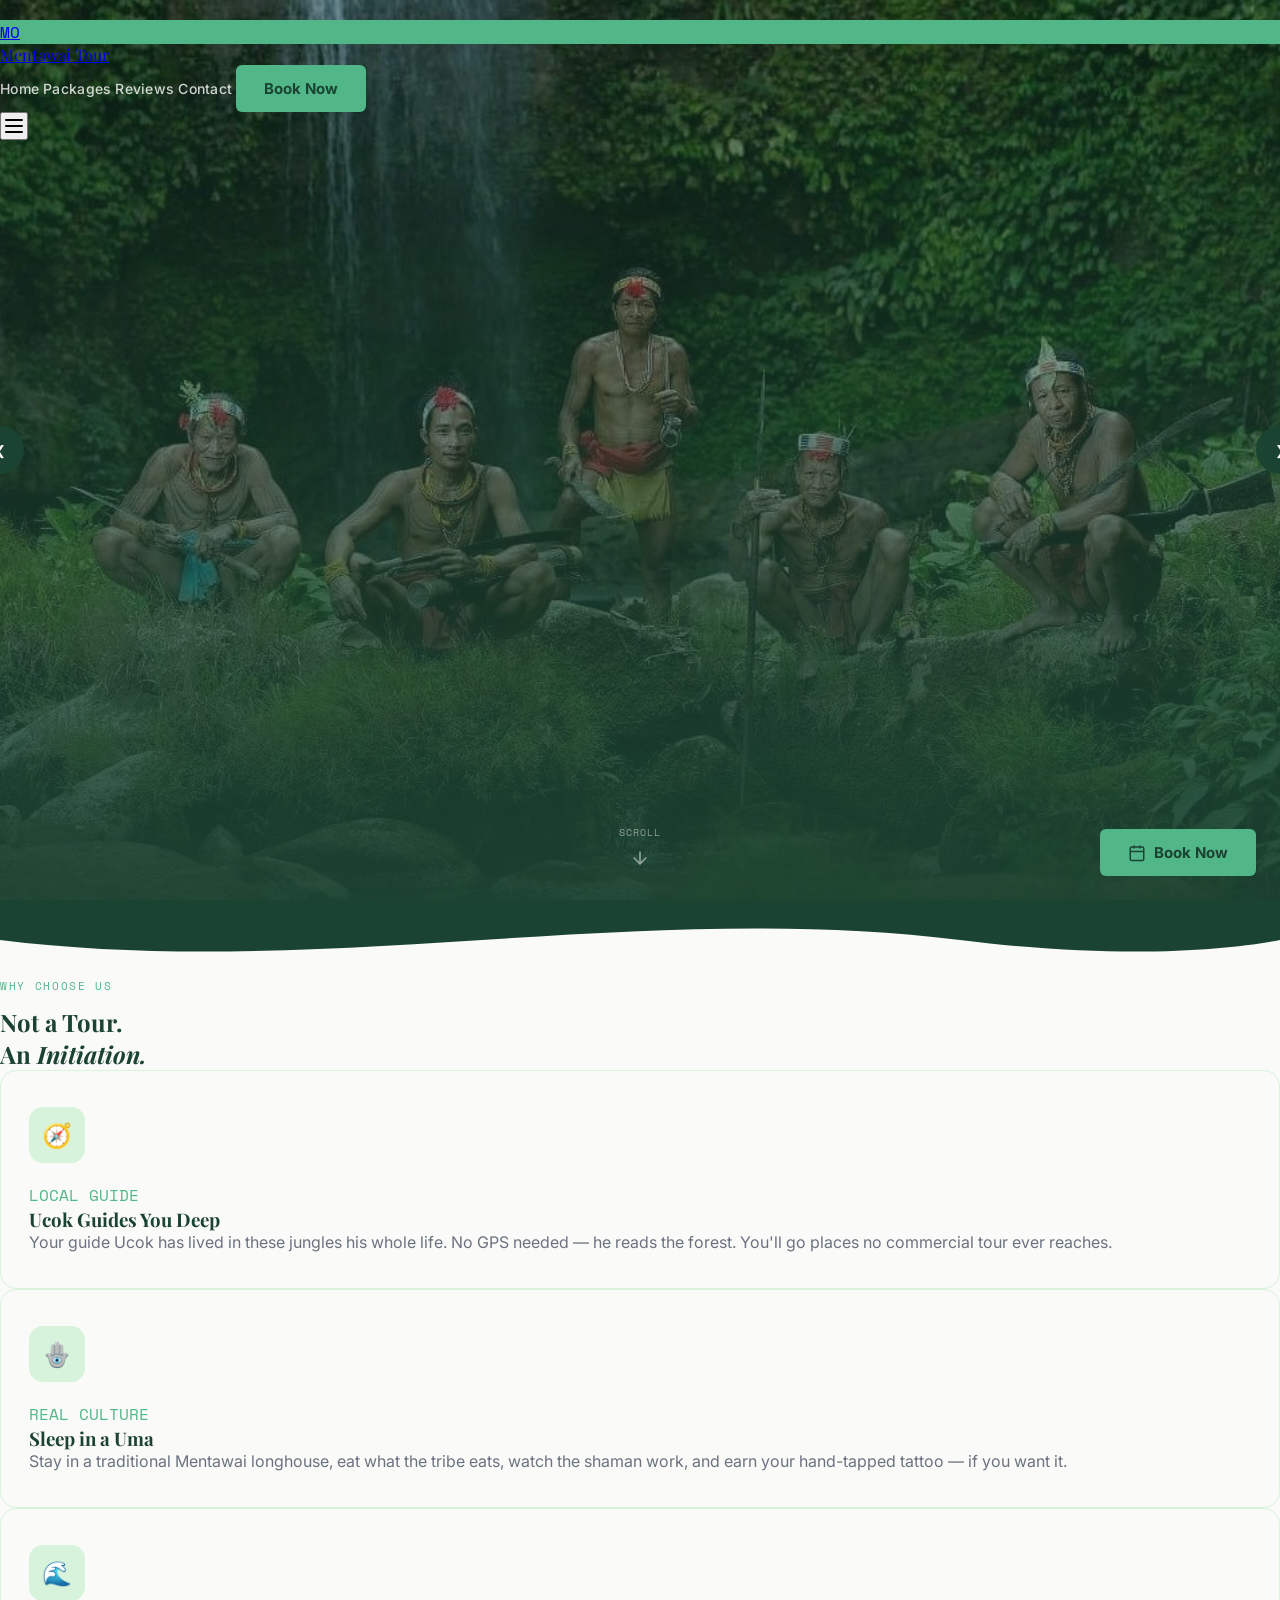
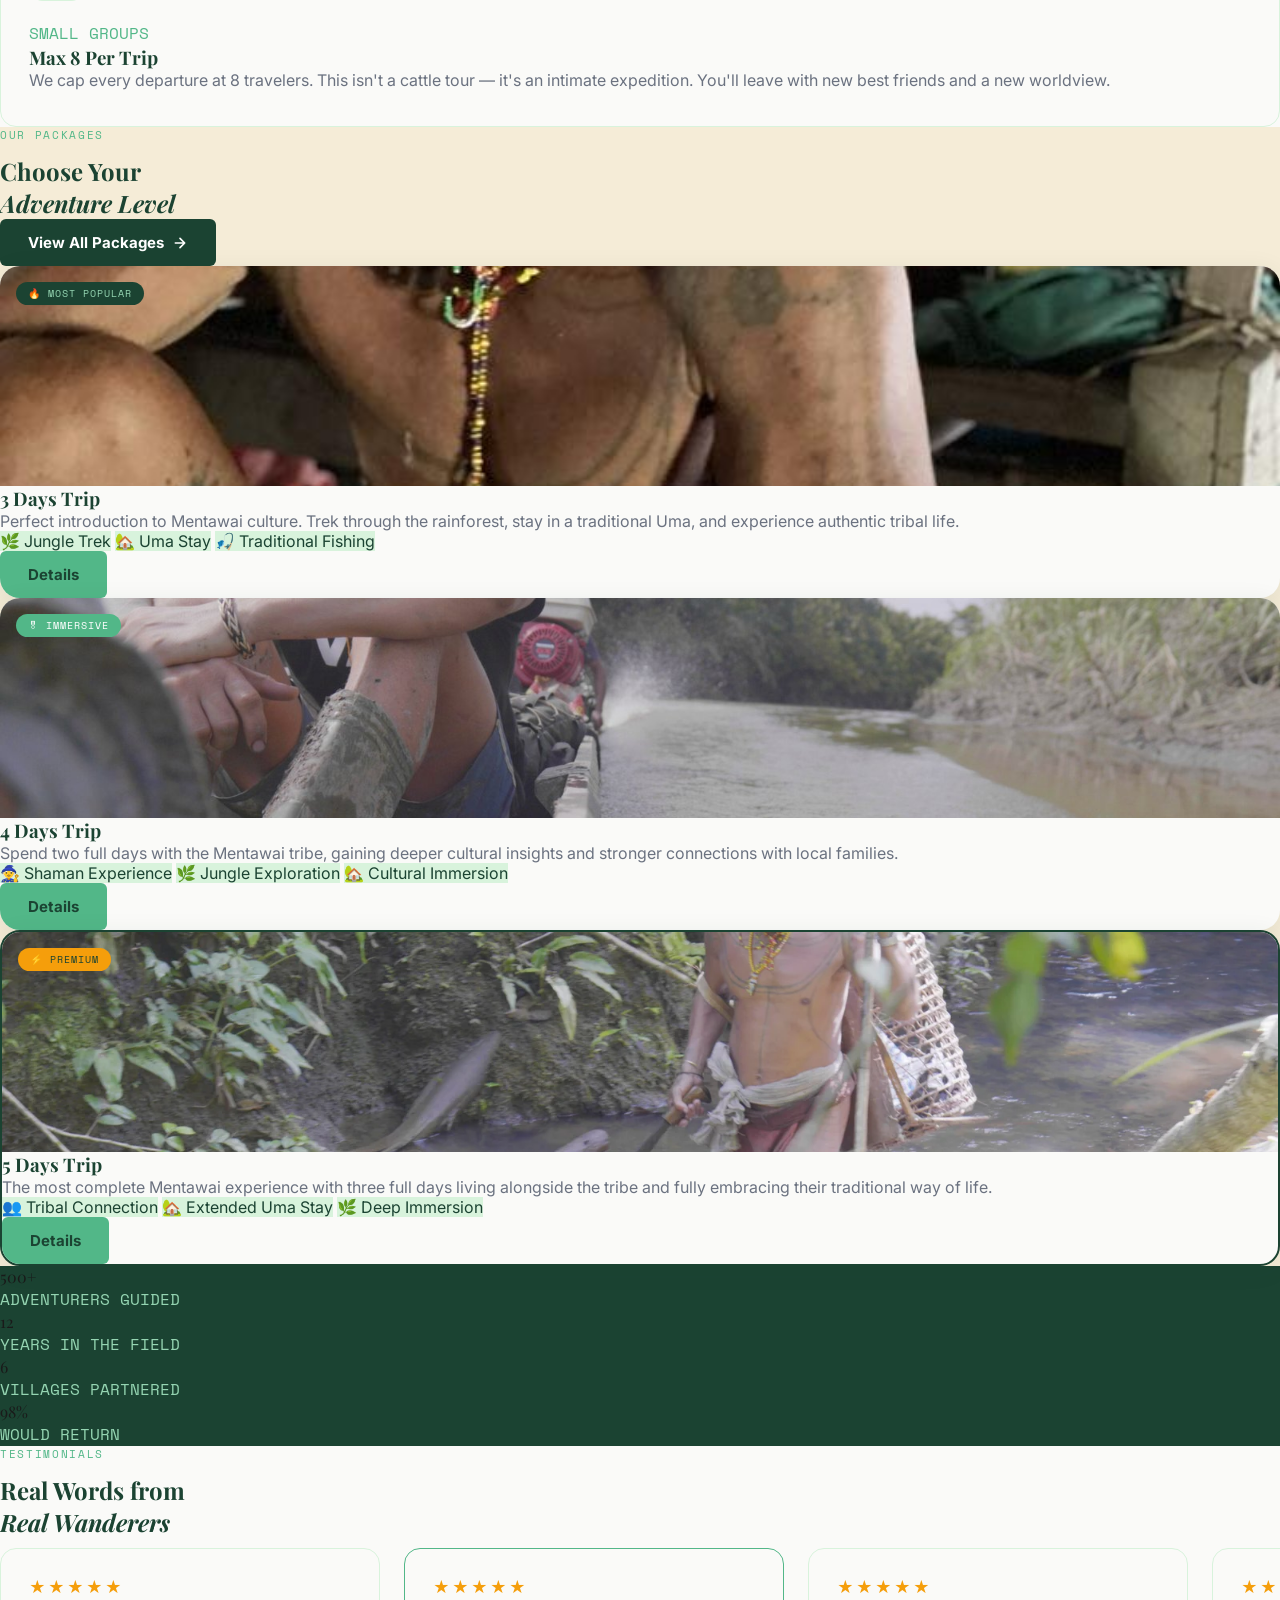
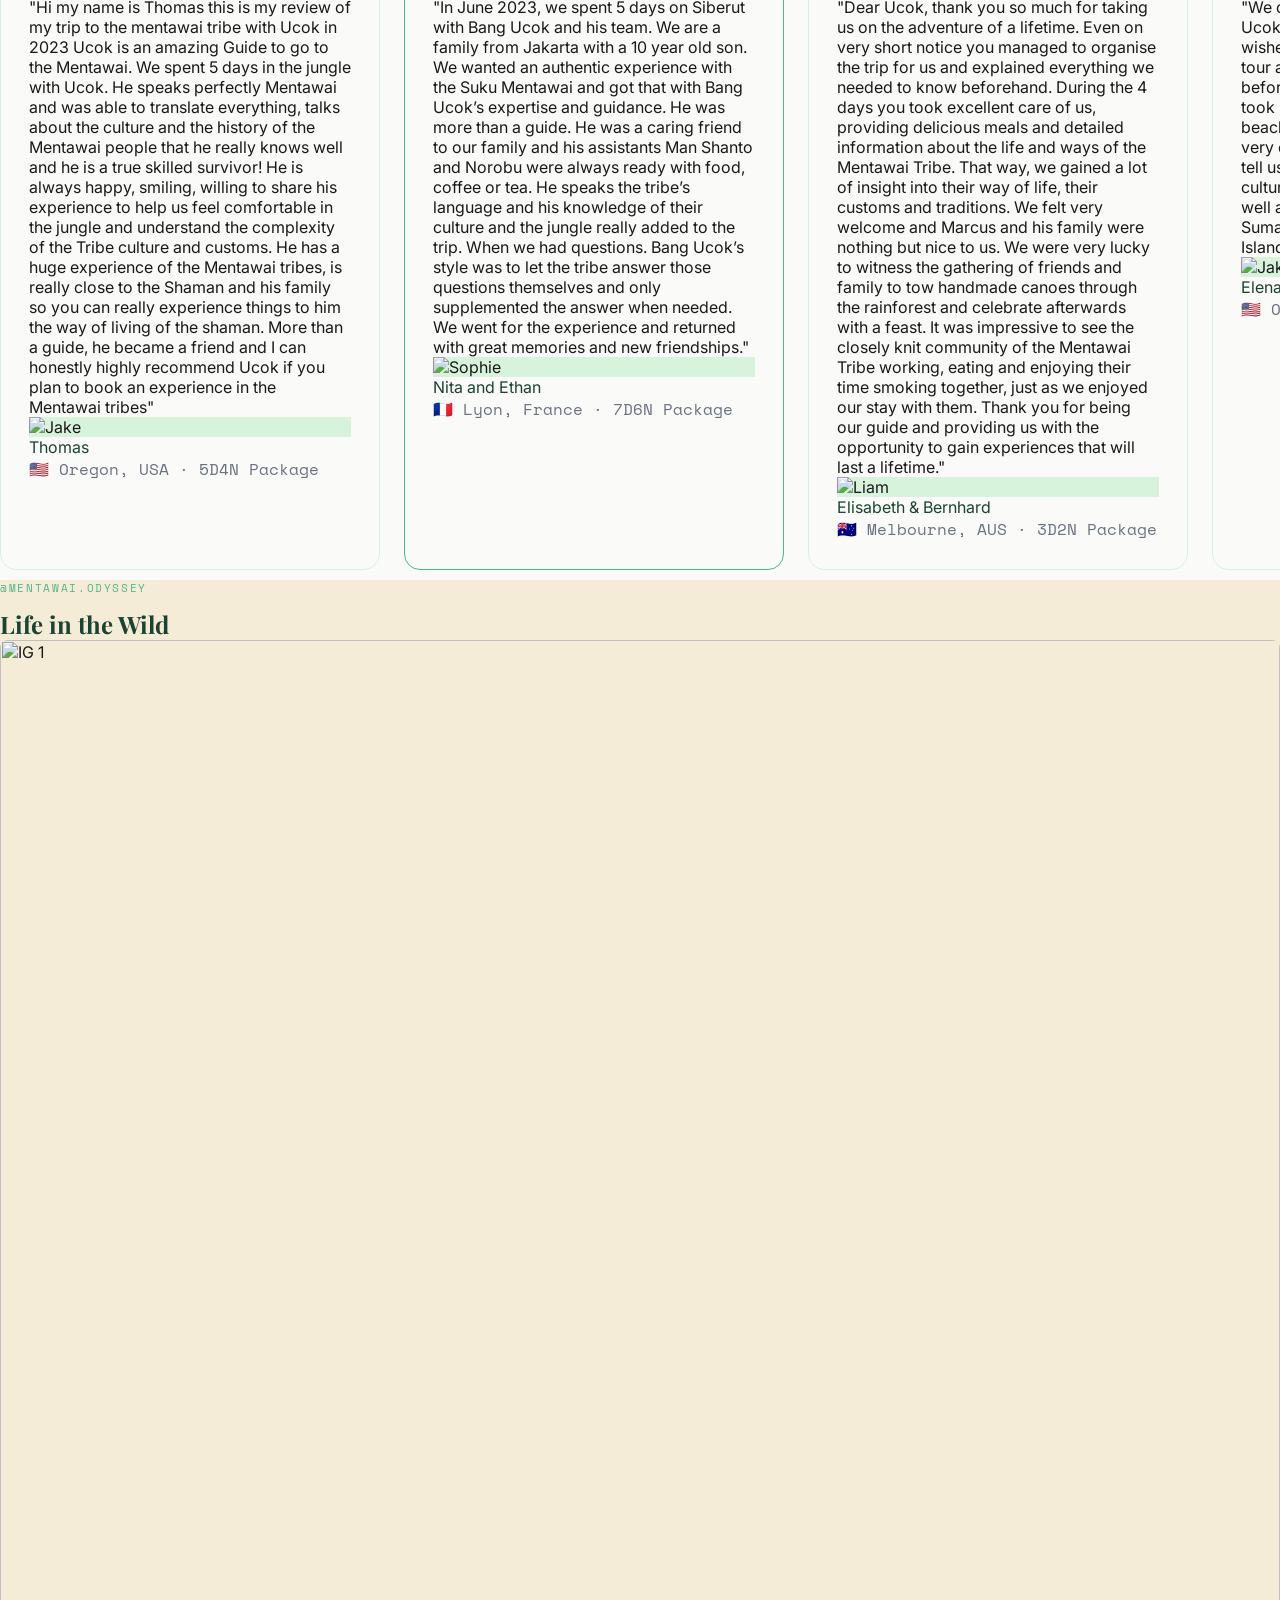
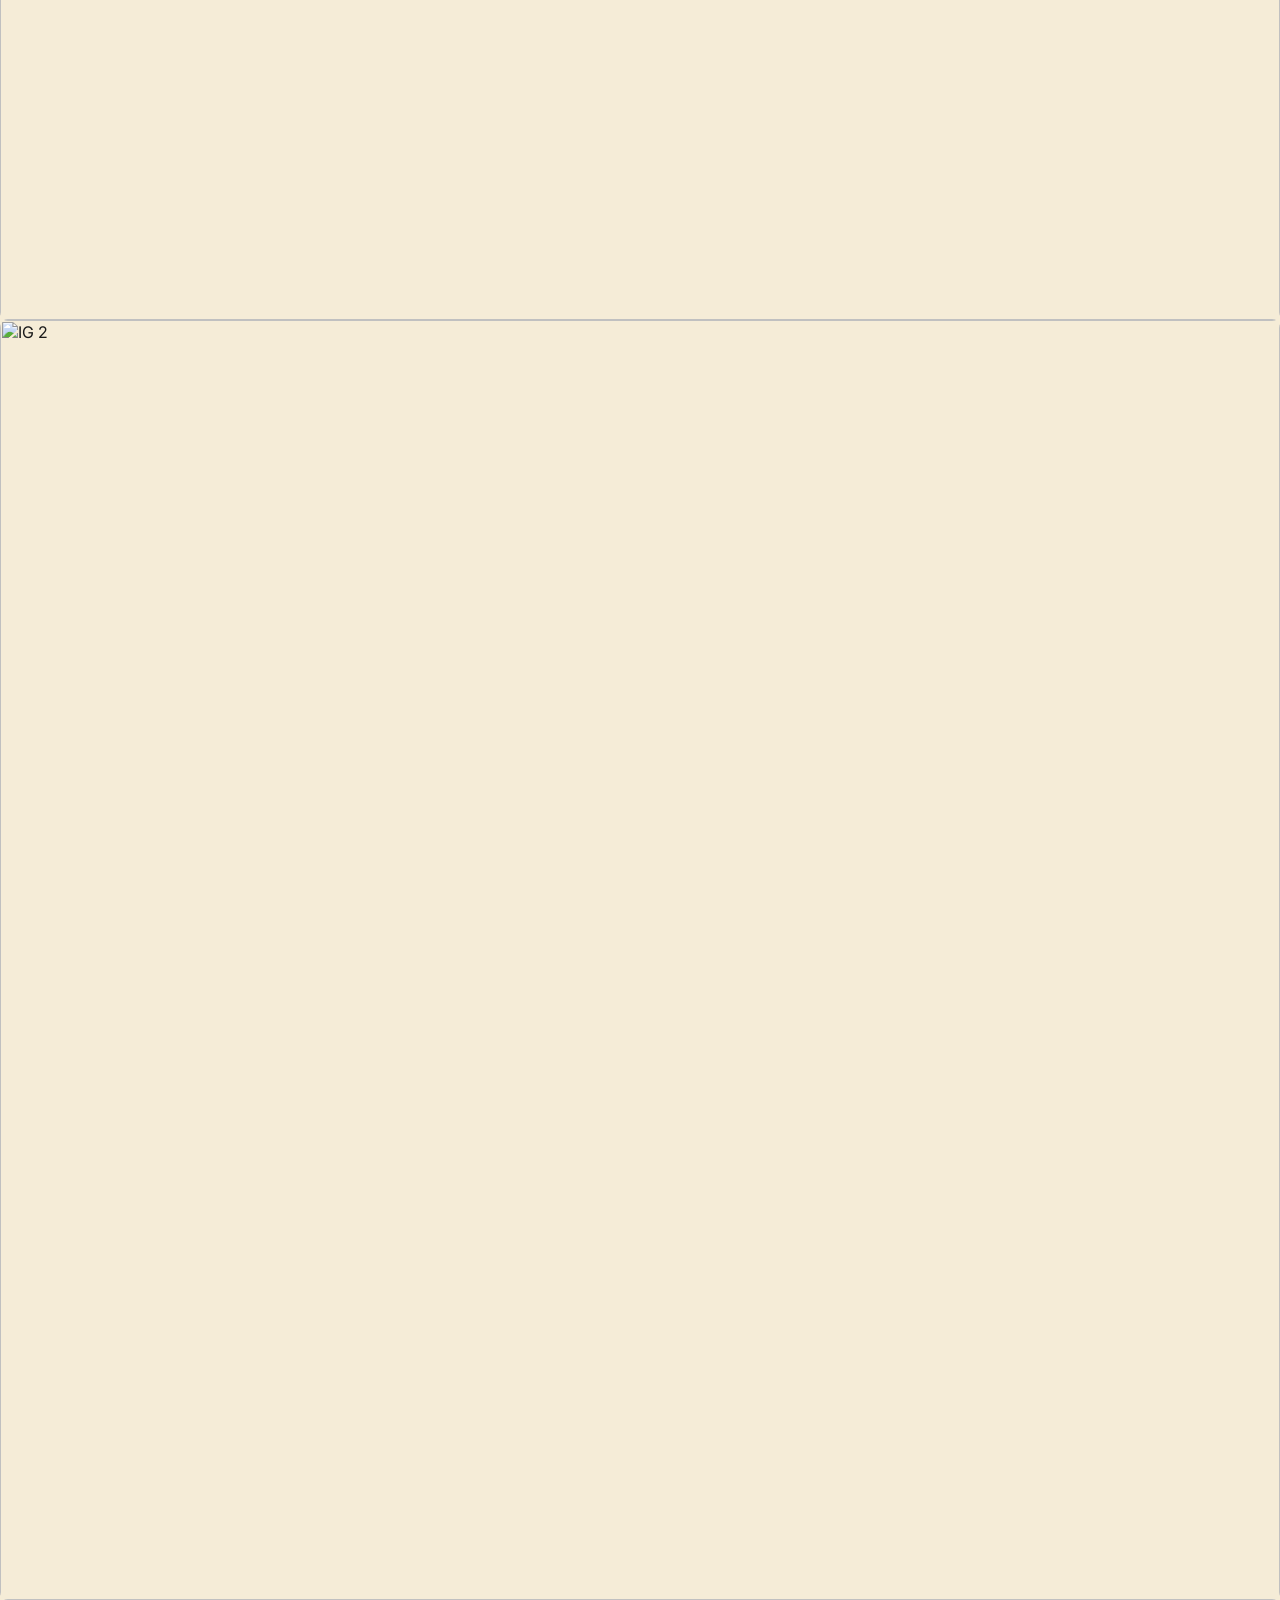
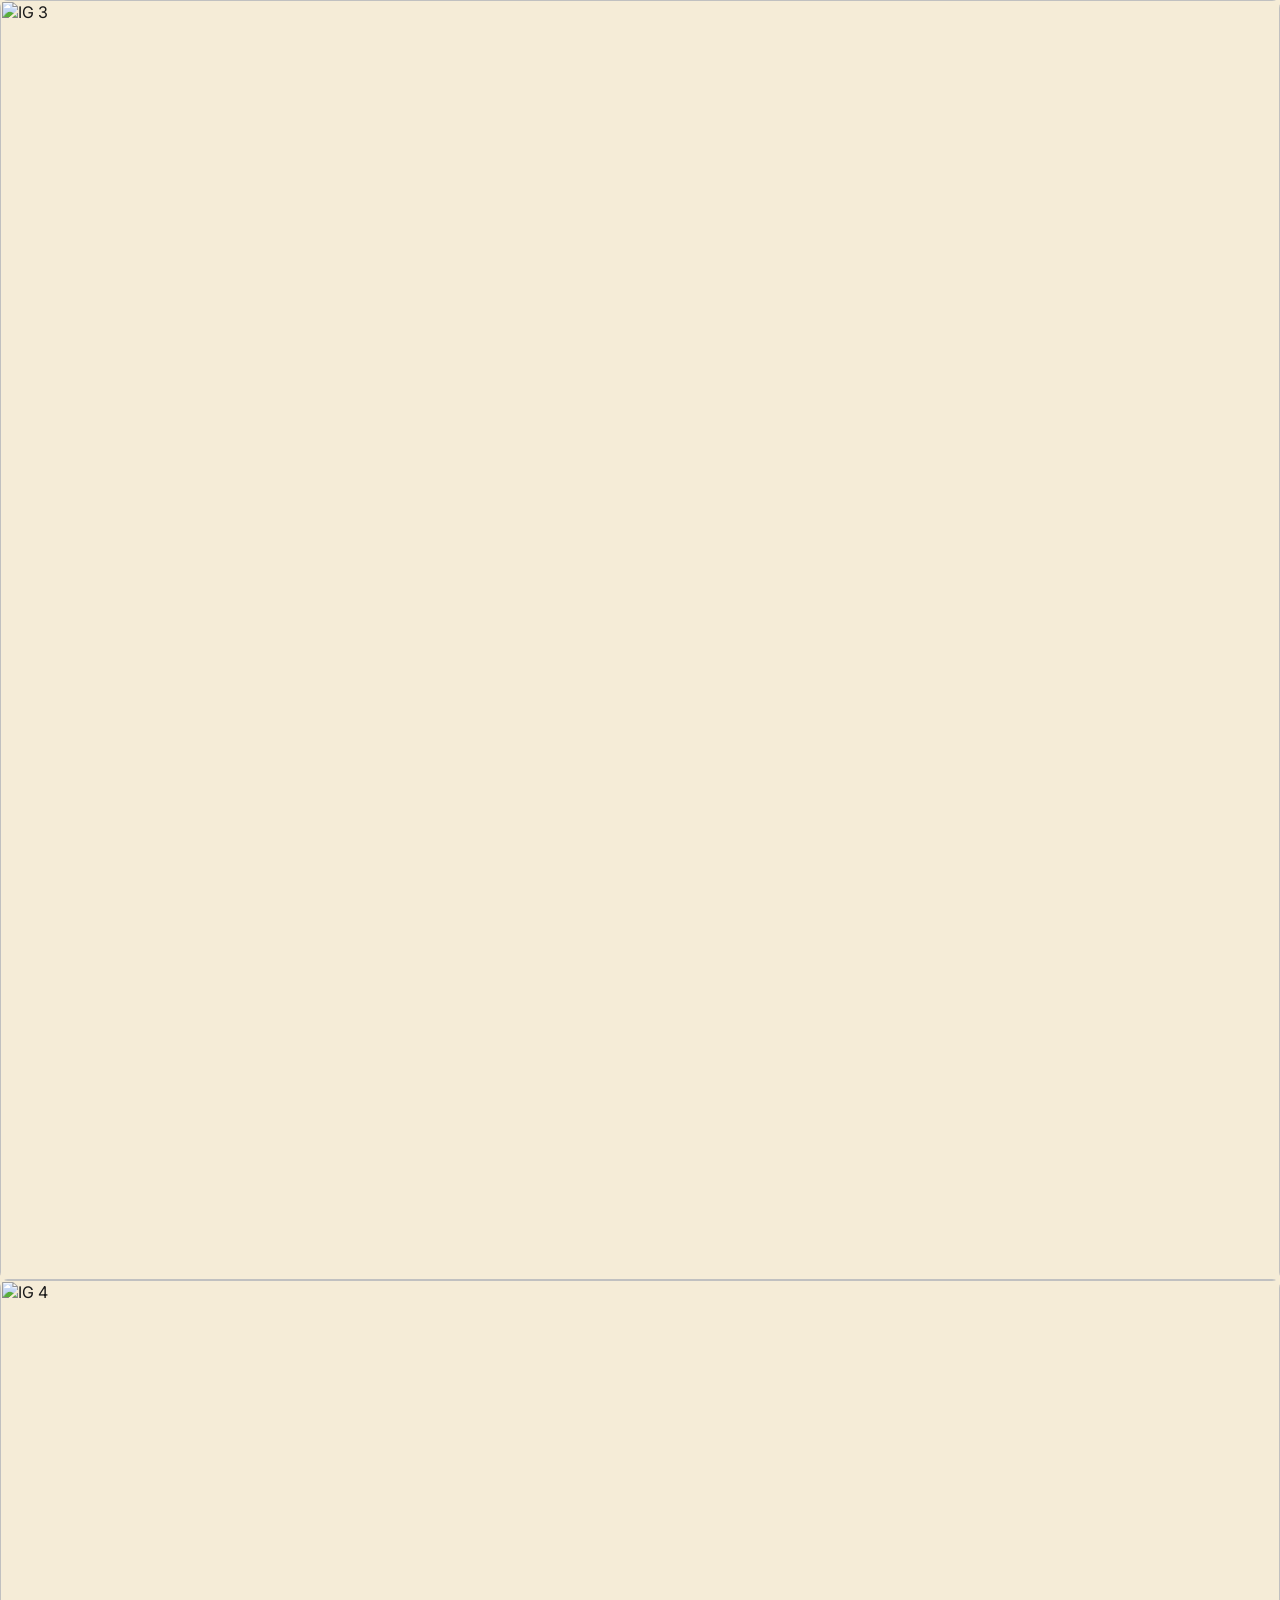
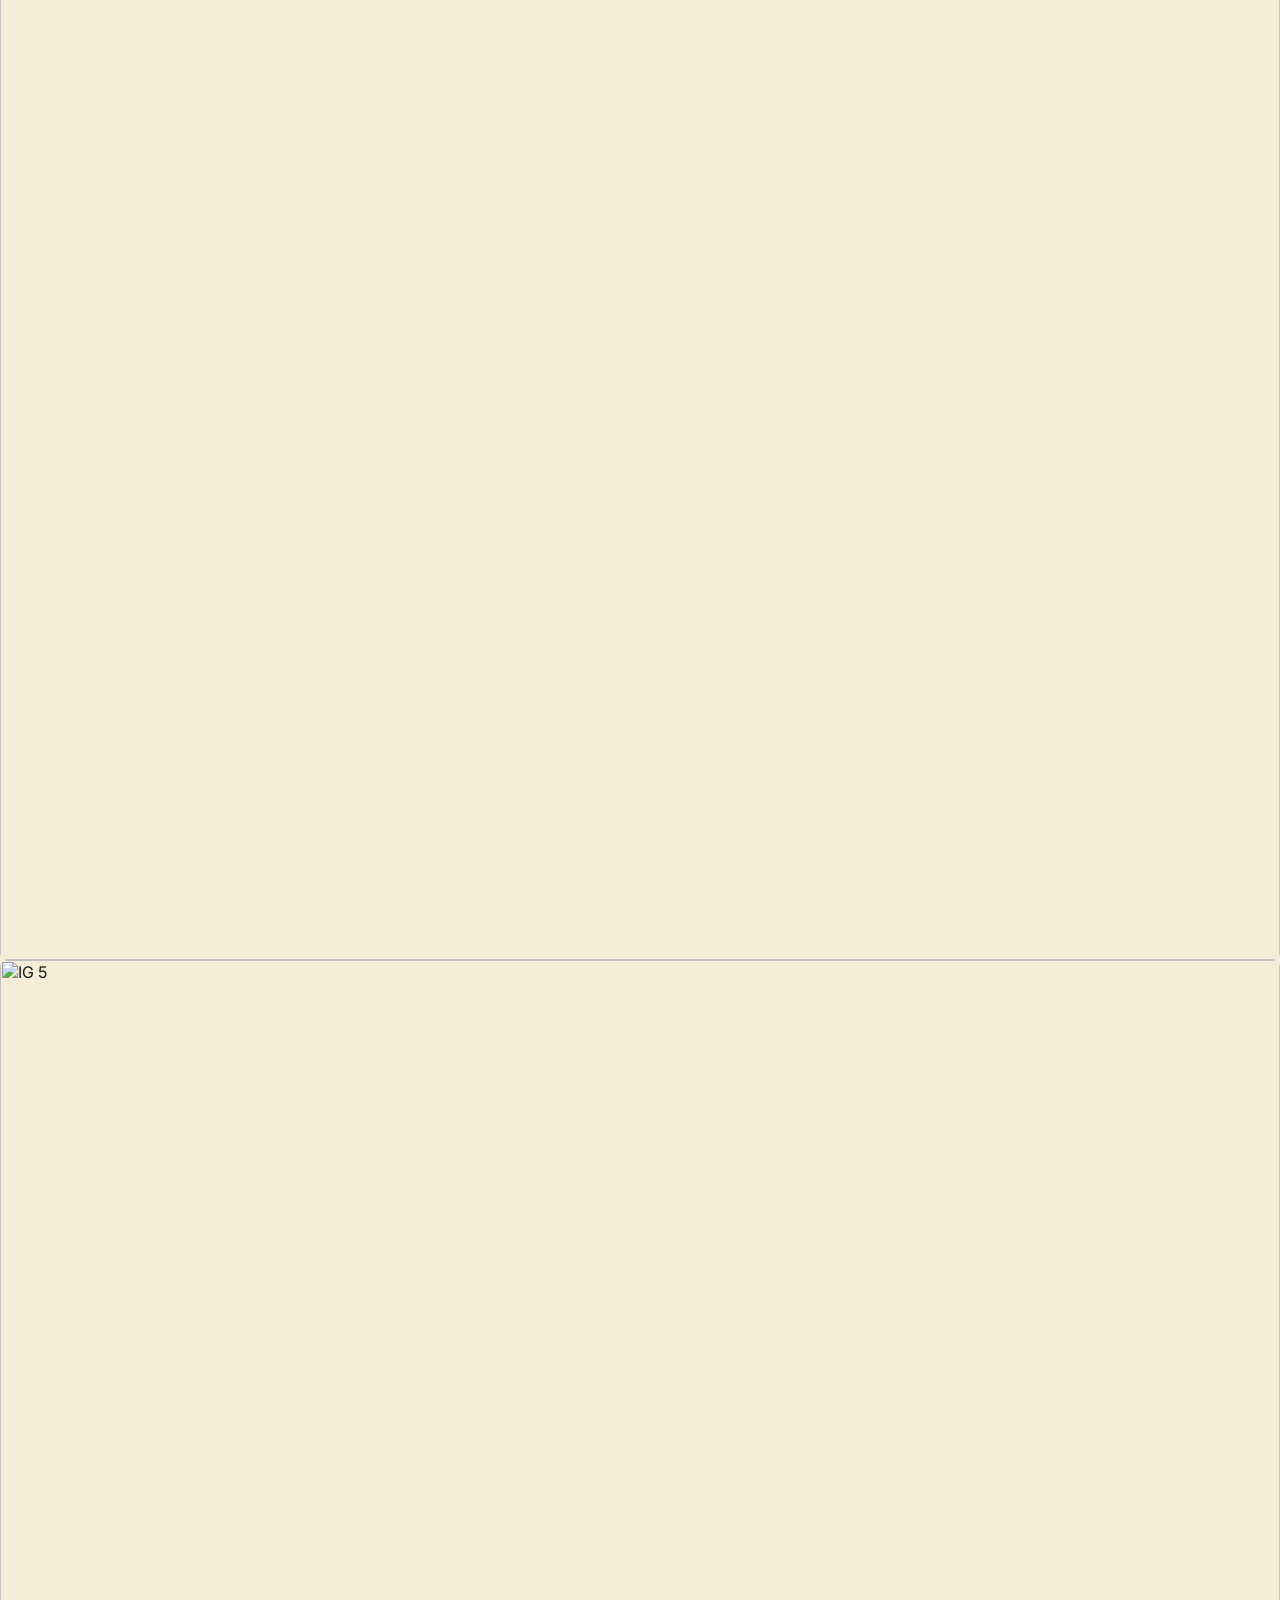
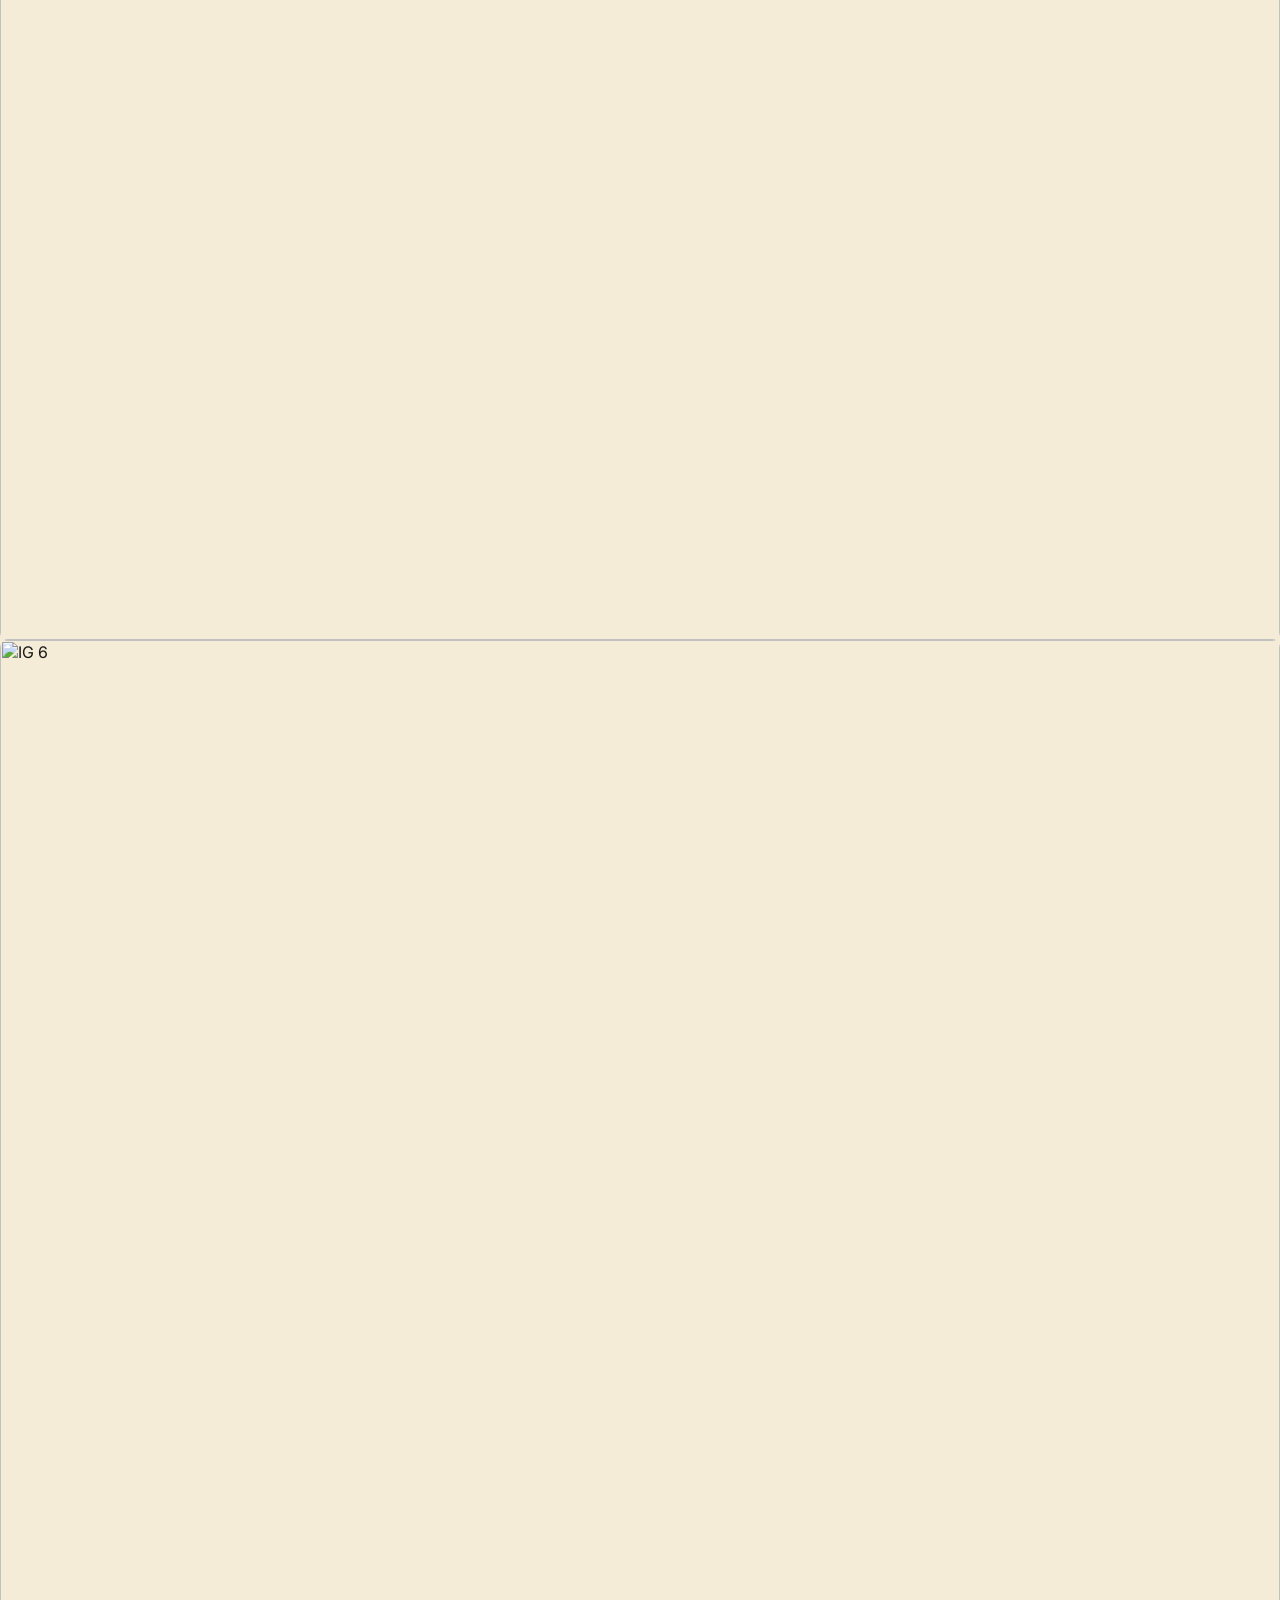
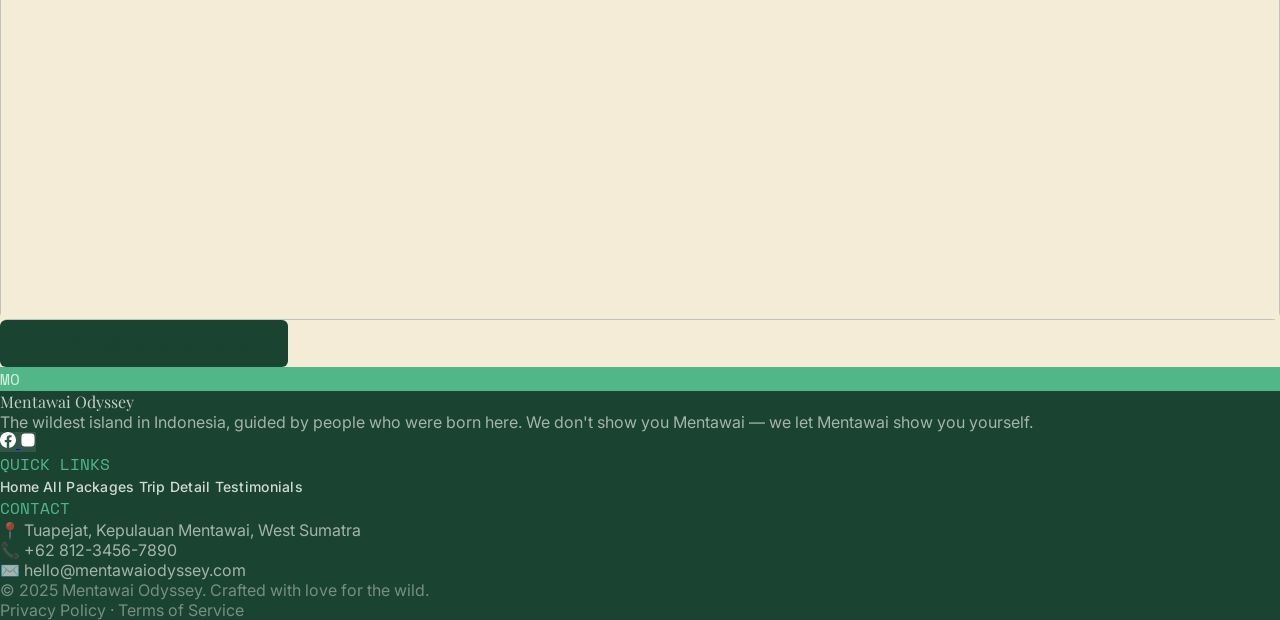
==== index.html @ 4613add7 "Initial commit" ====
<html lang="en">
  <head>
    <meta charset="UTF-8" />
    <meta name="viewport" content="width=device-width, initial-scale=1.0" />
    <title>Mentawai Tour — Wild, Raw, Real</title>
    <script src="https://cdn.tailwindcss.com"></script>
    <link rel="stylesheet" href="css/style.css" />
    <style>
      .fade-up {
        opacity: 0;
        transform: translateY(30px);
        transition:
          opacity 0.6s ease,
          transform 0.6s ease;
      }

      .fade-up.visible {
        opacity: 1;
        transform: translateY(0);
      }

      .fade-up:nth-child(2) {
        transition-delay: 0.1s;
      }

      .fade-up:nth-child(3) {
        transition-delay: 0.2s;
      }

      .testimonial-slider {
        display: flex;
        gap: 24px;
        overflow-x: auto;
        scroll-behavior: smooth;
        scroll-snap-type: x mandatory;
        padding: 10px 0;
        scrollbar-width: none;
      }

      .testimonial-slider::-webkit-scrollbar {
        display: none;
      }

      .testimonial-card {
        min-width: 380px;
        max-width: 380px;
        flex-shrink: 0;
        scroll-snap-align: start;
      }

      .testimonial-prev,
      .testimonial-next {
        position: absolute;
        top: 50%;
        transform: translateY(-50%);
        z-index: 20;

        width: 48px;
        height: 48px;

        border: none;
        border-radius: 999px;

        background: var(--green-deep);
        color: white;

        cursor: pointer;
        transition: 0.3s;
      }

      .testimonial-prev:hover,
      .testimonial-next:hover {
        transform: translateY(-50%) scale(1.05);
      }

      .testimonial-prev {
        left: -24px;
      }

      .testimonial-next {
        right: -24px;
      }

      @media (max-width: 768px) {
        .testimonial-card {
          min-width: 90%;
          max-width: 90%;
        }

        .testimonial-prev,
        .testimonial-next {
          display: none;
        }
      }
    </style>
  </head>

  <body>
    <!-- ============================================ -->
    <!-- NAVBAR -->
    <!-- ============================================ -->
    <nav id="navbar" class="navbar">
      <div class="max-w-7xl mx-auto px-6 flex items-center justify-between">
        <a href="index.html" class="flex items-center gap-3">
          <div
            class="w-9 h-9 rounded-full flex items-center justify-center"
            style="background: var(--green-sage)"
          >
            <span class="text-white font-bold text-sm font-mono">MO</span>
          </div>
          <span
            class="text-white font-bold text-lg tracking-tight"
            style="font-family: &quot;Playfair Display&quot;, serif"
            >Mentawai Tour</span
          >
        </a>

        <!-- Desktop Nav -->
        <div class="hidden md:flex items-center gap-8">
          <a href="index.html" class="nav-link">Home</a>
          <a href="pages/packages.html" class="nav-link">Packages</a>
          <a href="#testimonials" class="nav-link">Reviews</a>
          <a href="#contact" class="nav-link">Contact</a>
          <button onclick="openBooking()" class="btn-primary text-sm py-2 px-5">
            Book Now
          </button>
        </div>

        <!-- Hamburger -->
        <button id="menuBtn" class="md:hidden text-white p-2">
          <svg
            width="24"
            height="24"
            fill="none"
            stroke="currentColor"
            stroke-width="2"
            viewBox="0 0 24 24"
          >
            <path d="M4 6h16M4 12h16M4 18h16" stroke-linecap="round" />
          </svg>
        </button>
      </div>
    </nav>

    <!-- Mobile Menu -->
    <div id="mobileMenu" class="mobile-menu">
      <button id="menuClose" class="absolute top-6 right-6 text-white p-2">
        <svg
          width="28"
          height="28"
          fill="none"
          stroke="currentColor"
          stroke-width="2"
          viewBox="0 0 24 24"
        >
          <path d="M6 18L18 6M6 6l12 12" stroke-linecap="round" />
        </svg>
      </button>
      <a href="index.html" class="nav-link mobile-nav-link">Home</a>
      <a href="pages/packages.html" class="nav-link mobile-nav-link"
        >Packages</a
      >
      <a href="#testimonials" class="nav-link mobile-nav-link">Reviews</a>
      <a href="#contact" class="nav-link mobile-nav-link">Contact</a>
      <button
        onclick="
          openBooking();
          mobileMenu.classList.remove('open');
        "
        class="btn-primary mt-4"
      >
        Book Now
      </button>
    </div>

    <!-- ============================================ -->
    <!-- HERO -->
    <!-- ============================================ -->
    <section class="hero">
      <div class="hero-bg"></div>

      <!-- Floating decorative elements -->
      <div class="absolute top-1/4 right-10 opacity-10 hidden lg:block">
        <svg width="200" height="200" viewBox="0 0 200 200" fill="none">
          <circle
            cx="100"
            cy="100"
            r="90"
            stroke="white"
            stroke-width="1"
            stroke-dasharray="4 8"
          />
          <circle
            cx="100"
            cy="100"
            r="60"
            stroke="white"
            stroke-width="0.5"
            stroke-dasharray="2 6"
          />
        </svg>
      </div>

      <div
        class="relative z-10 h-full flex flex-col justify-center px-6 max-w-7xl mx-auto pt-24"
      >
        <div>
          <div class="hero-badge">
            <svg width="8" height="8" viewBox="0 0 8 8" fill="currentColor">
              <circle cx="4" cy="4" r="4" />
            </svg>
            West Sumatra, Indonesia
          </div>

          <h1 class="hero-title mb-6">
            Where the Jungle<br />
            <em>Meets the Wave.</em>
          </h1>

          <p class="hero-sub mb-10">
            Leave the tourist trail behind. Mentawai is raw, alive, and unlike
            anywhere else on earth — meet the Sakkudei, surf uncharted breaks,
            and sleep under a sky full of stars.
          </p>

          <div class="flex flex-wrap gap-4">
            <a href="pages/packages.html" class="btn-primary">
              Explore Packages
              <svg
                width="16"
                height="16"
                viewBox="0 0 24 24"
                fill="none"
                stroke="currentColor"
                stroke-width="2.5"
              >
                <path
                  d="M5 12h14M12 5l7 7-7 7"
                  stroke-linecap="round"
                  stroke-linejoin="round"
                />
              </svg>
            </a>
            <a href="#features" class="btn-outline">How It Works</a>
          </div>

          <!-- Quick stats -->
          <div class="flex flex-wrap gap-8 mt-12">
            <div>
              <p
                class="text-white font-bold text-2xl"
                style="font-family: &quot;Playfair Display&quot;, serif"
              >
                500+
              </p>
              <p
                class="text-xs text-white/50 font-mono uppercase tracking-wider"
              >
                Happy Travelers
              </p>
            </div>
            <div class="w-px bg-white/20"></div>
            <div>
              <p
                class="text-white font-bold text-2xl"
                style="font-family: &quot;Playfair Display&quot;, serif"
              >
                12
              </p>
              <p
                class="text-xs text-white/50 font-mono uppercase tracking-wider"
              >
                Years Experience
              </p>
            </div>
            <div class="w-px bg-white/20"></div>
            <div>
              <p
                class="text-white font-bold text-2xl"
                style="font-family: &quot;Playfair Display&quot;, serif"
              >
                4.9★
              </p>
              <p
                class="text-xs text-white/50 font-mono uppercase tracking-wider"
              >
                Average Rating
              </p>
            </div>
          </div>
        </div>
      </div>

      <!-- Scroll indicator -->
      <div class="hero-scroll">
        <span>SCROLL</span>
        <svg
          width="20"
          height="20"
          viewBox="0 0 24 24"
          fill="none"
          stroke="currentColor"
          stroke-width="2"
        >
          <path
            d="M12 5v14M5 12l7 7 7-7"
            stroke-linecap="round"
            stroke-linejoin="round"
          />
        </svg>
      </div>
    </section>

    <!-- Wave -->
    <div
      class="wave-divider"
      style="background: var(--green-deep); margin-bottom: -2px"
    >
      <svg
        viewBox="0 0 1440 80"
        preserveAspectRatio="none"
        xmlns="http://www.w3.org/2000/svg"
      >
        <path
          d="M0,40 C360,80 720,0 1080,40 C1260,60 1380,50 1440,40 L1440,80 L0,80 Z"
          fill="#FAFAF8"
        />
      </svg>
    </div>

    <!-- ============================================ -->
    <!-- FEATURES / KEUNGGULAN -->
    <!-- ============================================ -->
    <section id="features" class="py-24 px-6" style="background: var(--white)">
      <div class="max-w-7xl mx-auto">
        <div class="text-center mb-16 fade-up">
          <p class="section-label">Why Choose Us</p>
          <h2
            class="font-display text-4xl md:text-5xl font-bold"
            style="color: var(--green-deep)"
          >
            Not a Tour.<br />An <em>Initiation.</em>
          </h2>
        </div>

        <div class="grid grid-cols-1 md:grid-cols-3 gap-8">
          <div class="feature-card fade-up">
            <div class="feature-icon">🧭</div>
            <p
              class="font-mono text-xs tracking-widest mb-3"
              style="color: var(--green-sage)"
            >
              LOCAL GUIDE
            </p>
            <h3
              class="font-display text-2xl font-bold mb-4"
              style="color: var(--green-deep)"
            >
              Ucok Guides You Deep
            </h3>
            <p style="color: var(--text-muted)" class="leading-relaxed text-sm">
              Your guide Ucok has lived in these jungles his whole life. No GPS
              needed — he reads the forest. You'll go places no commercial tour
              ever reaches.
            </p>
          </div>

          <div class="feature-card fade-up">
            <div class="feature-icon">🪬</div>
            <p
              class="font-mono text-xs tracking-widest mb-3"
              style="color: var(--green-sage)"
            >
              REAL CULTURE
            </p>
            <h3
              class="font-display text-2xl font-bold mb-4"
              style="color: var(--green-deep)"
            >
              Sleep in a Uma
            </h3>
            <p style="color: var(--text-muted)" class="leading-relaxed text-sm">
              Stay in a traditional Mentawai longhouse, eat what the tribe eats,
              watch the shaman work, and earn your hand-tapped tattoo — if you
              want it.
            </p>
          </div>

          <div class="feature-card fade-up">
            <div class="feature-icon">🌊</div>
            <p
              class="font-mono text-xs tracking-widest mb-3"
              style="color: var(--green-sage)"
            >
              SMALL GROUPS
            </p>
            <h3
              class="font-display text-2xl font-bold mb-4"
              style="color: var(--green-deep)"
            >
              Max 8 Per Trip
            </h3>
            <p style="color: var(--text-muted)" class="leading-relaxed text-sm">
              We cap every departure at 8 travelers. This isn't a cattle tour —
              it's an intimate expedition. You'll leave with new best friends
              and a new worldview.
            </p>
          </div>
        </div>
      </div>
    </section>

    <!-- ============================================ -->
    <!-- PACKAGES -->
    <!-- ============================================ -->
    <section class="py-24 px-6" style="background: var(--sand)">
      <div class="max-w-7xl mx-auto">
        <div
          class="flex flex-col md:flex-row md:items-end justify-between mb-16 gap-6 fade-up"
        >
          <div>
            <p class="section-label">Our Packages</p>
            <h2
              class="font-display text-4xl md:text-5xl font-bold"
              style="color: var(--green-deep)"
            >
              Choose Your<br /><em>Adventure Level</em>
            </h2>
          </div>
          <a
            href="pages/packages.html"
            class="btn-primary self-start md:self-auto"
            style="background: var(--green-deep); color: white"
          >
            View All Packages
            <svg
              width="16"
              height="16"
              viewBox="0 0 24 24"
              fill="none"
              stroke="currentColor"
              stroke-width="2.5"
            >
              <path
                d="M5 12h14M12 5l7 7-7 7"
                stroke-linecap="round"
                stroke-linejoin="round"
              />
            </svg>
          </a>
        </div>

        <div class="grid grid-cols-1 md:grid-cols-3 gap-8">
          <!-- Package 1 -->
          <div class="trip-card fade-up">
            <div class="relative">
              <span class="trip-card-badge">🔥 Most Popular</span>
              <img
                src="images/f520f957-34db-472b-aa61-48a6161e5f26.jpeg"
                alt="Surf in Mentawai"
                class="trip-card-img"
              />
            </div>
            <div class="p-6">
              <h3
                class="font-display text-xl font-bold mb-2"
                style="color: var(--green-deep)"
              >
                3 Days Trip
              </h3>
              <p
                class="text-sm mb-4 leading-relaxed"
                style="color: var(--text-muted)"
              >
                Perfect introduction to Mentawai culture. Trek through the
                rainforest, stay in a traditional Uma, and experience authentic
                tribal life.
              </p>
              <div class="flex flex-wrap gap-2 mb-5">
                <span
                  class="text-xs px-2 py-1 rounded"
                  style="
                    background: var(--green-pale);
                    color: var(--green-deep);
                  "
                  >🌿 Jungle Trek</span
                >
                <span
                  class="text-xs px-2 py-1 rounded"
                  style="
                    background: var(--green-pale);
                    color: var(--green-deep);
                  "
                  >🏡 Uma Stay</span
                >
                <span
                  class="text-xs px-2 py-1 rounded"
                  style="
                    background: var(--green-pale);
                    color: var(--green-deep);
                  "
                  >🎣 Traditional Fishing</span
                >
              </div>
              <div class="flex items-end justify-between">
                <a
                  href="pages/trip-detail.html"
                  class="btn-primary py-2 px-4 text-sm"
                  >Details</a
                >
              </div>
            </div>
          </div>

          <!-- Package 2 -->
          <div class="trip-card fade-up">
            <div class="relative">
              <span
                class="trip-card-badge"
                style="background: var(--green-sage); color: white"
                >🎖 Immersive</span
              >
              <img
                src="images/01-scaled.jpg"
                alt="Mentawai Culture"
                class="trip-card-img"
              />
            </div>
            <div class="p-6">
              <h3
                class="font-display text-xl font-bold mb-2"
                style="color: var(--green-deep)"
              >
                4 Days Trip
              </h3>
              <p
                class="text-sm mb-4 leading-relaxed"
                style="color: var(--text-muted)"
              >
                Spend two full days with the Mentawai tribe, gaining deeper
                cultural insights and stronger connections with local families.
              </p>
              <div class="flex flex-wrap gap-2 mb-5">
                <span
                  class="text-xs px-2 py-1 rounded"
                  style="
                    background: var(--green-pale);
                    color: var(--green-deep);
                  "
                  >🧙 Shaman Experience</span
                >
                <span
                  class="text-xs px-2 py-1 rounded"
                  style="
                    background: var(--green-pale);
                    color: var(--green-deep);
                  "
                  >🌿 Jungle Exploration</span
                >
                <span
                  class="text-xs px-2 py-1 rounded"
                  style="
                    background: var(--green-pale);
                    color: var(--green-deep);
                  "
                  >🏡 Cultural Immersion</span
                >
              </div>
              <div class="flex items-end justify-between">
                <a
                  href="pages/trip-detail.html"
                  class="btn-primary py-2 px-4 text-sm"
                  >Details</a
                >
              </div>
            </div>
          </div>

          <!-- Package 3 -->
          <div
            class="trip-card fade-up"
            style="border: 2px solid var(--green-deep)"
          >
            <div class="relative">
              <span
                class="trip-card-badge"
                style="background: #f59e0b; color: var(--green-deep)"
                >⚡ Premium</span
              >
              <img
                src="images/27-scaled.webp"
                alt="Ultimate Mentawai"
                class="trip-card-img"
              />
            </div>
            <div class="p-6">
              <h3
                class="font-display text-xl font-bold mb-2"
                style="color: var(--green-deep)"
              >
                5 Days Trip
              </h3>
              <p
                class="text-sm mb-4 leading-relaxed"
                style="color: var(--text-muted)"
              >
                The most complete Mentawai experience with three full days
                living alongside the tribe and fully embracing their traditional
                way of life.
              </p>
              <div class="flex flex-wrap gap-2 mb-5">
                <span
                  class="text-xs px-2 py-1 rounded"
                  style="
                    background: var(--green-pale);
                    color: var(--green-deep);
                  "
                  >👥 Tribal Connection</span
                >
                <span
                  class="text-xs px-2 py-1 rounded"
                  style="
                    background: var(--green-pale);
                    color: var(--green-deep);
                  "
                  >🏡 Extended Uma Stay</span
                >
                <span
                  class="text-xs px-2 py-1 rounded"
                  style="
                    background: var(--green-pale);
                    color: var(--green-deep);
                  "
                  >🌿 Deep Immersion</span
                >
              </div>
              <div class="flex items-end justify-between">
                <a
                  href="pages/trip-detail.html"
                  class="btn-primary py-2 px-4 text-sm"
                  >Details</a
                >
              </div>
            </div>
          </div>
        </div>
      </div>
    </section>

    <!-- ============================================ -->
    <!-- STATS -->
    <!-- ============================================ -->
    <section
      id="stats"
      class="py-16 px-6"
      style="background: var(--green-deep)"
    >
      <div
        class="max-w-7xl mx-auto grid grid-cols-2 md:grid-cols-4 gap-8 text-center"
      >
        <div>
          <p class="font-display text-5xl font-bold text-white">
            <span data-target="500">0</span>+
          </p>
          <p
            class="font-mono text-xs tracking-widest mt-2"
            style="color: var(--green-light)"
          >
            ADVENTURERS GUIDED
          </p>
        </div>
        <div>
          <p class="font-display text-5xl font-bold text-white">
            <span data-target="12">0</span>
          </p>
          <p
            class="font-mono text-xs tracking-widest mt-2"
            style="color: var(--green-light)"
          >
            YEARS IN THE FIELD
          </p>
        </div>
        <div>
          <p class="font-display text-5xl font-bold text-white">
            <span data-target="6">0</span>
          </p>
          <p
            class="font-mono text-xs tracking-widest mt-2"
            style="color: var(--green-light)"
          >
            VILLAGES PARTNERED
          </p>
        </div>
        <div>
          <p class="font-display text-5xl font-bold text-white">
            <span data-target="98">0</span>%
          </p>
          <p
            class="font-mono text-xs tracking-widest mt-2"
            style="color: var(--green-light)"
          >
            WOULD RETURN
          </p>
        </div>
      </div>
    </section>

    <!-- ============================================ -->
    <!-- TESTIMONIALS -->
    <!-- ============================================ -->
    <section
      id="testimonials"
      class="py-24 px-6"
      style="background: var(--white)"
    >
      <div class="max-w-7xl mx-auto">
        <div class="text-center mb-16 fade-up">
          <p class="section-label">Testimonials</p>
          <h2
            class="font-display text-4xl md:text-5xl font-bold"
            style="color: var(--green-deep)"
          >
            Real Words from<br /><em>Real Wanderers</em>
          </h2>
        </div>

        <div class="relative">
          <button class="testimonial-prev">❮</button>

          <div id="testimonialSlider" class="testimonial-slider">
            <div class="testimonial-card fade-up">
              <div class="stars text-sm mb-3">★★★★★</div>
              <p
                class="text-sm leading-relaxed mb-5"
                style="color: var(--espresso)"
              >
                "Hi my name is Thomas this is my review of my trip to the
                mentawai tribe with Ucok in 2023 Ucok is an amazing Guide to go
                to the Mentawai. We spent 5 days in the jungle with Ucok. He
                speaks perfectly Mentawai and was able to translate everything,
                talks about the culture and the history of the Mentawai people
                that he really knows well and he is a true skilled survivor! He
                is always happy, smiling, willing to share his experience to
                help us feel comfortable in the jungle and understand the
                complexity of the Tribe culture and customs. He has a huge
                experience of the Mentawai tribes, is really close to the Shaman
                and his family so you can really experience things to him the
                way of living of the shaman. More than a guide, he became a
                friend and I can honestly highly recommend Ucok if you plan to
                book an experience in the Mentawai tribes"
              </p>
              <div class="flex items-center gap-3">
                <div
                  class="w-10 h-10 rounded-full overflow-hidden"
                  style="background: var(--green-pale)"
                >
                  <img
                    src="https://i.pravatar.cc/80?img=11"
                    alt="Jake"
                    class="w-full h-full object-cover"
                  />
                </div>
                <div>
                  <p
                    class="font-semibold text-sm"
                    style="color: var(--green-deep)"
                  >
                    Thomas
                  </p>
                  <p class="text-xs font-mono" style="color: var(--text-muted)">
                    🇺🇸 Oregon, USA · 5D4N Package
                  </p>
                </div>
              </div>
            </div>

            <div
              class="testimonial-card fade-up"
              style="border-color: var(--green-sage)"
            >
              <div class="stars text-sm mb-3">★★★★★</div>
              <p
                class="text-sm leading-relaxed mb-5"
                style="color: var(--espresso)"
              >
                "In June 2023, we spent 5 days on Siberut with Bang Ucok and his
                team. We are a family from Jakarta with a 10 year old son. We
                wanted an authentic experience with the Suku Mentawai and got
                that with Bang Ucok’s expertise and guidance. He was more than a
                guide. He was a caring friend to our family and his assistants
                Man Shanto and Norobu were always ready with food, coffee or
                tea. He speaks the tribe’s language and his knowledge of their
                culture and the jungle really added to the trip. When we had
                questions. Bang Ucok’s style was to let the tribe answer those
                questions themselves and only supplemented the answer when
                needed. We went for the experience and returned with great
                memories and new friendships."
              </p>
              <div class="flex items-center gap-3">
                <div
                  class="w-10 h-10 rounded-full overflow-hidden"
                  style="background: var(--green-pale)"
                >
                  <img
                    src="https://i.pravatar.cc/80?img=44"
                    alt="Sophie"
                    class="w-full h-full object-cover"
                  />
                </div>
                <div>
                  <p
                    class="font-semibold text-sm"
                    style="color: var(--green-deep)"
                  >
                    Nita and Ethan
                  </p>
                  <p class="text-xs font-mono" style="color: var(--text-muted)">
                    🇫🇷 Lyon, France · 7D6N Package
                  </p>
                </div>
              </div>
            </div>

            <div class="testimonial-card fade-up">
              <div class="stars text-sm mb-3">★★★★★</div>
              <p
                class="text-sm leading-relaxed mb-5"
                style="color: var(--espresso)"
              >
                "Dear Ucok, thank you so much for taking us on the adventure of
                a lifetime. Even on very short notice you managed to organise
                the trip for us and explained everything we needed to know
                beforehand. During the 4 days you took excellent care of us,
                providing delicious meals and detailed information about the
                life and ways of the Mentawai Tribe. That way, we gained a lot
                of insight into their way of life, their customs and traditions.
                We felt very welcome and Marcus and his family were nothing but
                nice to us. We were very lucky to witness the gathering of
                friends and family to tow handmade canoes through the rainforest
                and celebrate afterwards with a feast. It was impressive to see
                the closely knit community of the Mentawai Tribe working, eating
                and enjoying their time smoking together, just as we enjoyed our
                stay with them. Thank you for being our guide and providing us
                with the opportunity to gain experiences that will last a
                lifetime."
              </p>
              <div class="flex items-center gap-3">
                <div
                  class="w-10 h-10 rounded-full overflow-hidden"
                  style="background: var(--green-pale)"
                >
                  <img
                    src="https://i.pravatar.cc/80?img=32"
                    alt="Liam"
                    class="w-full h-full object-cover"
                  />
                </div>
                <div>
                  <p
                    class="font-semibold text-sm"
                    style="color: var(--green-deep)"
                  >
                    Elisabeth & Bernhard
                  </p>
                  <p class="text-xs font-mono" style="color: var(--text-muted)">
                    🇦🇺 Melbourne, AUS · 3D2N Package
                  </p>
                </div>
              </div>
            </div>

            <div class="testimonial-card fade-up">
              <div class="stars text-sm mb-3">★★★★★</div>
              <p
                class="text-sm leading-relaxed mb-5"
                style="color: var(--espresso)"
              >
                "We only had a few days left in Sumatra, Ucok was very flexible
                and open to our wishes. So we were able to plan a 1-day tour at
                very short notice in the evening before we were supposed to
                start. Ucok took us to dreamlike hidden rivers and beaches,
                southeast of Padang. Ucok is a very experienced guide and was
                able to tell us a lot about the local nature and culture. With
                Ucok we also felt safe and well advised at all times. When we
                return to Sumatra we will explore the Mentawai Islands,
                hopefully with Ucok as our guide."
              </p>
              <div class="flex items-center gap-3">
                <div
                  class="w-10 h-10 rounded-full overflow-hidden"
                  style="background: var(--green-pale)"
                >
                  <img
                    src="https://i.pravatar.cc/80?img=11"
                    alt="Jake"
                    class="w-full h-full object-cover"
                  />
                </div>
                <div>
                  <p
                    class="font-semibold text-sm"
                    style="color: var(--green-deep)"
                  >
                    Elena & Constantin
                  </p>
                  <p class="text-xs font-mono" style="color: var(--text-muted)">
                    🇺🇸 Oregon, USA · 5D4N Package
                  </p>
                </div>
              </div>
            </div>

            <div class="testimonial-card fade-up">
              <div class="stars text-sm mb-3">★★★★★</div>
              <p
                class="text-sm leading-relaxed mb-5"
                style="color: var(--espresso)"
              >
                "The impression of a trip to the Mentawai tribe in Sumatra was
                formed from opposites, to see with your own eyes and plunge into
                the life of a primitive tribe, and not just to be a bystander,
                but to be a part of life for a few days is a colossal experience
                that allows you to expand the boundaries of your capabilities,
                to come face to face with fears (to spend a few nights in the
                jungle, to be away from civilization, to find out what a real
                tropical forest is), admiration (dexterity and endurance of the
                leader, the identity of the dwelling). A real test of strength,
                but such emotions were worth it! Thanks to an experienced guide
                , the trip turned out to be one of the most memorable in my life
                !"
              </p>
              <div class="flex items-center gap-3">
                <div
                  class="w-10 h-10 rounded-full overflow-hidden"
                  style="background: var(--green-pale)"
                >
                  <img
                    src="https://i.pravatar.cc/80?img=11"
                    alt="Jake"
                    class="w-full h-full object-cover"
                  />
                </div>
                <div>
                  <p
                    class="font-semibold text-sm"
                    style="color: var(--green-deep)"
                  >
                    Maxim
                  </p>
                  <p class="text-xs font-mono" style="color: var(--text-muted)">
                    🇺🇸 Oregon, USA · 5D4N Package
                  </p>
                </div>
              </div>
            </div>

            <div class="testimonial-card fade-up">
              <div class="stars text-sm mb-3">★★★★★</div>
              <p
                class="text-sm leading-relaxed mb-5"
                style="color: var(--espresso)"
              >
                "What an incredible experience!! I had the most amazing time
                visiting the Mentawai tribe with Ucok! Spending time with the
                indigenous people was a once in a lifetime experience. One of
                which I’ll never forget. Ucok is the best! He arranged all of
                the transport from Padang over to Siberut and through the
                rainforest until we arrived with the Mentawai tribe. Ucok was
                the best guide we could have wished for, he communicated with
                the tribe and translated for us and was always so happy and
                helpful which really made our trip even more amazing. Thank you
                for such an amazing trip Ucok!!!"
              </p>
              <div class="flex items-center gap-3">
                <div
                  class="w-10 h-10 rounded-full overflow-hidden"
                  style="background: var(--green-pale)"
                >
                  <img
                    src="https://i.pravatar.cc/80?img=11"
                    alt="Jake"
                    class="w-full h-full object-cover"
                  />
                </div>
                <div>
                  <p
                    class="font-semibold text-sm"
                    style="color: var(--green-deep)"
                  >
                    Richard
                  </p>
                  <p class="text-xs font-mono" style="color: var(--text-muted)">
                    🇺🇸 Oregon, USA · 5D4N Package
                  </p>
                </div>
              </div>
            </div>

            <div class="testimonial-card fade-up">
              <div class="stars text-sm mb-3">★★★★★</div>
              <p
                class="text-sm leading-relaxed mb-5"
                style="color: var(--espresso)"
              >
                "Dear Ucok, We had an amazing experience which we will never
                forget. The Mentawai tribe welcomed us enthusiastically. If felt
                like home. You have such a good connection with this family, you
                explained everything about the life of these people. Everything
                was very well organized and although this is a complete
                different world, it felt okay and safe. We could see that you
                enjoyed as well being there. Ucok, thank you very much for this
                fantastic experience! From Maja and Sipko from Belanda"
              </p>
              <div class="flex items-center gap-3">
                <div
                  class="w-10 h-10 rounded-full overflow-hidden"
                  style="background: var(--green-pale)"
                >
                  <img
                    src="https://i.pravatar.cc/80?img=11"
                    alt="Jake"
                    class="w-full h-full object-cover"
                  />
                </div>
                <div>
                  <p
                    class="font-semibold text-sm"
                    style="color: var(--green-deep)"
                  >
                    Maja and Sipko
                  </p>
                  <p class="text-xs font-mono" style="color: var(--text-muted)">
                    🇺🇸 Oregon, USA · 5D4N Package
                  </p>
                </div>
              </div>
            </div>
          </div>
          <button class="testimonial-next">❯</button>
        </div>
      </div>
    </section>

    <!-- ============================================ -->
    <!-- INSTAGRAM FEED -->
    <!-- ============================================ -->
    <section class="py-20 px-6" style="background: var(--sand)">
      <div class="max-w-7xl mx-auto">
        <div class="text-center mb-10 fade-up">
          <p class="section-label">@mentawai.odyssey</p>
          <h2
            class="font-display text-3xl font-bold"
            style="color: var(--green-deep)"
          >
            Life in the Wild
          </h2>
        </div>
        <div class="grid grid-cols-3 md:grid-cols-6 gap-3">
          <div class="ig-item">
            <img
              src="https://images.unsplash.com/photo-1523987355523-c7b5b0dd90a7?w=400&q=80"
              alt="IG 1"
            />
            <div class="ig-overlay">
              <svg width="24" height="24" viewBox="0 0 24 24" fill="white">
                <path
                  d="M12 2.163c3.204 0 3.584.012 4.85.07 3.252.148 4.771 1.691 4.919 4.919.058 1.265.069 1.645.069 4.849 0 3.205-.012 3.584-.069 4.849-.149 3.225-1.664 4.771-4.919 4.919-1.266.058-1.644.07-4.85.07-3.204 0-3.584-.012-4.849-.07-3.26-.149-4.771-1.699-4.919-4.92-.058-1.265-.07-1.644-.07-4.849 0-3.204.013-3.583.07-4.849.149-3.227 1.664-4.771 4.919-4.919 1.266-.057 1.645-.069 4.849-.069zm0-2.163c-3.259 0-3.667.014-4.947.072-4.358.2-6.78 2.618-6.98 6.98-.059 1.281-.073 1.689-.073 4.948 0 3.259.014 3.668.072 4.948.2 4.358 2.618 6.78 6.98 6.98 1.281.058 1.689.072 4.948.072 3.259 0 3.668-.014 4.948-.072 4.354-.2 6.782-2.618 6.979-6.98.059-1.28.073-1.689.073-4.948 0-3.259-.014-3.667-.072-4.947-.196-4.354-2.617-6.78-6.979-6.98-1.281-.059-1.69-.073-4.949-.073zm0 5.838c-3.403 0-6.162 2.759-6.162 6.162s2.759 6.163 6.162 6.163 6.162-2.759 6.162-6.163c0-3.403-2.759-6.162-6.162-6.162zm0 10.162c-2.209 0-4-1.79-4-4 0-2.209 1.791-4 4-4s4 1.791 4 4c0 2.21-1.791 4-4 4zm6.406-11.845c-.796 0-1.441.645-1.441 1.44s.645 1.44 1.441 1.44c.795 0 1.439-.645 1.439-1.44s-.644-1.44-1.439-1.44z"
                />
              </svg>
            </div>
          </div>
          <div class="ig-item">
            <img
              src="https://images.unsplash.com/photo-1501179691627-eeaa65ea017c?w=400&q=80"
              alt="IG 2"
            />
            <div class="ig-overlay">
              <svg width="24" height="24" viewBox="0 0 24 24" fill="white">
                <path
                  d="M12 2.163c3.204 0 3.584.012 4.85.07 3.252.148 4.771 1.691 4.919 4.919.058 1.265.069 1.645.069 4.849 0 3.205-.012 3.584-.069 4.849-.149 3.225-1.664 4.771-4.919 4.919-1.266.058-1.644.07-4.85.07-3.204 0-3.584-.012-4.849-.07-3.26-.149-4.771-1.699-4.919-4.92-.058-1.265-.07-1.644-.07-4.849 0-3.204.013-3.583.07-4.849.149-3.227 1.664-4.771 4.919-4.919 1.266-.057 1.645-.069 4.849-.069zm0-2.163c-3.259 0-3.667.014-4.947.072-4.358.2-6.78 2.618-6.98 6.98-.059 1.281-.073 1.689-.073 4.948 0 3.259.014 3.668.072 4.948.2 4.358 2.618 6.78 6.98 6.98 1.281.058 1.689.072 4.948.072 3.259 0 3.668-.014 4.948-.072 4.354-.2 6.782-2.618 6.979-6.98.059-1.28.073-1.689.073-4.948 0-3.259-.014-3.667-.072-4.947-.196-4.354-2.617-6.78-6.979-6.98-1.281-.059-1.69-.073-4.949-.073zm0 5.838c-3.403 0-6.162 2.759-6.162 6.162s2.759 6.163 6.162 6.163 6.162-2.759 6.162-6.163c0-3.403-2.759-6.162-6.162-6.162zm0 10.162c-2.209 0-4-1.79-4-4 0-2.209 1.791-4 4-4s4 1.791 4 4c0 2.21-1.791 4-4 4zm6.406-11.845c-.796 0-1.441.645-1.441 1.44s.645 1.44 1.441 1.44c.795 0 1.439-.645 1.439-1.44s-.644-1.44-1.439-1.44z"
                />
              </svg>
            </div>
          </div>
          <div class="ig-item">
            <img
              src="https://images.unsplash.com/photo-1570129477492-45c003edd2be?w=400&q=80"
              alt="IG 3"
            />
            <div class="ig-overlay">
              <svg width="24" height="24" viewBox="0 0 24 24" fill="white">
                <path
                  d="M12 2.163c3.204 0 3.584.012 4.85.07 3.252.148 4.771 1.691 4.919 4.919.058 1.265.069 1.645.069 4.849 0 3.205-.012 3.584-.069 4.849-.149 3.225-1.664 4.771-4.919 4.919-1.266.058-1.644.07-4.85.07-3.204 0-3.584-.012-4.849-.07-3.26-.149-4.771-1.699-4.919-4.92-.058-1.265-.07-1.644-.07-4.849 0-3.204.013-3.583.07-4.849.149-3.227 1.664-4.771 4.919-4.919 1.266-.057 1.645-.069 4.849-.069zm0-2.163c-3.259 0-3.667.014-4.947.072-4.358.2-6.78 2.618-6.98 6.98-.059 1.281-.073 1.689-.073 4.948 0 3.259.014 3.668.072 4.948.2 4.358 2.618 6.78 6.98 6.98 1.281.058 1.689.072 4.948.072 3.259 0 3.668-.014 4.948-.072 4.354-.2 6.782-2.618 6.979-6.98.059-1.28.073-1.689.073-4.948 0-3.259-.014-3.667-.072-4.947-.196-4.354-2.617-6.78-6.979-6.98-1.281-.059-1.69-.073-4.949-.073zm0 5.838c-3.403 0-6.162 2.759-6.162 6.162s2.759 6.163 6.162 6.163 6.162-2.759 6.162-6.163c0-3.403-2.759-6.162-6.162-6.162zm0 10.162c-2.209 0-4-1.79-4-4 0-2.209 1.791-4 4-4s4 1.791 4 4c0 2.21-1.791 4-4 4zm6.406-11.845c-.796 0-1.441.645-1.441 1.44s.645 1.44 1.441 1.44c.795 0 1.439-.645 1.439-1.44s-.644-1.44-1.439-1.44z"
                />
              </svg>
            </div>
          </div>
          <div class="ig-item">
            <img
              src="https://images.unsplash.com/photo-1475924156734-496f6cac6ec1?w=400&q=80"
              alt="IG 4"
            />
            <div class="ig-overlay">
              <svg width="24" height="24" viewBox="0 0 24 24" fill="white">
                <path
                  d="M12 2.163c3.204 0 3.584.012 4.85.07 3.252.148 4.771 1.691 4.919 4.919.058 1.265.069 1.645.069 4.849 0 3.205-.012 3.584-.069 4.849-.149 3.225-1.664 4.771-4.919 4.919-1.266.058-1.644.07-4.85.07-3.204 0-3.584-.012-4.849-.07-3.26-.149-4.771-1.699-4.919-4.92-.058-1.265-.07-1.644-.07-4.849 0-3.204.013-3.583.07-4.849.149-3.227 1.664-4.771 4.919-4.919 1.266-.057 1.645-.069 4.849-.069zm0-2.163c-3.259 0-3.667.014-4.947.072-4.358.2-6.78 2.618-6.98 6.98-.059 1.281-.073 1.689-.073 4.948 0 3.259.014 3.668.072 4.948.2 4.358 2.618 6.78 6.98 6.98 1.281.058 1.689.072 4.948.072 3.259 0 3.668-.014 4.948-.072 4.354-.2 6.782-2.618 6.979-6.98.059-1.28.073-1.689.073-4.948 0-3.259-.014-3.667-.072-4.947-.196-4.354-2.617-6.78-6.979-6.98-1.281-.059-1.69-.073-4.949-.073zm0 5.838c-3.403 0-6.162 2.759-6.162 6.162s2.759 6.163 6.162 6.163 6.162-2.759 6.162-6.163c0-3.403-2.759-6.162-6.162-6.162zm0 10.162c-2.209 0-4-1.79-4-4 0-2.209 1.791-4 4-4s4 1.791 4 4c0 2.21-1.791 4-4 4zm6.406-11.845c-.796 0-1.441.645-1.441 1.44s.645 1.44 1.441 1.44c.795 0 1.439-.645 1.439-1.44s-.644-1.44-1.439-1.44z"
                />
              </svg>
            </div>
          </div>
          <div class="ig-item">
            <img
              src="https://images.unsplash.com/photo-1511316695145-4992006ffddb?w=400&q=80"
              alt="IG 5"
            />
            <div class="ig-overlay">
              <svg width="24" height="24" viewBox="0 0 24 24" fill="white">
                <path
                  d="M12 2.163c3.204 0 3.584.012 4.85.07 3.252.148 4.771 1.691 4.919 4.919.058 1.265.069 1.645.069 4.849 0 3.205-.012 3.584-.069 4.849-.149 3.225-1.664 4.771-4.919 4.919-1.266.058-1.644.07-4.85.07-3.204 0-3.584-.012-4.849-.07-3.26-.149-4.771-1.699-4.919-4.92-.058-1.265-.07-1.644-.07-4.849 0-3.204.013-3.583.07-4.849.149-3.227 1.664-4.771 4.919-4.919 1.266-.057 1.645-.069 4.849-.069zm0-2.163c-3.259 0-3.667.014-4.947.072-4.358.2-6.78 2.618-6.98 6.98-.059 1.281-.073 1.689-.073 4.948 0 3.259.014 3.668.072 4.948.2 4.358 2.618 6.78 6.98 6.98 1.281.058 1.689.072 4.948.072 3.259 0 3.668-.014 4.948-.072 4.354-.2 6.782-2.618 6.979-6.98.059-1.28.073-1.689.073-4.948 0-3.259-.014-3.667-.072-4.947-.196-4.354-2.617-6.78-6.979-6.98-1.281-.059-1.69-.073-4.949-.073zm0 5.838c-3.403 0-6.162 2.759-6.162 6.162s2.759 6.163 6.162 6.163 6.162-2.759 6.162-6.163c0-3.403-2.759-6.162-6.162-6.162zm0 10.162c-2.209 0-4-1.79-4-4 0-2.209 1.791-4 4-4s4 1.791 4 4c0 2.21-1.791 4-4 4zm6.406-11.845c-.796 0-1.441.645-1.441 1.44s.645 1.44 1.441 1.44c.795 0 1.439-.645 1.439-1.44s-.644-1.44-1.439-1.44z"
                />
              </svg>
            </div>
          </div>
          <div class="ig-item">
            <img
              src="https://images.unsplash.com/photo-1518609878373-06d740f60d8b?w=400&q=80"
              alt="IG 6"
            />
            <div class="ig-overlay">
              <svg width="24" height="24" viewBox="0 0 24 24" fill="white">
                <path
                  d="M12 2.163c3.204 0 3.584.012 4.85.07 3.252.148 4.771 1.691 4.919 4.919.058 1.265.069 1.645.069 4.849 0 3.205-.012 3.584-.069 4.849-.149 3.225-1.664 4.771-4.919 4.919-1.266.058-1.644.07-4.85.07-3.204 0-3.584-.012-4.849-.07-3.26-.149-4.771-1.699-4.919-4.92-.058-1.265-.07-1.644-.07-4.849 0-3.204.013-3.583.07-4.849.149-3.227 1.664-4.771 4.919-4.919 1.266-.057 1.645-.069 4.849-.069zm0-2.163c-3.259 0-3.667.014-4.947.072-4.358.2-6.78 2.618-6.98 6.98-.059 1.281-.073 1.689-.073 4.948 0 3.259.014 3.668.072 4.948.2 4.358 2.618 6.78 6.98 6.98 1.281.058 1.689.072 4.948.072 3.259 0 3.668-.014 4.948-.072 4.354-.2 6.782-2.618 6.979-6.98.059-1.28.073-1.689.073-4.948 0-3.259-.014-3.667-.072-4.947-.196-4.354-2.617-6.78-6.979-6.98-1.281-.059-1.69-.073-4.949-.073zm0 5.838c-3.403 0-6.162 2.759-6.162 6.162s2.759 6.163 6.162 6.163 6.162-2.759 6.162-6.163c0-3.403-2.759-6.162-6.162-6.162zm0 10.162c-2.209 0-4-1.79-4-4 0-2.209 1.791-4 4-4s4 1.791 4 4c0 2.21-1.791 4-4 4zm6.406-11.845c-.796 0-1.441.645-1.441 1.44s.645 1.44 1.441 1.44c.795 0 1.439-.645 1.439-1.44s-.644-1.44-1.439-1.44z"
                />
              </svg>
            </div>
          </div>
        </div>
        <div class="text-center mt-6">
          <a
            href="https://instagram.com/mentawai.odyssey"
            target="_blank"
            class="btn-primary"
            style="background: var(--green-deep)"
          >
            <svg width="18" height="18" viewBox="0 0 24 24" fill="currentColor">
              <path
                d="M12 2.163c3.204 0 3.584.012 4.85.07 3.252.148 4.771 1.691 4.919 4.919.058 1.265.069 1.645.069 4.849 0 3.205-.012 3.584-.069 4.849-.149 3.225-1.664 4.771-4.919 4.919-1.266.058-1.644.07-4.85.07-3.204 0-3.584-.012-4.849-.07-3.26-.149-4.771-1.699-4.919-4.92-.058-1.265-.07-1.644-.07-4.849 0-3.204.013-3.583.07-4.849.149-3.227 1.664-4.771 4.919-4.919 1.266-.057 1.645-.069 4.849-.069zm0-2.163c-3.259 0-3.667.014-4.947.072-4.358.2-6.78 2.618-6.98 6.98-.059 1.281-.073 1.689-.073 4.948 0 3.259.014 3.668.072 4.948.2 4.358 2.618 6.78 6.98 6.98 1.281.058 1.689.072 4.948.072 3.259 0 3.668-.014 4.948-.072 4.354-.2 6.782-2.618 6.979-6.98.059-1.28.073-1.689.073-4.948 0-3.259-.014-3.667-.072-4.947-.196-4.354-2.617-6.78-6.979-6.98-1.281-.059-1.69-.073-4.949-.073z"
              />
            </svg>
            Follow @mentawai.odyssey
          </a>
        </div>
      </div>
    </section>

    <!-- ============================================ -->
    <!-- FOOTER -->
    <!-- ============================================ -->
    <footer id="contact" class="py-16 px-6">
      <div class="max-w-7xl mx-auto">
        <div class="grid grid-cols-1 md:grid-cols-4 gap-10 mb-12">
          <div class="md:col-span-2">
            <div class="flex items-center gap-3 mb-5">
              <div
                class="w-10 h-10 rounded-full flex items-center justify-center"
                style="background: var(--green-sage)"
              >
                <span class="text-white font-bold font-mono">MO</span>
              </div>
              <span
                class="text-white font-bold text-xl"
                style="font-family: &quot;Playfair Display&quot;, serif"
                >Mentawai Odyssey</span
              >
            </div>
            <p
              class="text-sm leading-relaxed mb-6"
              style="color: rgba(255, 255, 255, 0.6)"
            >
              The wildest island in Indonesia, guided by people who were born
              here. We don't show you Mentawai — we let Mentawai show you
              yourself.
            </p>
            <div class="flex gap-4">
              <a
                href="#"
                class="w-9 h-9 rounded-full flex items-center justify-center"
                style="background: rgba(255, 255, 255, 0.1)"
              >
                <svg width="16" height="16" fill="white" viewBox="0 0 24 24">
                  <path
                    d="M24 12.073c0-6.627-5.373-12-12-12s-12 5.373-12 12c0 5.99 4.388 10.954 10.125 11.854v-8.385H7.078v-3.47h3.047V9.43c0-3.007 1.792-4.669 4.533-4.669 1.312 0 2.686.235 2.686.235v2.953H15.83c-1.491 0-1.956.925-1.956 1.874v2.25h3.328l-.532 3.47h-2.796v8.385C19.612 23.027 24 18.062 24 12.073z"
                  />
                </svg>
              </a>
              <a
                href="#"
                class="w-9 h-9 rounded-full flex items-center justify-center"
                style="background: rgba(255, 255, 255, 0.1)"
              >
                <svg width="16" height="16" fill="white" viewBox="0 0 24 24">
                  <path
                    d="M12 2.163c3.204 0 3.584.012 4.85.07 3.252.148 4.771 1.691 4.919 4.919.058 1.265.069 1.645.069 4.849 0 3.205-.012 3.584-.069 4.849-.149 3.225-1.664 4.771-4.919 4.919-1.266.058-1.644.07-4.85.07-3.204 0-3.584-.012-4.849-.07-3.26-.149-4.771-1.699-4.919-4.92-.058-1.265-.07-1.644-.07-4.849 0-3.204.013-3.583.07-4.849.149-3.227 1.664-4.771 4.919-4.919 1.266-.057 1.645-.069 4.849-.069zm0 10.162c-2.209 0-4-1.79-4-4 0-2.209 1.791-4 4-4s4 1.791 4 4c0 2.21-1.791 4-4 4z"
                  />
                </svg>
              </a>
            </div>
          </div>
          <div>
            <p
              class="font-mono text-xs tracking-widest mb-5"
              style="color: var(--green-sage)"
            >
              QUICK LINKS
            </p>
            <div class="flex flex-col gap-3">
              <a href="index.html" class="nav-link text-sm">Home</a>
              <a href="pages/packages.html" class="nav-link text-sm"
                >All Packages</a
              >
              <a href="pages/trip-detail.html" class="nav-link text-sm"
                >Trip Detail</a
              >
              <a href="#testimonials" class="nav-link text-sm">Testimonials</a>
            </div>
          </div>
          <div>
            <p
              class="font-mono text-xs tracking-widest mb-5"
              style="color: var(--green-sage)"
            >
              CONTACT
            </p>
            <div
              class="flex flex-col gap-3 text-sm"
              style="color: rgba(255, 255, 255, 0.6)"
            >
              <p>📍 Tuapejat, Kepulauan Mentawai, West Sumatra</p>
              <p>📞 +62 812-3456-7890</p>
              <p>✉️ hello@mentawaiodyssey.com</p>
            </div>
          </div>
        </div>
        <div
          class="border-t pt-8 flex flex-col md:flex-row justify-between gap-4"
          style="border-color: rgba(255, 255, 255, 0.1)"
        >
          <p class="text-xs" style="color: rgba(255, 255, 255, 0.4)">
            © 2025 Mentawai Odyssey. Crafted with love for the wild.
          </p>
          <p class="text-xs" style="color: rgba(255, 255, 255, 0.4)">
            Privacy Policy · Terms of Service
          </p>
        </div>
      </div>
    </footer>

    <!-- ============================================ -->
    <!-- STICKY BOOK NOW -->
    <!-- ============================================ -->
    <div class="sticky-book">
      <button onclick="openBooking()" class="btn-primary shadow-2xl">
        <svg
          width="18"
          height="18"
          viewBox="0 0 24 24"
          fill="none"
          stroke="currentColor"
          stroke-width="2"
        >
          <rect x="3" y="4" width="18" height="18" rx="2" />
          <line x1="16" y1="2" x2="16" y2="6" />
          <line x1="8" y1="2" x2="8" y2="6" />
          <line x1="3" y1="10" x2="21" y2="10" />
        </svg>
        Book Now
      </button>
    </div>

    <!-- ============================================ -->
    <!-- BOOKING MODAL -->
    <!-- ============================================ -->
    <div id="bookingModal" class="modal-overlay">
      <div class="modal-box">
        <div class="flex justify-between items-start mb-6">
          <div>
            <h3
              class="font-display text-2xl font-bold"
              style="color: var(--green-deep)"
            >
              Reserve Your Spot
            </h3>
            <p class="text-sm mt-1" style="color: var(--text-muted)">
              Fill in your details — takes 60 seconds.
            </p>
          </div>
          <button
            onclick="closeBooking()"
            class="p-2 rounded-full hover:bg-gray-100"
            style="color: var(--text-muted)"
          >
            <svg
              width="20"
              height="20"
              viewBox="0 0 24 24"
              fill="none"
              stroke="currentColor"
              stroke-width="2"
            >
              <path d="M6 18L18 6M6 6l12 12" stroke-linecap="round" />
            </svg>
          </button>
        </div>

        <div id="bookingForm">
          <div class="form-group">
            <label class="form-label">Full Name</label>
            <input
              id="bookName"
              type="text"
              class="form-input"
              placeholder="e.g. Sophie Dubois"
              required
            />
          </div>
          <div class="form-group">
            <label class="form-label">Email Address</label>
            <input
              id="bookEmail"
              type="email"
              class="form-input"
              placeholder="sophie@example.com"
              required
            />
          </div>
          <div class="form-group">
            <label class="form-label">Select Package</label>
            <select id="tripPackage" class="form-input">
              <option>Mentawai Jungle Surf 3D2N</option>
              <option>Deep Culture Immersion 5D4N</option>
              <option>Ultimate Mentawai 7D6N</option>
            </select>
          </div>
          <div class="grid grid-cols-2 gap-4">
            <div class="form-group">
              <label class="form-label">Trip Date</label>
              <input id="bookDate" type="date" class="form-input" required />
            </div>
            <div class="form-group">
              <label class="form-label">No. of People</label>
              <input
                id="bookPeople"
                type="number"
                min="1"
                max="8"
                value="2"
                class="form-input"
              />
            </div>
          </div>
          <button
            type="button"
            onclick="
              document
                .getElementById('bookingForm')
                .dispatchEvent(
                  new Event('submit', { cancelable: true, bubbles: true }),
                )
            "
            class="btn-primary w-full justify-center mt-2"
          >
            Generate Invoice →
          </button>
        </div>
      </div>
    </div>

    <!-- ============================================ -->
    <!-- INVOICE MODAL -->
    <!-- ============================================ -->
    <div id="invoiceModal" class="modal-overlay">
      <div class="modal-box">
        <div class="text-center mb-6">
          <div
            class="w-14 h-14 rounded-full flex items-center justify-center mx-auto mb-4"
            style="background: var(--green-pale)"
          >
            <span class="text-2xl">🌿</span>
          </div>
          <h3
            class="font-display text-2xl font-bold"
            style="color: var(--green-deep)"
          >
            Your Booking Summary
          </h3>
          <p class="text-sm mt-1 font-mono" style="color: var(--text-muted)">
            Booking Ref:
            <span
              id="inv-code"
              class="font-bold"
              style="color: var(--green-mid)"
              >MTW-000000</span
            >
          </p>
        </div>

        <div class="invoice-box">
          <div class="invoice-row">
            <span style="color: var(--text-muted)">Name</span
            ><span id="inv-name" class="font-semibold">—</span>
          </div>
          <div class="invoice-row">
            <span style="color: var(--text-muted)">Email</span
            ><span
              id="inv-email"
              class="font-semibold text-right max-w-48 truncate"
              >—</span
            >
          </div>
          <div class="invoice-row">
            <span style="color: var(--text-muted)">Package</span
            ><span id="inv-pkg" class="font-semibold text-right">—</span>
          </div>
          <div class="invoice-row">
            <span style="color: var(--text-muted)">Date</span
            ><span id="inv-date" class="font-semibold">—</span>
          </div>
          <div class="invoice-row">
            <span style="color: var(--text-muted)">Participants</span
            ><span id="inv-people" class="font-semibold">—</span>
          </div>
          <div class="invoice-row">
            <span style="color: var(--text-muted)">Price per person</span
            ><span id="inv-price" class="font-semibold">—</span>
          </div>
          <div
            class="invoice-row invoice-total mt-2 pt-2"
            style="border-top: 2px solid var(--green-sage)"
          >
            <span>Total Estimated</span>
            <span id="inv-total">—</span>
          </div>
        </div>

        <p class="text-xs text-center mb-5" style="color: var(--text-muted)">
          A 30% deposit secures your spot. Final payment 14 days before
          departure. Screenshot and send this via WhatsApp for quick
          confirmation.
        </p>

        <a
          id="waConfirmBtn"
          href="#"
          target="_blank"
          class="btn-wa w-full justify-center"
          style="display: flex"
        >
          <svg width="22" height="22" fill="currentColor" viewBox="0 0 24 24">
            <path
              d="M17.472 14.382c-.297-.149-1.758-.867-2.03-.967-.273-.099-.471-.148-.67.15-.197.297-.767.966-.94 1.164-.173.199-.347.223-.644.075-.297-.15-1.255-.463-2.39-1.475-.883-.788-1.48-1.761-1.653-2.059-.173-.297-.018-.458.13-.606.134-.133.298-.347.446-.52.149-.174.198-.298.298-.497.099-.198.05-.371-.025-.52-.075-.149-.669-1.612-.916-2.207-.242-.579-.487-.5-.669-.51-.173-.008-.371-.01-.57-.01-.198 0-.52.074-.792.372-.272.297-1.04 1.016-1.04 2.479 0 1.462 1.065 2.875 1.213 3.074.149.198 2.096 3.2 5.077 4.487.709.306 1.262.489 1.694.625.712.227 1.36.195 1.871.118.571-.085 1.758-.719 2.006-1.413.248-.694.248-1.289.173-1.413-.074-.124-.272-.198-.57-.347m-5.421 7.403h-.004a9.87 9.87 0 01-5.031-1.378l-.361-.214-3.741.982.998-3.648-.235-.374a9.86 9.86 0 01-1.51-5.26c.001-5.45 4.436-9.884 9.888-9.884 2.64 0 5.122 1.03 6.988 2.898a9.825 9.825 0 012.893 6.994c-.003 5.45-4.437 9.884-9.885 9.884m8.413-18.297A11.815 11.815 0 0012.05 0C5.495 0 .16 5.335.157 11.892c0 2.096.547 4.142 1.588 5.945L.057 24l6.305-1.654a11.882 11.882 0 005.683 1.448h.005c6.554 0 11.89-5.335 11.893-11.893a11.821 11.821 0 00-3.48-8.413z"
            />
          </svg>
          Confirm via WhatsApp
        </a>
        <button
          onclick="closeInvoice()"
          class="w-full mt-3 py-3 text-sm font-semibold rounded-lg"
          style="background: var(--green-pale); color: var(--green-deep)"
        >
          Back to Website
        </button>
      </div>
    </div>

    <script src="js/main.js"></script>
    <script>
      document.addEventListener("DOMContentLoaded", () => {
        const slider = document.getElementById("testimonialSlider");

        document
          .querySelector(".testimonial-next")
          .addEventListener("click", () => {
            slider.scrollBy({
              left: 420,
              behavior: "smooth",
            });
          });

        document
          .querySelector(".testimonial-prev")
          .addEventListener("click", () => {
            slider.scrollBy({
              left: -420,
              behavior: "smooth",
            });
          });

        setInterval(() => {
          slider.scrollBy({
            left: 420,
            behavior: "smooth",
          });

          if (
            slider.scrollLeft + slider.clientWidth >=
            slider.scrollWidth - 10
          ) {
            slider.scrollTo({
              left: 0,
              behavior: "smooth",
            });
          }
        }, 5000);
      });
    </script>
  </body>
</html>
---- css/style.css ----
@import url('https://fonts.googleapis.com/css2?family=Playfair+Display:ital,wght@0,400;0,700;0,900;1,400;1,700&family=Inter:wght@300;400;500;600;700&family=Space+Mono:wght@400;700&display=swap');

:root {
  --green-deep: #1B4332;
  --green-mid: #2D6A4F;
  --green-sage: #52B788;
  --green-light: #95D5B2;
  --green-pale: #D8F3DC;
  --sand: #F5ECD7;
  --sand-dark: #E8D5B7;
  --white: #FAFAF8;
  --espresso: #1A1A1A;
  --text-muted: #6B7280;
}

* { box-sizing: border-box; margin: 0; padding: 0; }

html { scroll-behavior: smooth; }

body {
  font-family: 'Inter', sans-serif;
  background: var(--white);
  color: var(--espresso);
  overflow-x: hidden;
}

/* ---- TYPOGRAPHY ---- */
.font-display { font-family: 'Playfair Display', serif; }
.font-mono { font-family: 'Space Mono', monospace; }

/* ---- HERO ---- */
.hero {
  position: relative;
  height: 100vh;
  min-height: 600px;
  background: var(--green-deep);
  overflow: hidden;
}

.hero-bg {
  position: absolute;
  inset: 0;
  background: 
    linear-gradient(to bottom, rgba(27,67,50,0.3) 0%, rgba(27,67,50,0.7) 60%, rgba(27,67,50,0.95) 100%),
    url('../images/the-mentawai-flowers.webp') center/cover no-repeat;
  transform: scale(1.05);
  transition: transform 0.1s ease-out;
}

.hero-badge {
  display: inline-flex;
  align-items: center;
  gap: 6px;
  background: rgba(82,183,136,0.2);
  border: 1px solid var(--green-sage);
  color: var(--green-light);
  font-family: 'Space Mono', monospace;
  font-size: 11px;
  letter-spacing: 0.15em;
  padding: 6px 16px;
  border-radius: 100px;
  text-transform: uppercase;
  margin-bottom: 24px;
}

.hero-title {
  font-family: 'Playfair Display', serif;
  font-size: clamp(2.8rem, 7vw, 5.5rem);
  font-weight: 900;
  line-height: 1.05;
  color: var(--white);
  letter-spacing: -0.02em;
}

.hero-title em {
  font-style: italic;
  color: var(--green-sage);
}

.hero-sub {
  font-size: clamp(1rem, 2vw, 1.2rem);
  color: rgba(250,250,248,0.75);
  font-weight: 300;
  max-width: 520px;
  line-height: 1.7;
}

.hero-scroll {
  position: absolute;
  bottom: 32px;
  left: 50%;
  transform: translateX(-50%);
  display: flex;
  flex-direction: column;
  align-items: center;
  gap: 8px;
  color: rgba(255,255,255,0.5);
  font-family: 'Space Mono', monospace;
  font-size: 10px;
  letter-spacing: 0.1em;
  animation: bounce 2s infinite;
}

@keyframes bounce {
  0%, 100% { transform: translateX(-50%) translateY(0); }
  50% { transform: translateX(-50%) translateY(8px); }
}

/* ---- WAVE DIVIDER ---- */
.wave-divider svg {
  display: block;
  width: 100%;
  height: 80px;
}

/* ---- BUTTONS ---- */
.btn-primary {
  display: inline-flex;
  align-items: center;
  gap: 8px;
  background: var(--green-sage);
  color: var(--green-deep);
  font-weight: 700;
  padding: 14px 28px;
  border-radius: 6px;
  border: none;
  cursor: pointer;
  transition: all 0.2s;
  font-size: 15px;
  text-decoration: none;
  font-family: 'Inter', sans-serif;
}

.btn-primary:hover {
  background: var(--green-light);
  transform: translateY(-2px);
  box-shadow: 0 8px 24px rgba(82,183,136,0.35);
}

.btn-outline {
  display: inline-flex;
  align-items: center;
  gap: 8px;
  background: transparent;
  color: var(--white);
  font-weight: 600;
  padding: 14px 28px;
  border-radius: 6px;
  border: 1.5px solid rgba(255,255,255,0.4);
  cursor: pointer;
  transition: all 0.2s;
  font-size: 15px;
  text-decoration: none;
}

.btn-outline:hover {
  background: rgba(255,255,255,0.1);
  border-color: rgba(255,255,255,0.7);
}

.btn-wa {
  display: inline-flex;
  align-items: center;
  gap: 10px;
  background: #25D366;
  color: white;
  font-weight: 700;
  padding: 16px 32px;
  border-radius: 8px;
  border: none;
  cursor: pointer;
  font-size: 16px;
  text-decoration: none;
  transition: all 0.2s;
  font-family: 'Inter', sans-serif;
}

.btn-wa:hover {
  background: #1ebe5b;
  transform: translateY(-2px);
  box-shadow: 0 8px 24px rgba(37,211,102,0.4);
}

/* ---- SECTION LABEL ---- */
.section-label {
  font-family: 'Space Mono', monospace;
  font-size: 11px;
  letter-spacing: 0.15em;
  text-transform: uppercase;
  color: var(--green-sage);
  margin-bottom: 12px;
}

/* ---- FEATURE CARDS ---- */
.feature-card {
  background: var(--white);
  border: 1px solid var(--green-pale);
  border-radius: 16px;
  padding: 36px 28px;
  transition: all 0.25s;
  position: relative;
  overflow: hidden;
}

.feature-card::before {
  content: '';
  position: absolute;
  top: 0; left: 0; right: 0;
  height: 3px;
  background: linear-gradient(90deg, var(--green-sage), var(--green-light));
  transform: scaleX(0);
  transform-origin: left;
  transition: transform 0.3s;
}

.feature-card:hover::before { transform: scaleX(1); }
.feature-card:hover {
  transform: translateY(-4px);
  box-shadow: 0 20px 48px rgba(27,67,50,0.12);
}

.feature-icon {
  width: 56px;
  height: 56px;
  background: var(--green-pale);
  border-radius: 14px;
  display: flex;
  align-items: center;
  justify-content: center;
  margin-bottom: 20px;
  font-size: 24px;
}

/* ---- TRIP CARDS ---- */
.trip-card {
  background: var(--white);
  border-radius: 20px;
  overflow: hidden;
  box-shadow: 0 4px 24px rgba(27,67,50,0.08);
  transition: all 0.3s;
  position: relative;
}

.trip-card:hover {
  transform: translateY(-6px);
  box-shadow: 0 24px 56px rgba(27,67,50,0.16);
}

.trip-card-badge {
  position: absolute;
  top: 16px;
  left: 16px;
  background: var(--green-deep);
  color: var(--green-light);
  font-family: 'Space Mono', monospace;
  font-size: 10px;
  letter-spacing: 0.1em;
  padding: 4px 12px;
  border-radius: 100px;
  text-transform: uppercase;
}

.trip-card-img {
  width: 100%;
  height: 220px;
  object-fit: cover;
  display: block;
}

.trip-price {
  font-family: 'Playfair Display', serif;
  font-size: 1.8rem;
  font-weight: 700;
  color: var(--green-deep);
}

.trip-price span {
  font-family: 'Inter', sans-serif;
  font-size: 0.9rem;
  font-weight: 400;
  color: var(--text-muted);
}

/* ---- TESTIMONIALS ---- */
.testimonial-card {
  background: var(--white);
  border: 1px solid var(--green-pale);
  border-radius: 16px;
  padding: 28px;
  transition: all 0.2s;
}

.testimonial-card:hover {
  border-color: var(--green-sage);
  box-shadow: 0 12px 32px rgba(27,67,50,0.1);
}

.stars { color: #F59E0B; letter-spacing: 2px; }

/* ---- INSTAGRAM GRID ---- */
.ig-item {
  aspect-ratio: 1;
  overflow: hidden;
  border-radius: 8px;
  cursor: pointer;
  position: relative;
}

.ig-item img {
  width: 100%; height: 100%;
  object-fit: cover;
  transition: transform 0.4s;
}

.ig-item:hover img { transform: scale(1.08); }

.ig-overlay {
  position: absolute;
  inset: 0;
  background: rgba(27,67,50,0.5);
  display: flex;
  align-items: center;
  justify-content: center;
  opacity: 0;
  transition: opacity 0.3s;
}

.ig-item:hover .ig-overlay { opacity: 1; }

/* ---- STICKY BOOK NOW ---- */
.sticky-book {
  position: fixed;
  bottom: 24px;
  right: 24px;
  z-index: 999;
  display: flex;
  flex-direction: column;
  gap: 10px;
  align-items: flex-end;
}

/* ---- NAVBAR ---- */
.navbar {
  position: fixed;
  top: 0; left: 0; right: 0;
  z-index: 100;
  transition: all 0.3s;
  padding: 20px 0;
}

.navbar.scrolled {
  background: rgba(27,67,50,0.97);
  backdrop-filter: blur(12px);
  padding: 12px 0;
  box-shadow: 0 4px 24px rgba(0,0,0,0.2);
}

.nav-link {
  color: rgba(255,255,255,0.8);
  text-decoration: none;
  font-size: 14px;
  font-weight: 500;
  transition: color 0.2s;
  letter-spacing: 0.02em;
}

.nav-link:hover { color: var(--green-sage); }

/* ---- ACCORDION ---- */
.accordion-item {
  border: 1px solid var(--green-pale);
  border-radius: 12px;
  overflow: hidden;
  margin-bottom: 10px;
}

.accordion-header {
  display: flex;
  justify-content: space-between;
  align-items: center;
  padding: 18px 22px;
  cursor: pointer;
  background: var(--white);
  transition: background 0.2s;
  border: none;
  width: 100%;
  text-align: left;
  font-family: 'Inter', sans-serif;
}

.accordion-header:hover { background: var(--green-pale); }
.accordion-header.active { background: var(--green-pale); }

.accordion-icon {
  width: 28px; height: 28px;
  background: var(--green-sage);
  border-radius: 50%;
  display: flex; align-items: center; justify-content: center;
  color: white; font-size: 14px;
  transition: transform 0.3s;
  flex-shrink: 0;
}

.accordion-header.active .accordion-icon { transform: rotate(45deg); }

.accordion-body {
  max-height: 0;
  overflow: hidden;
  transition: max-height 0.4s ease, padding 0.3s;
  background: #F9FBF9;
}

.accordion-body.open {
  max-height: 500px;
}

/* ---- INCLUDE/EXCLUDE TABLE ---- */
.inc-exc-table th {
  background: var(--green-deep);
  color: white;
  padding: 12px 20px;
  font-family: 'Space Mono', monospace;
  font-size: 12px;
  letter-spacing: 0.05em;
  text-transform: uppercase;
}

.inc-exc-table td {
  padding: 12px 20px;
  font-size: 14px;
  border-bottom: 1px solid var(--green-pale);
}

.inc-exc-table tr:last-child td { border-bottom: none; }
.inc-exc-table .include td:first-child { color: var(--green-mid); }
.inc-exc-table .exclude td:first-child { color: #DC2626; }

/* ---- MODAL ---- */
.modal-overlay {
  position: fixed;
  inset: 0;
  background: rgba(0,0,0,0.6);
  backdrop-filter: blur(4px);
  z-index: 1000;
  display: flex;
  align-items: center;
  justify-content: center;
  padding: 20px;
  opacity: 0;
  pointer-events: none;
  transition: opacity 0.3s;
}

.modal-overlay.active {
  opacity: 1;
  pointer-events: all;
}

.modal-box {
  background: var(--white);
  border-radius: 20px;
  padding: 40px;
  max-width: 520px;
  width: 100%;
  max-height: 90vh;
  overflow-y: auto;
  transform: translateY(20px) scale(0.97);
  transition: all 0.3s;
}

.modal-overlay.active .modal-box {
  transform: translateY(0) scale(1);
}

/* ---- FORM ---- */
.form-group { margin-bottom: 20px; }
.form-label {
  display: block;
  font-size: 13px;
  font-weight: 600;
  color: var(--green-deep);
  margin-bottom: 8px;
  letter-spacing: 0.02em;
}

.form-input {
  width: 100%;
  padding: 12px 16px;
  border: 1.5px solid var(--green-pale);
  border-radius: 8px;
  font-size: 15px;
  font-family: 'Inter', sans-serif;
  background: white;
  color: var(--espresso);
  transition: border-color 0.2s, box-shadow 0.2s;
  outline: none;
}

.form-input:focus {
  border-color: var(--green-sage);
  box-shadow: 0 0 0 3px rgba(82,183,136,0.15);
}

/* ---- INVOICE ---- */
.invoice-box {
  background: var(--green-pale);
  border: 1px solid var(--green-light);
  border-radius: 12px;
  padding: 24px;
  margin-bottom: 20px;
}

.invoice-row {
  display: flex;
  justify-content: space-between;
  font-size: 14px;
  padding: 8px 0;
  border-bottom: 1px dashed var(--green-light);
}

.invoice-row:last-child { border-bottom: none; }
.invoice-total {
  font-weight: 700;
  font-size: 16px;
  color: var(--green-deep);
}

/* ---- GALLERY ---- */
.gallery-grid {
  display: grid;
  grid-template-columns: repeat(2, 1fr);
  gap: 12px;
}

.gallery-grid .main-img {
  grid-column: 1 / -1;
}

.gallery-item {
  border-radius: 12px;
  overflow: hidden;
  aspect-ratio: 4/3;
  cursor: pointer;
}

.gallery-item.main-img { aspect-ratio: 16/9; }
.gallery-item img { width: 100%; height: 100%; object-fit: cover; transition: transform 0.4s; }
.gallery-item:hover img { transform: scale(1.05); }

@media (min-width: 768px) {
  .gallery-grid {
    grid-template-columns: repeat(3, 1fr);
  }
  .gallery-grid .main-img {
    grid-column: 1 / 3;
    grid-row: 1 / 3;
    aspect-ratio: auto;
  }
}

/* ---- FOOTER ---- */
footer {
  background: var(--green-deep);
  color: rgba(255,255,255,0.75);
}

/* ---- MOBILE NAV ---- */
.mobile-menu {
  display: none;
  position: fixed;
  top: 0; left: 0; right: 0; bottom: 0;
  background: var(--green-deep);
  z-index: 200;
  flex-direction: column;
  align-items: center;
  justify-content: center;
  gap: 32px;
}

.mobile-menu.open { display: flex; }
.mobile-menu .nav-link { font-size: 22px; font-weight: 600; }

/* ---- RESPONSIVE ---- */
@media (max-width: 768px) {
  .sticky-book { bottom: 16px; right: 16px; }
  .modal-box { padding: 24px; }
}
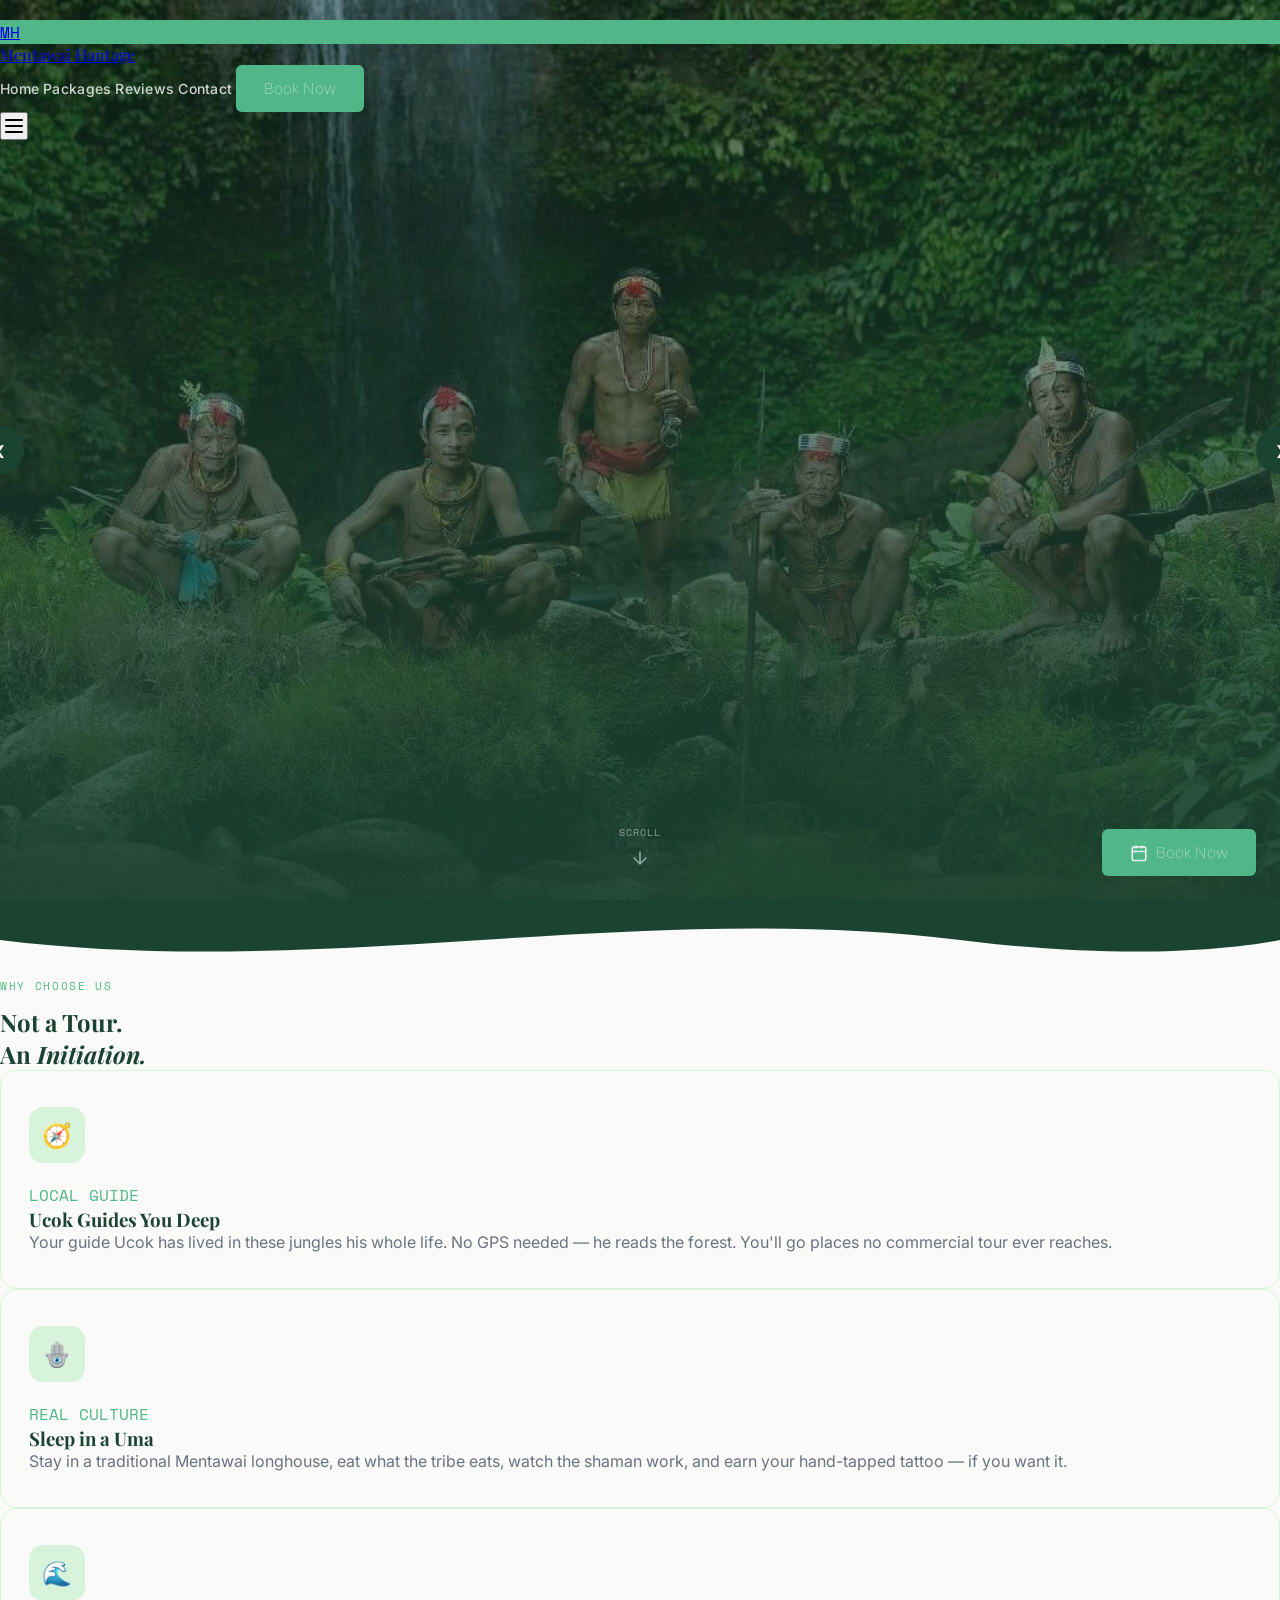
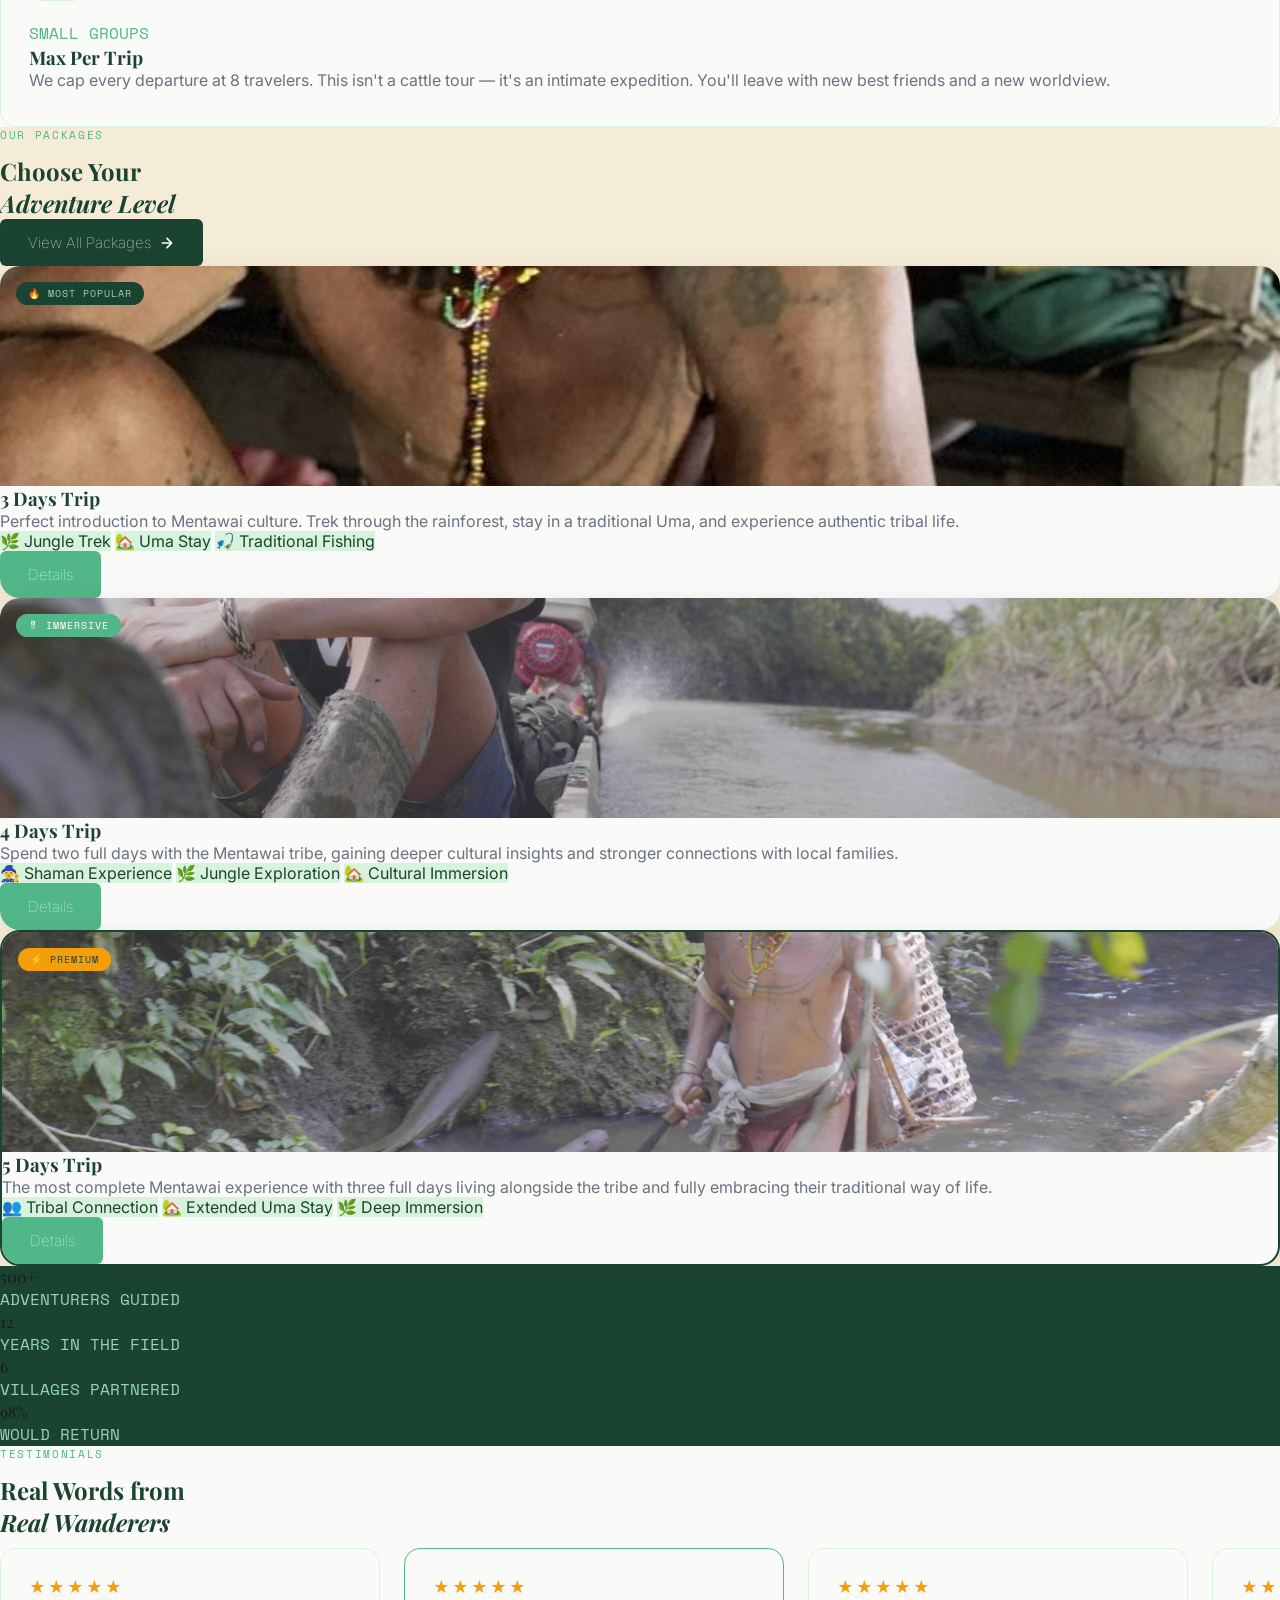
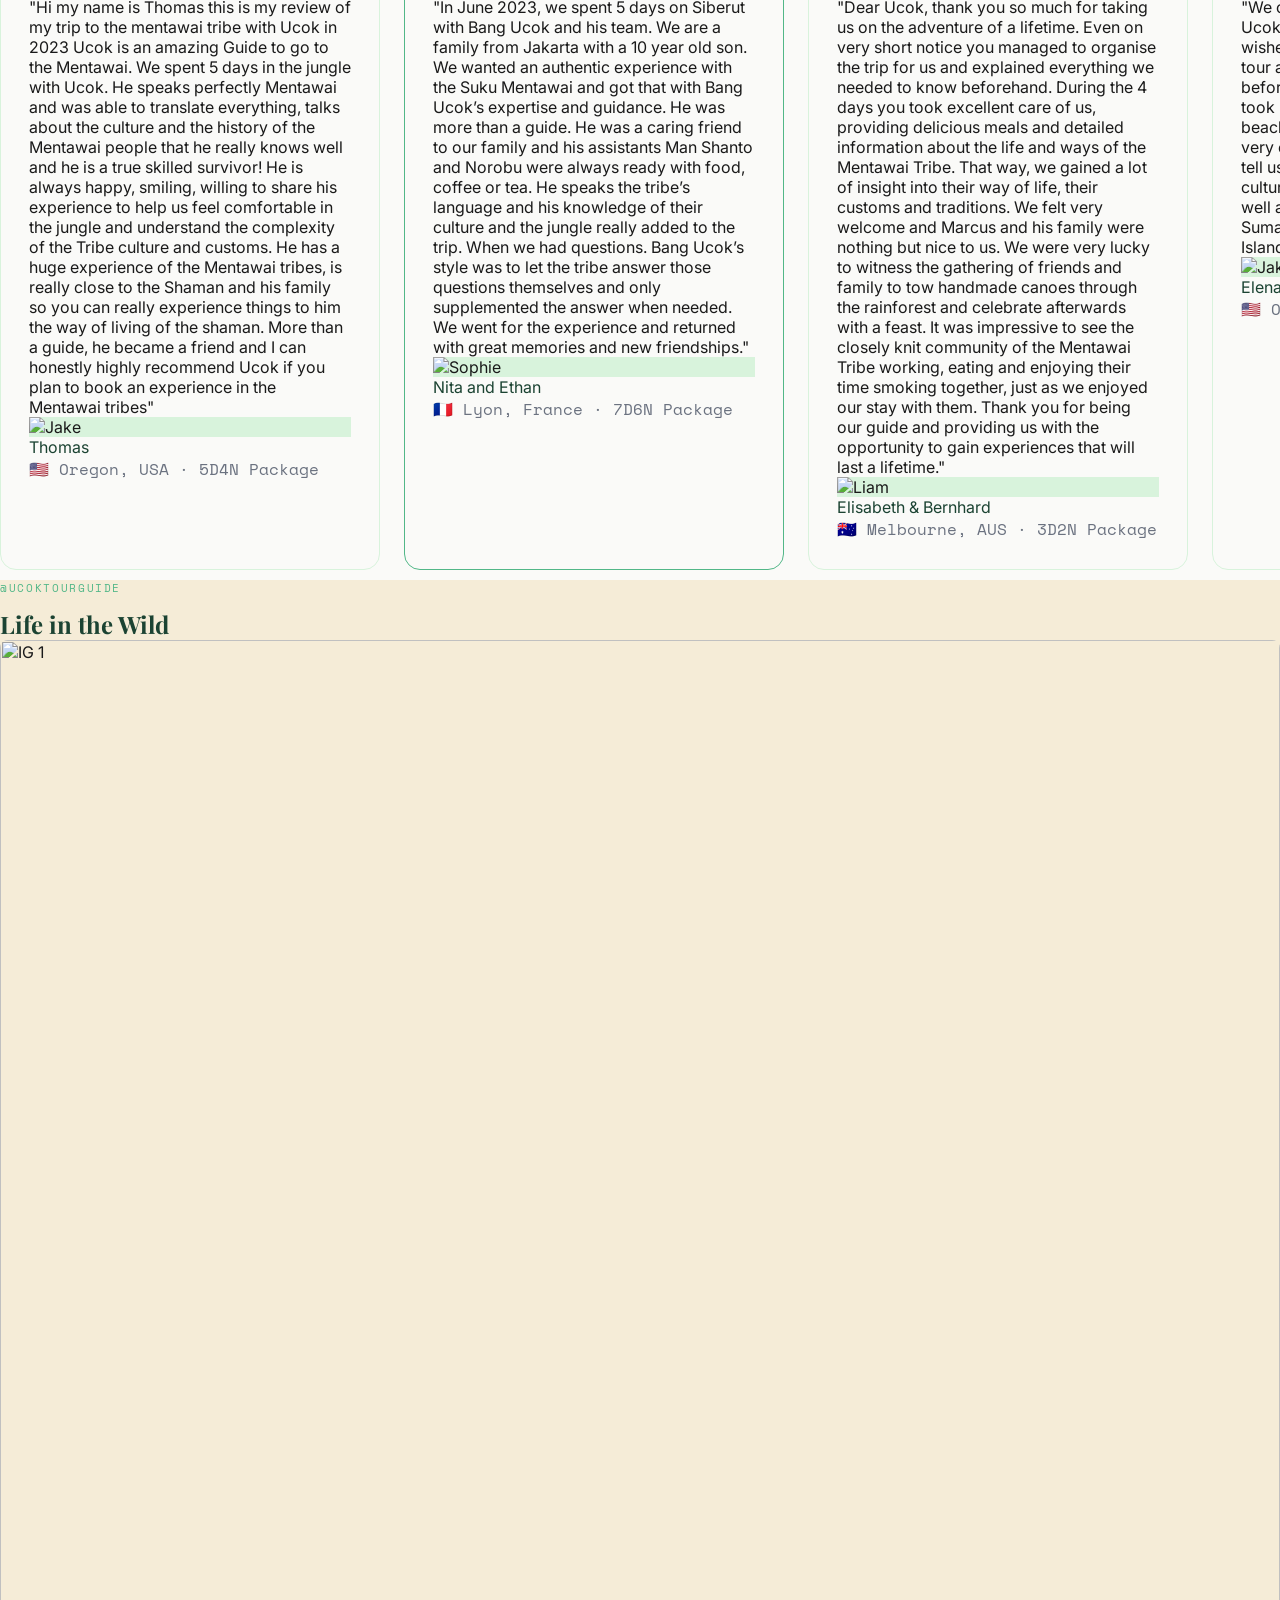
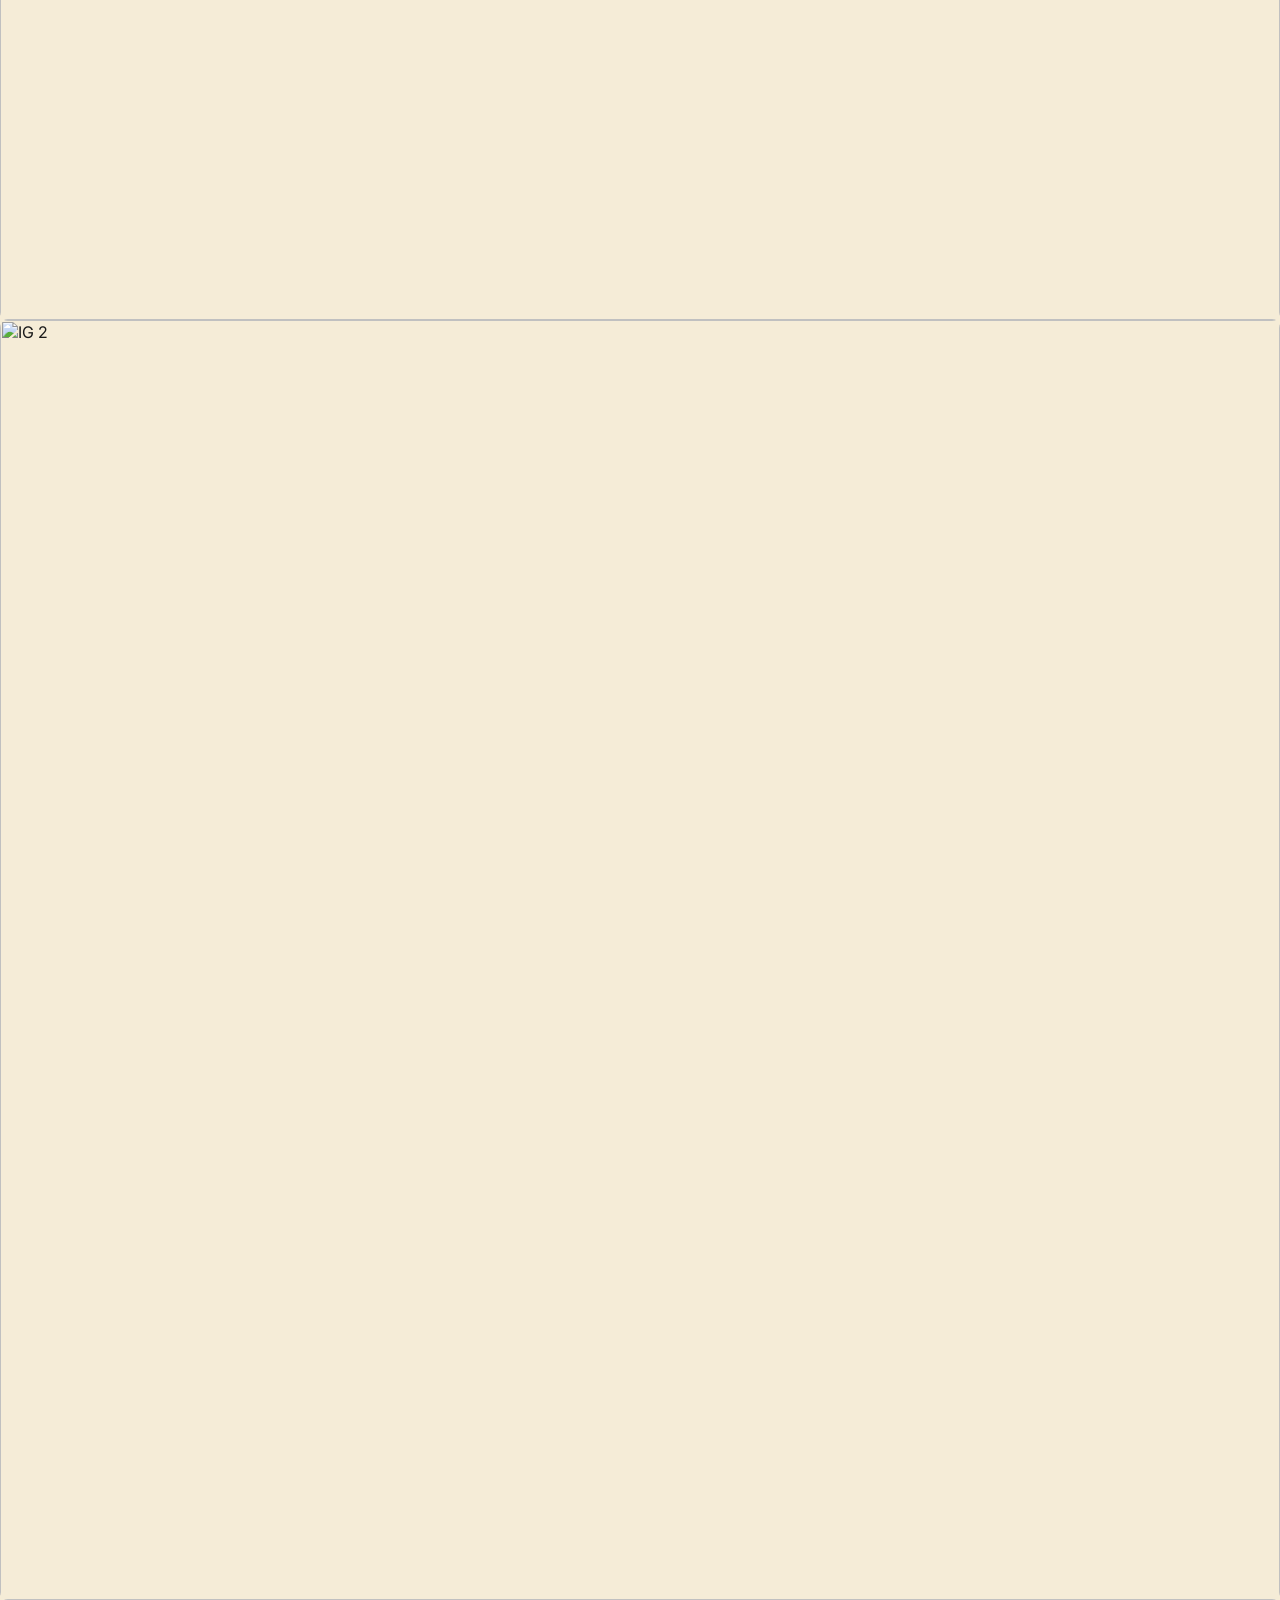
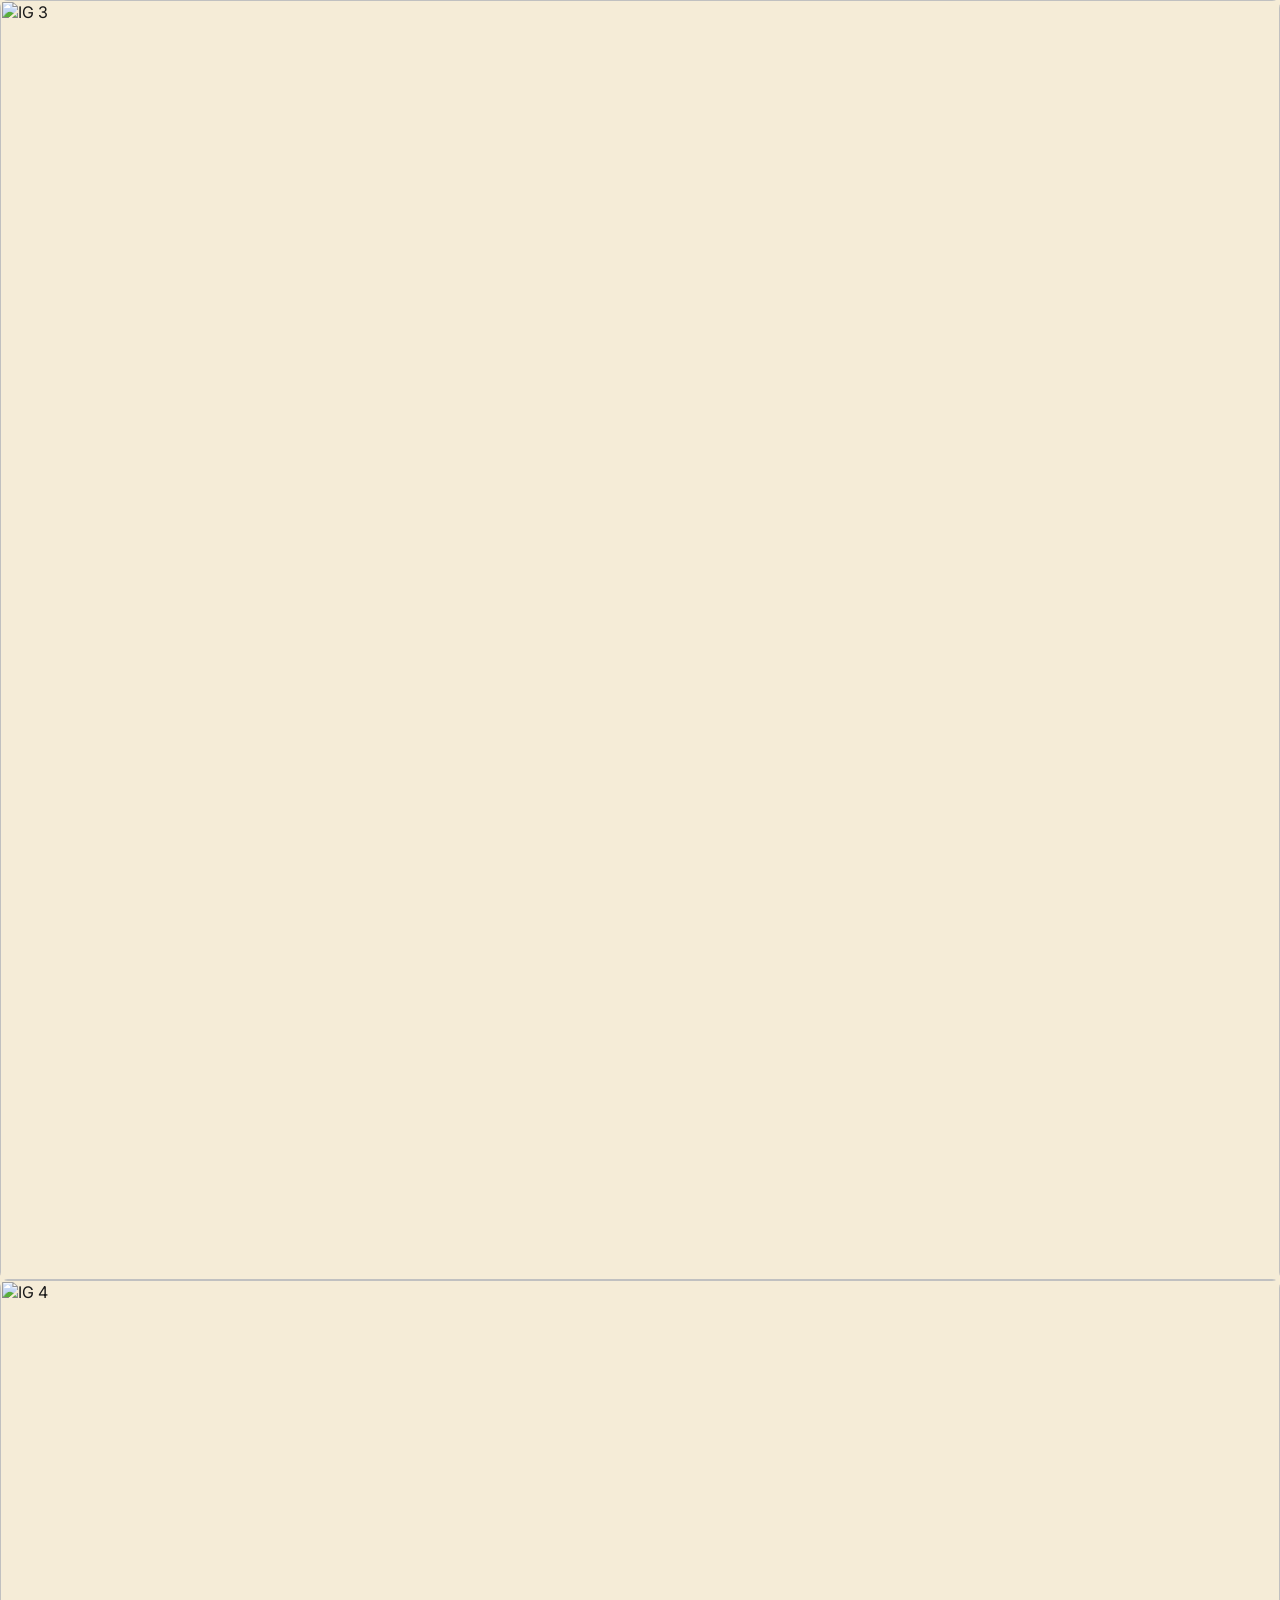
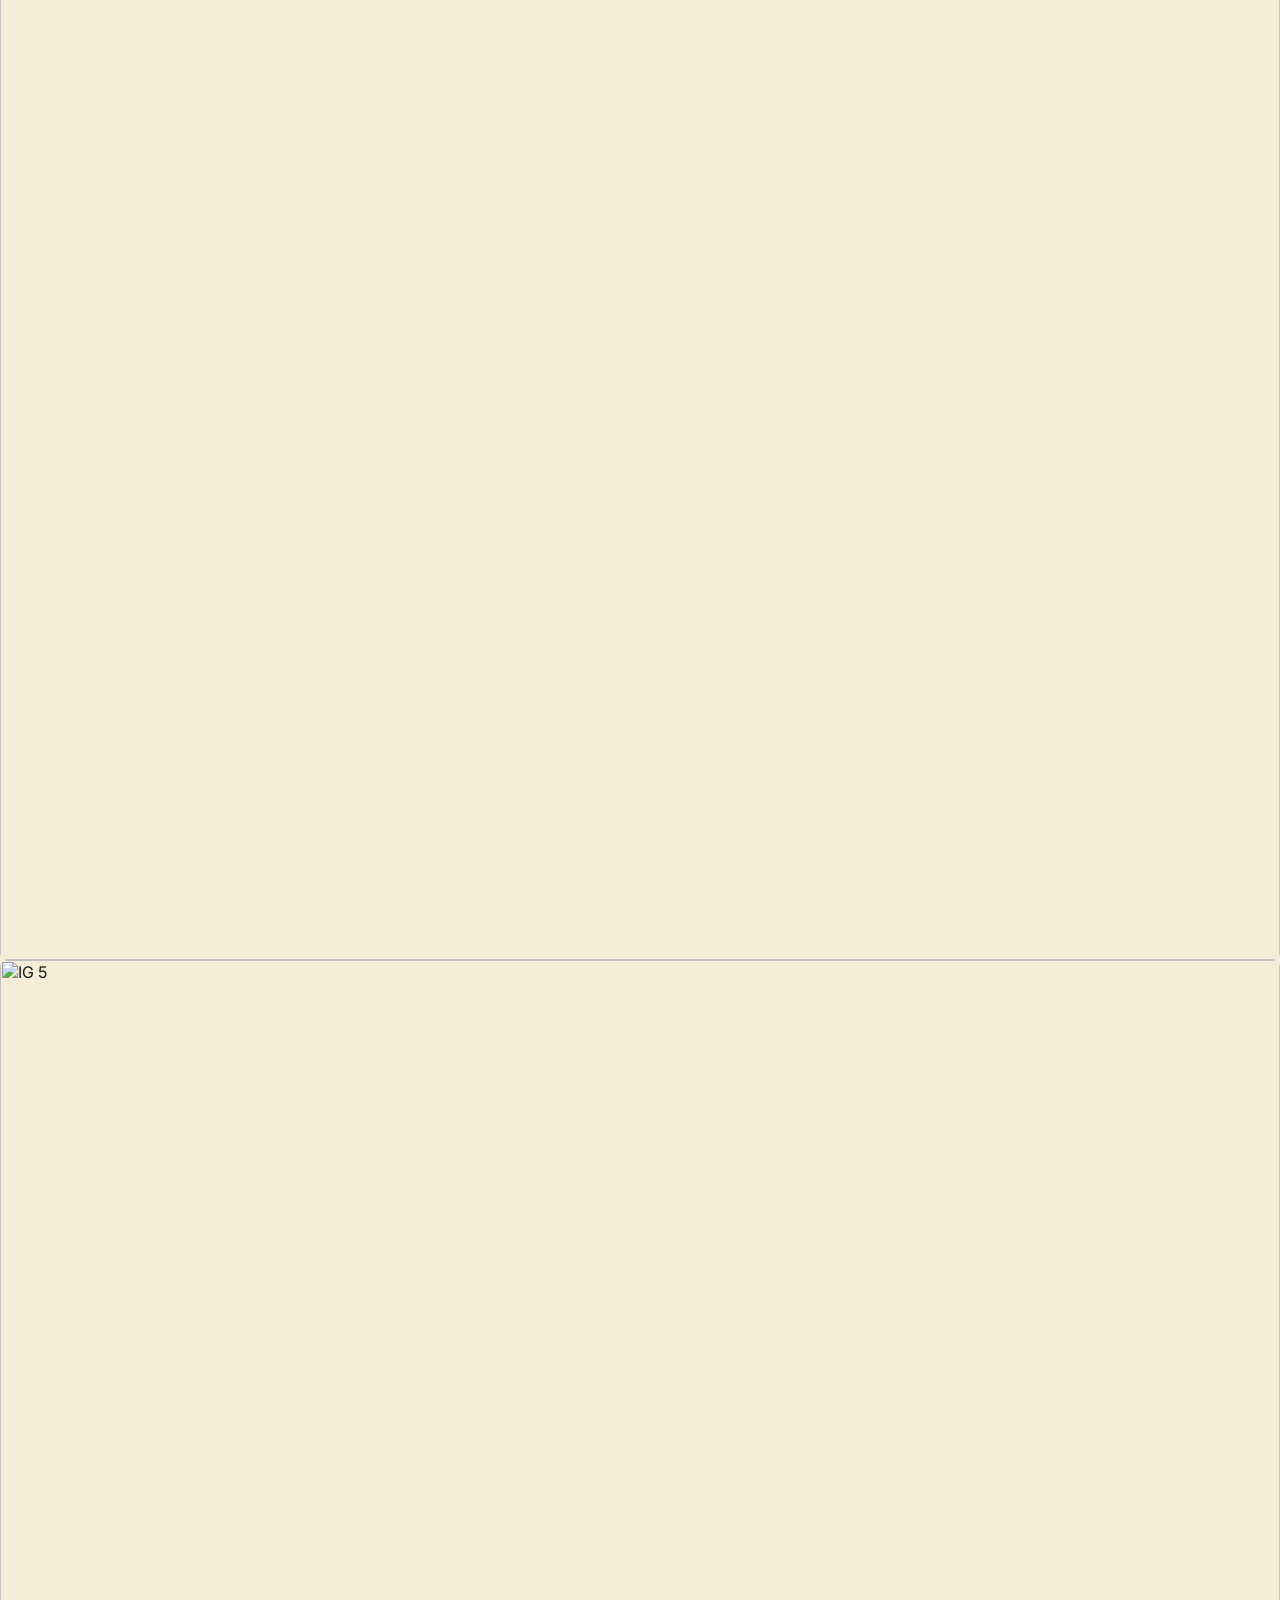
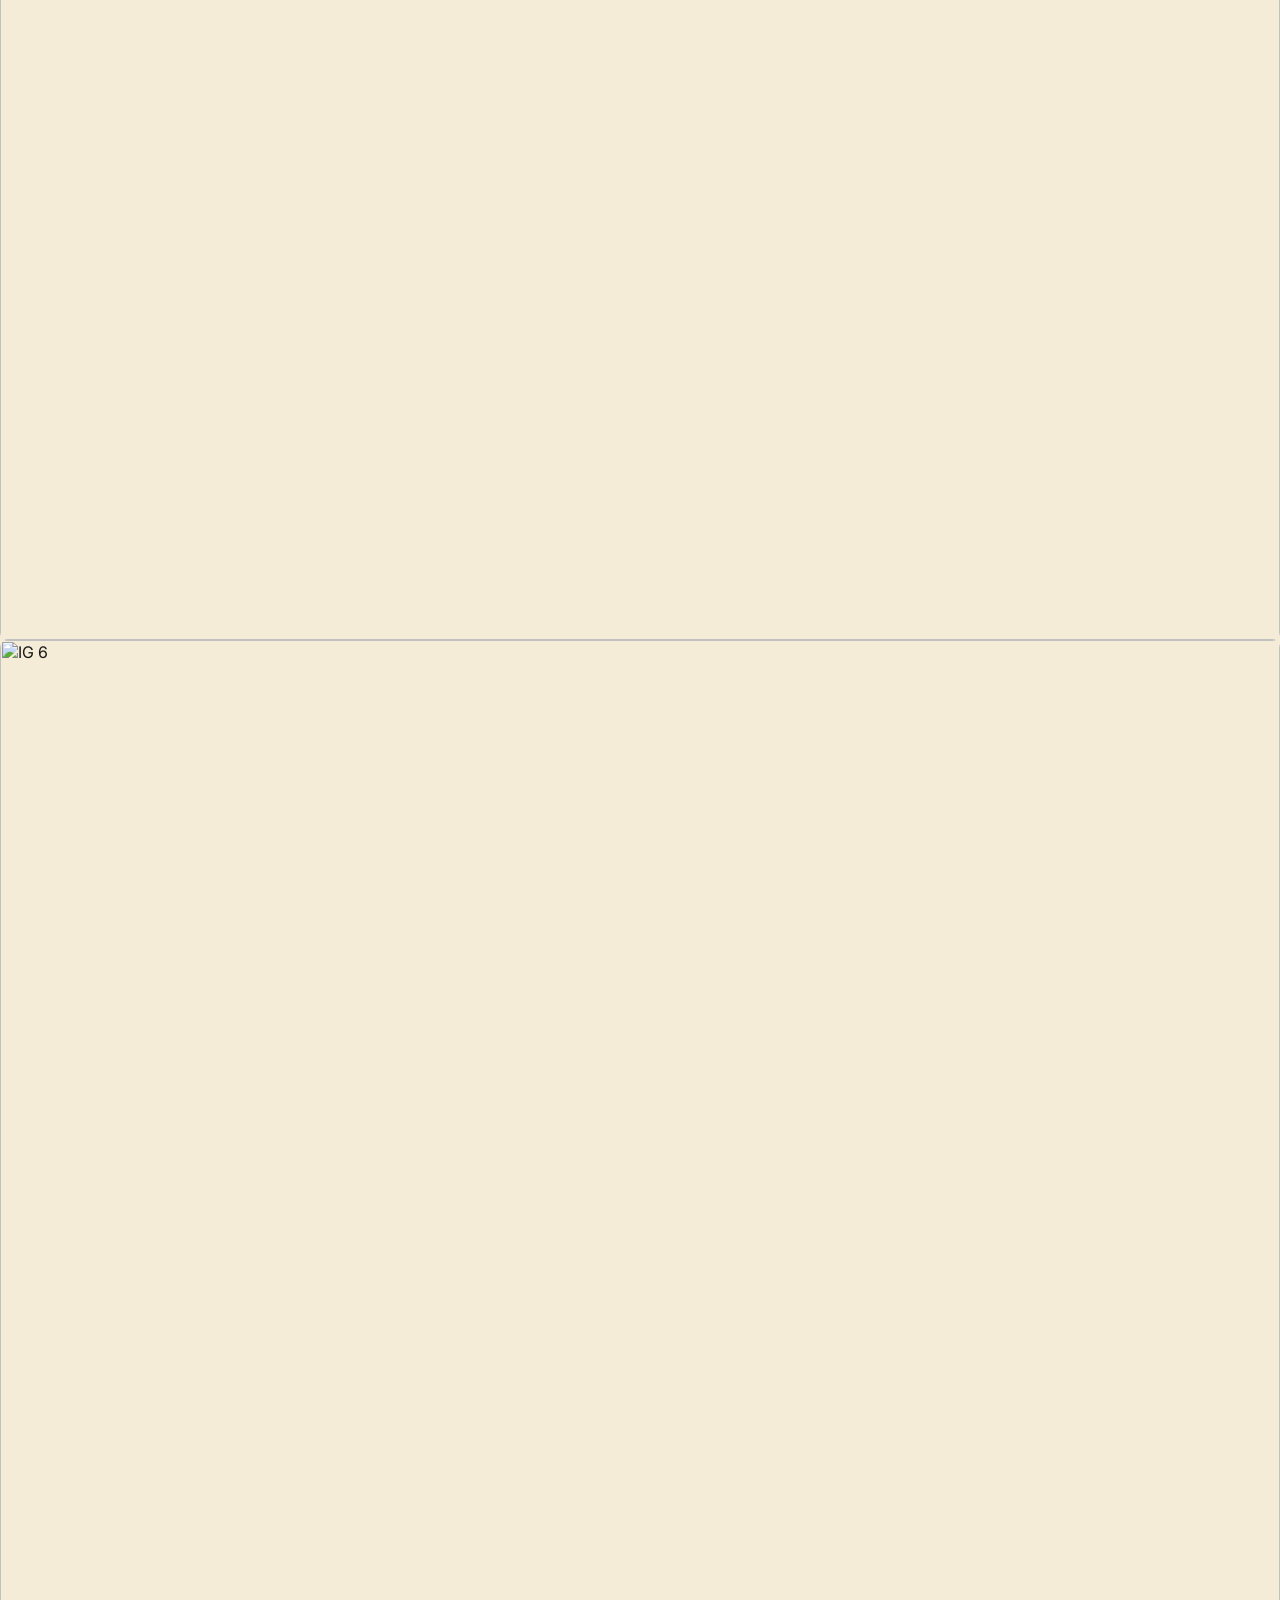
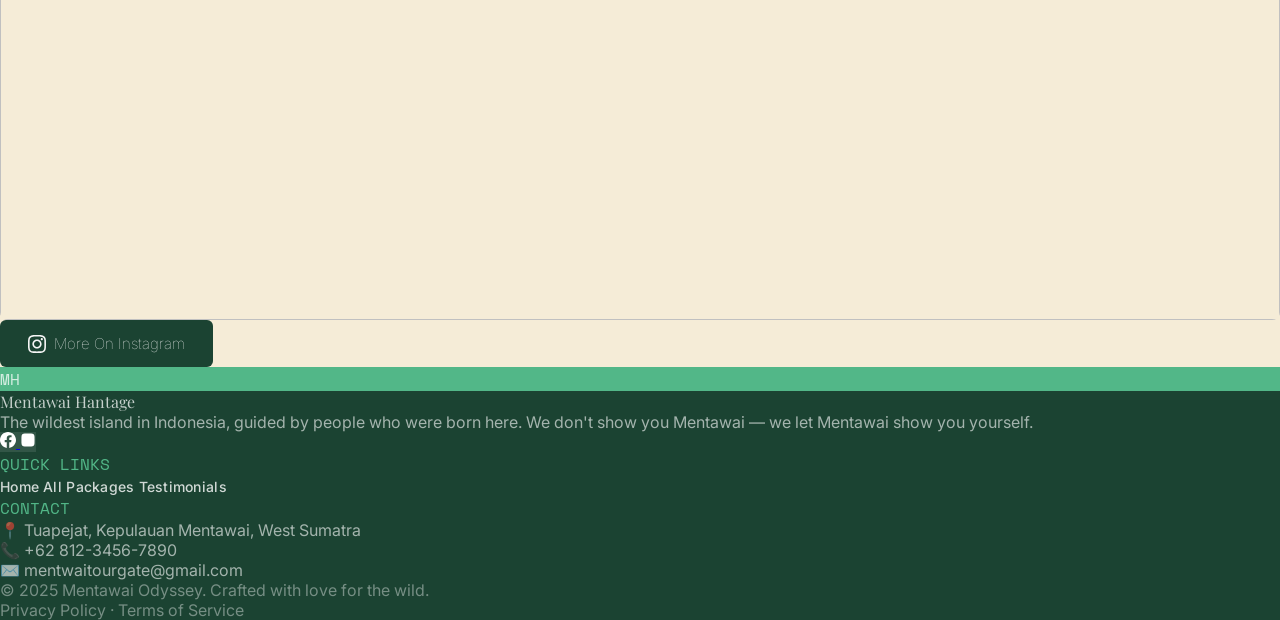
==== commit d7125d8b: "Update 4 days trip itinerary" ====
--- a/index.html
+++ b/index.html
@@ -2,7 +2,7 @@
   <head>
     <meta charset="UTF-8" />
     <meta name="viewport" content="width=device-width, initial-scale=1.0" />
-    <title>Mentawai Tour — Wild, Raw, Real</title>
+    <title>Mentawai Hantage — Wild, Raw, Real</title>
     <script src="https://cdn.tailwindcss.com"></script>
     <link rel="stylesheet" href="css/style.css" />
     <style>
@@ -106,12 +106,12 @@
             class="w-9 h-9 rounded-full flex items-center justify-center"
             style="background: var(--green-sage)"
           >
-            <span class="text-white font-bold text-sm font-mono">MO</span>
+            <span class="text-white font-bold text-sm font-mono">MH</span>
           </div>
           <span
             class="text-white font-bold text-lg tracking-tight"
             style="font-family: &quot;Playfair Display&quot;, serif"
-            >Mentawai Tour</span
+            >Mentawai Hantage</span
           >
         </a>
 
@@ -398,7 +398,7 @@
               class="font-display text-2xl font-bold mb-4"
               style="color: var(--green-deep)"
             >
-              Max 8 Per Trip
+              Max  Per Trip
             </h3>
             <p style="color: var(--text-muted)" class="leading-relaxed text-sm">
               We cap every departure at 8 travelers. This isn't a cattle tour —
@@ -504,7 +504,7 @@
               </div>
               <div class="flex items-end justify-between">
                 <a
-                  href="pages/trip-detail.html"
+                  href="pages/trip-detail-1.html"
                   class="btn-primary py-2 px-4 text-sm"
                   >Details</a
                 >
@@ -568,7 +568,7 @@
               </div>
               <div class="flex items-end justify-between">
                 <a
-                  href="pages/trip-detail.html"
+                  href="pages/trip-detail-2.html"
                   class="btn-primary py-2 px-4 text-sm"
                   >Details</a
                 >
@@ -636,7 +636,7 @@
               </div>
               <div class="flex items-end justify-between">
                 <a
-                  href="pages/trip-detail.html"
+                  href="pages/trip-detail-3.html"
                   class="btn-primary py-2 px-4 text-sm"
                   >Details</a
                 >
@@ -1047,7 +1047,7 @@
     <section class="py-20 px-6" style="background: var(--sand)">
       <div class="max-w-7xl mx-auto">
         <div class="text-center mb-10 fade-up">
-          <p class="section-label">@mentawai.odyssey</p>
+          <p class="section-label">@ucoktourguide</p>
           <h2
             class="font-display text-3xl font-bold"
             style="color: var(--green-deep)"
@@ -1058,7 +1058,7 @@
         <div class="grid grid-cols-3 md:grid-cols-6 gap-3">
           <div class="ig-item">
             <img
-              src="https://images.unsplash.com/photo-1523987355523-c7b5b0dd90a7?w=400&q=80"
+              src="../TOURGATE3.0/images/WhatsApp Image 2026-06-12 at 17.46.08.jpeg"
               alt="IG 1"
             />
             <div class="ig-overlay">
@@ -1071,7 +1071,7 @@
           </div>
           <div class="ig-item">
             <img
-              src="https://images.unsplash.com/photo-1501179691627-eeaa65ea017c?w=400&q=80"
+              src="../TOURGATE3.0/images/WhatsApp Image 2026-06-12 at 17.46.09.jpeg"
               alt="IG 2"
             />
             <div class="ig-overlay">
@@ -1084,7 +1084,7 @@
           </div>
           <div class="ig-item">
             <img
-              src="https://images.unsplash.com/photo-1570129477492-45c003edd2be?w=400&q=80"
+              src="../TOURGATE3.0/images/WhatsApp Image 2026-06-12 at 17.46.10.jpeg"
               alt="IG 3"
             />
             <div class="ig-overlay">
@@ -1097,7 +1097,7 @@
           </div>
           <div class="ig-item">
             <img
-              src="https://images.unsplash.com/photo-1475924156734-496f6cac6ec1?w=400&q=80"
+              src="../TOURGATE3.0/images/WhatsApp Image 2026-06-12 at 17.46.12.jpeg"
               alt="IG 4"
             />
             <div class="ig-overlay">
@@ -1110,7 +1110,7 @@
           </div>
           <div class="ig-item">
             <img
-              src="https://images.unsplash.com/photo-1511316695145-4992006ffddb?w=400&q=80"
+              src="../TOURGATE3.0/images/WhatsApp Image 2026-06-13 at 23.56.32.jpeg"
               alt="IG 5"
             />
             <div class="ig-overlay">
@@ -1123,7 +1123,7 @@
           </div>
           <div class="ig-item">
             <img
-              src="https://images.unsplash.com/photo-1518609878373-06d740f60d8b?w=400&q=80"
+              src="../TOURGATE3.0/images/WhatsApp Image 2026-06-13 at 23.56.34 (1).jpeg"
               alt="IG 6"
             />
             <div class="ig-overlay">
@@ -1137,17 +1137,17 @@
         </div>
         <div class="text-center mt-6">
           <a
-            href="https://instagram.com/mentawai.odyssey"
+            href="https://instagram.com/ucoktourguide"
             target="_blank"
             class="btn-primary"
             style="background: var(--green-deep)"
           >
             <svg width="18" height="18" viewBox="0 0 24 24" fill="currentColor">
               <path
-                d="M12 2.163c3.204 0 3.584.012 4.85.07 3.252.148 4.771 1.691 4.919 4.919.058 1.265.069 1.645.069 4.849 0 3.205-.012 3.584-.069 4.849-.149 3.225-1.664 4.771-4.919 4.919-1.266.058-1.644.07-4.85.07-3.204 0-3.584-.012-4.849-.07-3.26-.149-4.771-1.699-4.919-4.92-.058-1.265-.07-1.644-.07-4.849 0-3.204.013-3.583.07-4.849.149-3.227 1.664-4.771 4.919-4.919 1.266-.057 1.645-.069 4.849-.069zm0-2.163c-3.259 0-3.667.014-4.947.072-4.358.2-6.78 2.618-6.98 6.98-.059 1.281-.073 1.689-.073 4.948 0 3.259.014 3.668.072 4.948.2 4.358 2.618 6.78 6.98 6.98 1.281.058 1.689.072 4.948.072 3.259 0 3.668-.014 4.948-.072 4.354-.2 6.782-2.618 6.979-6.98.059-1.28.073-1.689.073-4.948 0-3.259-.014-3.667-.072-4.947-.196-4.354-2.617-6.78-6.979-6.98-1.281-.059-1.69-.073-4.949-.073z"
-              />
+                  d="M12 2.163c3.204 0 3.584.012 4.85.07 3.252.148 4.771 1.691 4.919 4.919.058 1.265.069 1.645.069 4.849 0 3.205-.012 3.584-.069 4.849-.149 3.225-1.664 4.771-4.919 4.919-1.266.058-1.644.07-4.85.07-3.204 0-3.584-.012-4.849-.07-3.26-.149-4.771-1.699-4.919-4.92-.058-1.265-.07-1.644-.07-4.849 0-3.204.013-3.583.07-4.849.149-3.227 1.664-4.771 4.919-4.919 1.266-.057 1.645-.069 4.849-.069zm0-2.163c-3.259 0-3.667.014-4.947.072-4.358.2-6.78 2.618-6.98 6.98-.059 1.281-.073 1.689-.073 4.948 0 3.259.014 3.668.072 4.948.2 4.358 2.618 6.78 6.98 6.98 1.281.058 1.689.072 4.948.072 3.259 0 3.668-.014 4.948-.072 4.354-.2 6.782-2.618 6.979-6.98.059-1.28.073-1.689.073-4.948 0-3.259-.014-3.667-.072-4.947-.196-4.354-2.617-6.78-6.979-6.98-1.281-.059-1.69-.073-4.949-.073zm0 5.838c-3.403 0-6.162 2.759-6.162 6.162s2.759 6.163 6.162 6.163 6.162-2.759 6.162-6.163c0-3.403-2.759-6.162-6.162-6.162zm0 10.162c-2.209 0-4-1.79-4-4 0-2.209 1.791-4 4-4s4 1.791 4 4c0 2.21-1.791 4-4 4zm6.406-11.845c-.796 0-1.441.645-1.441 1.44s.645 1.44 1.441 1.44c.795 0 1.439-.645 1.439-1.44s-.644-1.44-1.439-1.44z"
+                />
             </svg>
-            Follow @mentawai.odyssey
+            More On Instagram
           </a>
         </div>
       </div>
@@ -1165,12 +1165,12 @@
                 class="w-10 h-10 rounded-full flex items-center justify-center"
                 style="background: var(--green-sage)"
               >
-                <span class="text-white font-bold font-mono">MO</span>
+                <span class="text-white font-bold font-mono">MH</span>
               </div>
               <span
                 class="text-white font-bold text-xl"
                 style="font-family: &quot;Playfair Display&quot;, serif"
-                >Mentawai Odyssey</span
+                >Mentawai Hantage</span
               >
             </div>
             <p
@@ -1218,9 +1218,6 @@
               <a href="pages/packages.html" class="nav-link text-sm"
                 >All Packages</a
               >
-              <a href="pages/trip-detail.html" class="nav-link text-sm"
-                >Trip Detail</a
-              >
               <a href="#testimonials" class="nav-link text-sm">Testimonials</a>
             </div>
           </div>
@@ -1237,7 +1234,7 @@
             >
               <p>📍 Tuapejat, Kepulauan Mentawai, West Sumatra</p>
               <p>📞 +62 812-3456-7890</p>
-              <p>✉️ hello@mentawaiodyssey.com</p>
+              <p>✉️ mentwaitourgate@gmail.com</p>
             </div>
           </div>
         </div>
--- a/css/style.css
+++ b/css/style.css
@@ -119,8 +119,8 @@
   align-items: center;
   gap: 8px;
   background: var(--green-sage);
-  color: var(--green-deep);
-  font-weight: 700;
+  color: whitesmoke;
+  font-weight: 100;
   padding: 14px 28px;
   border-radius: 6px;
   border: none;
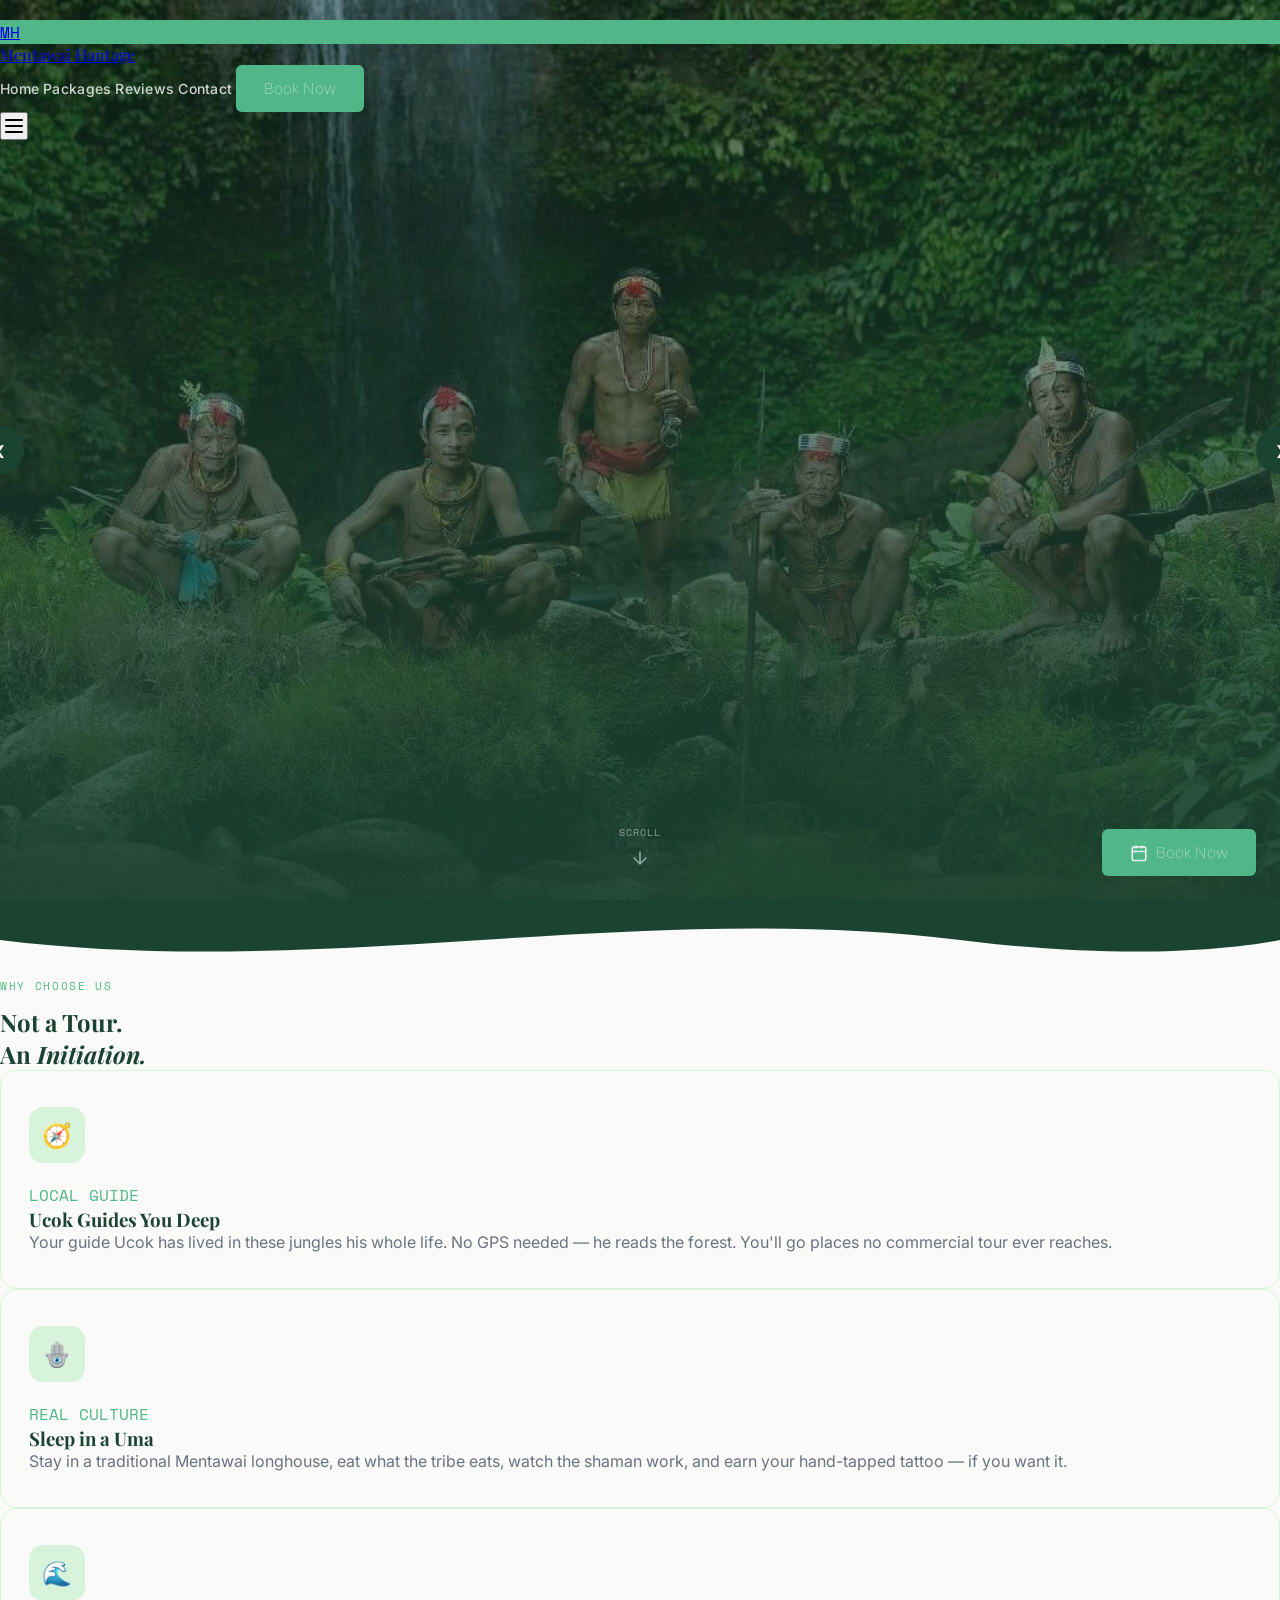
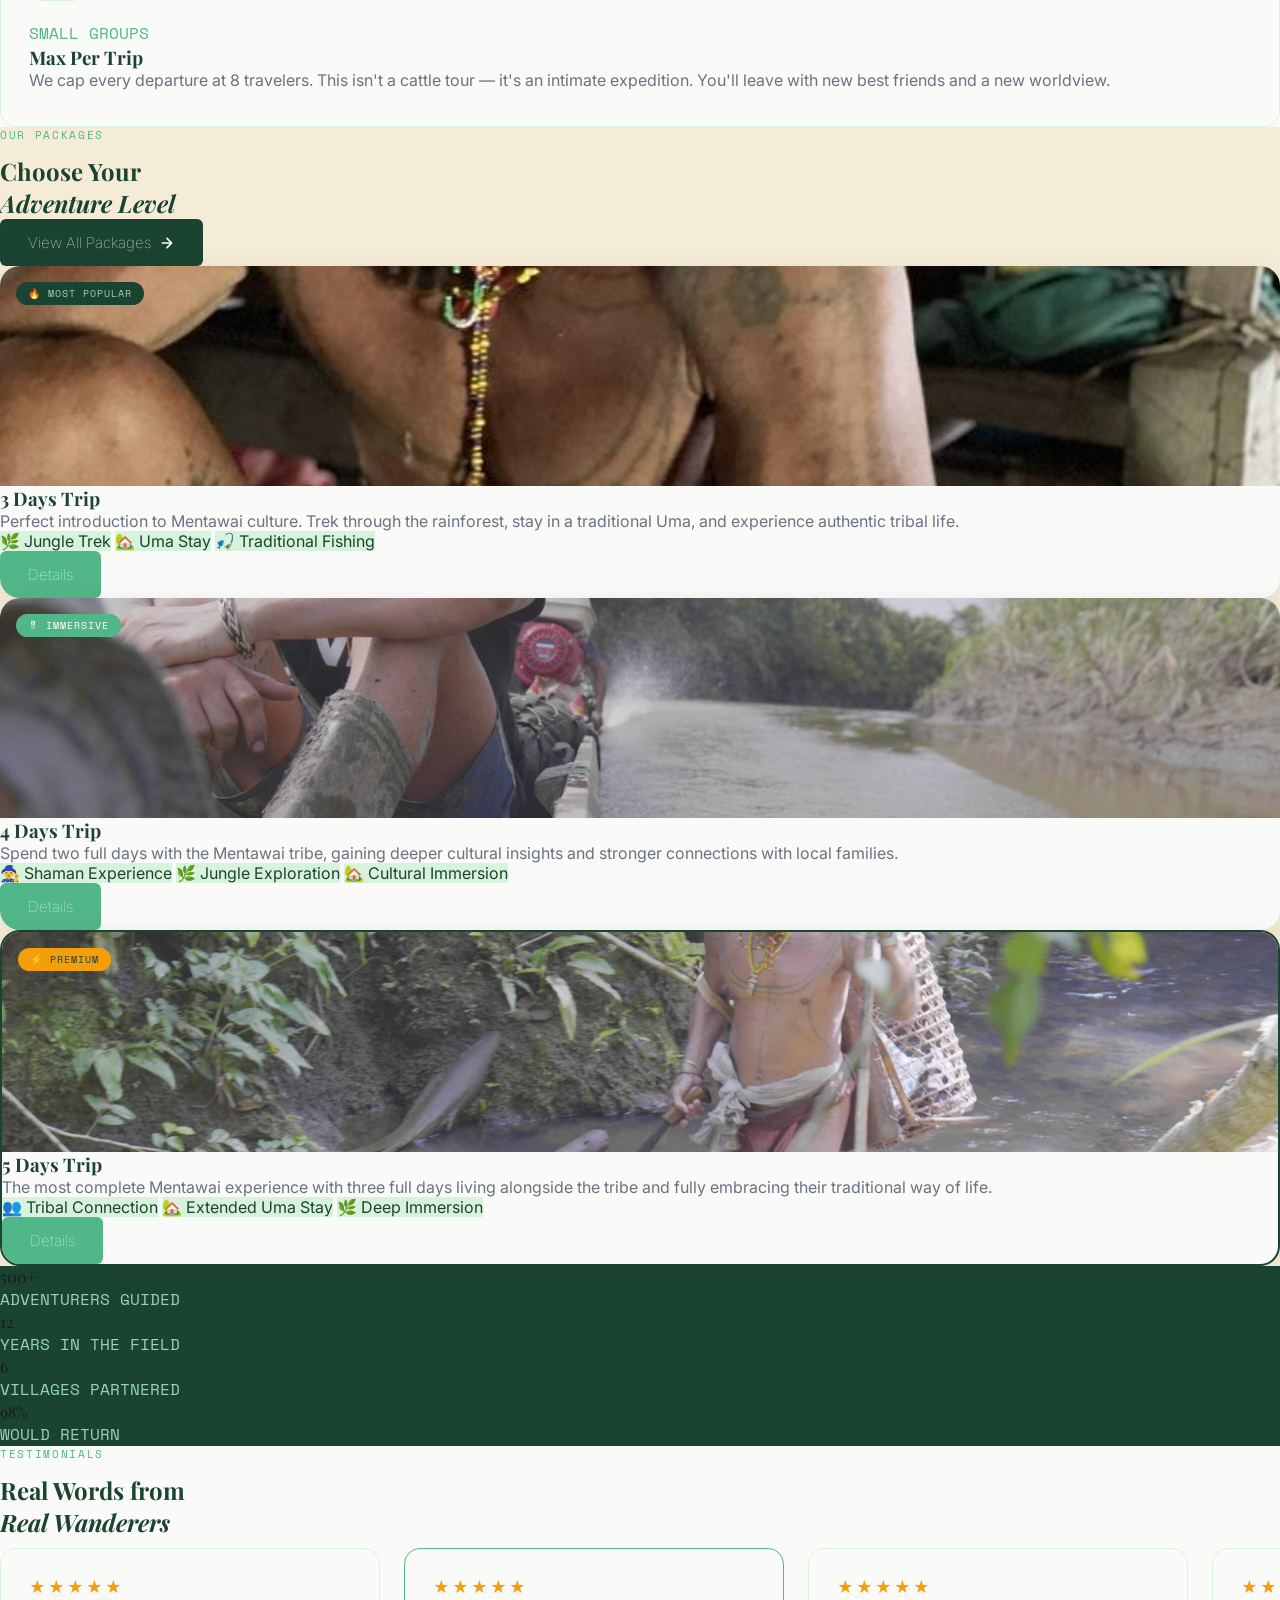
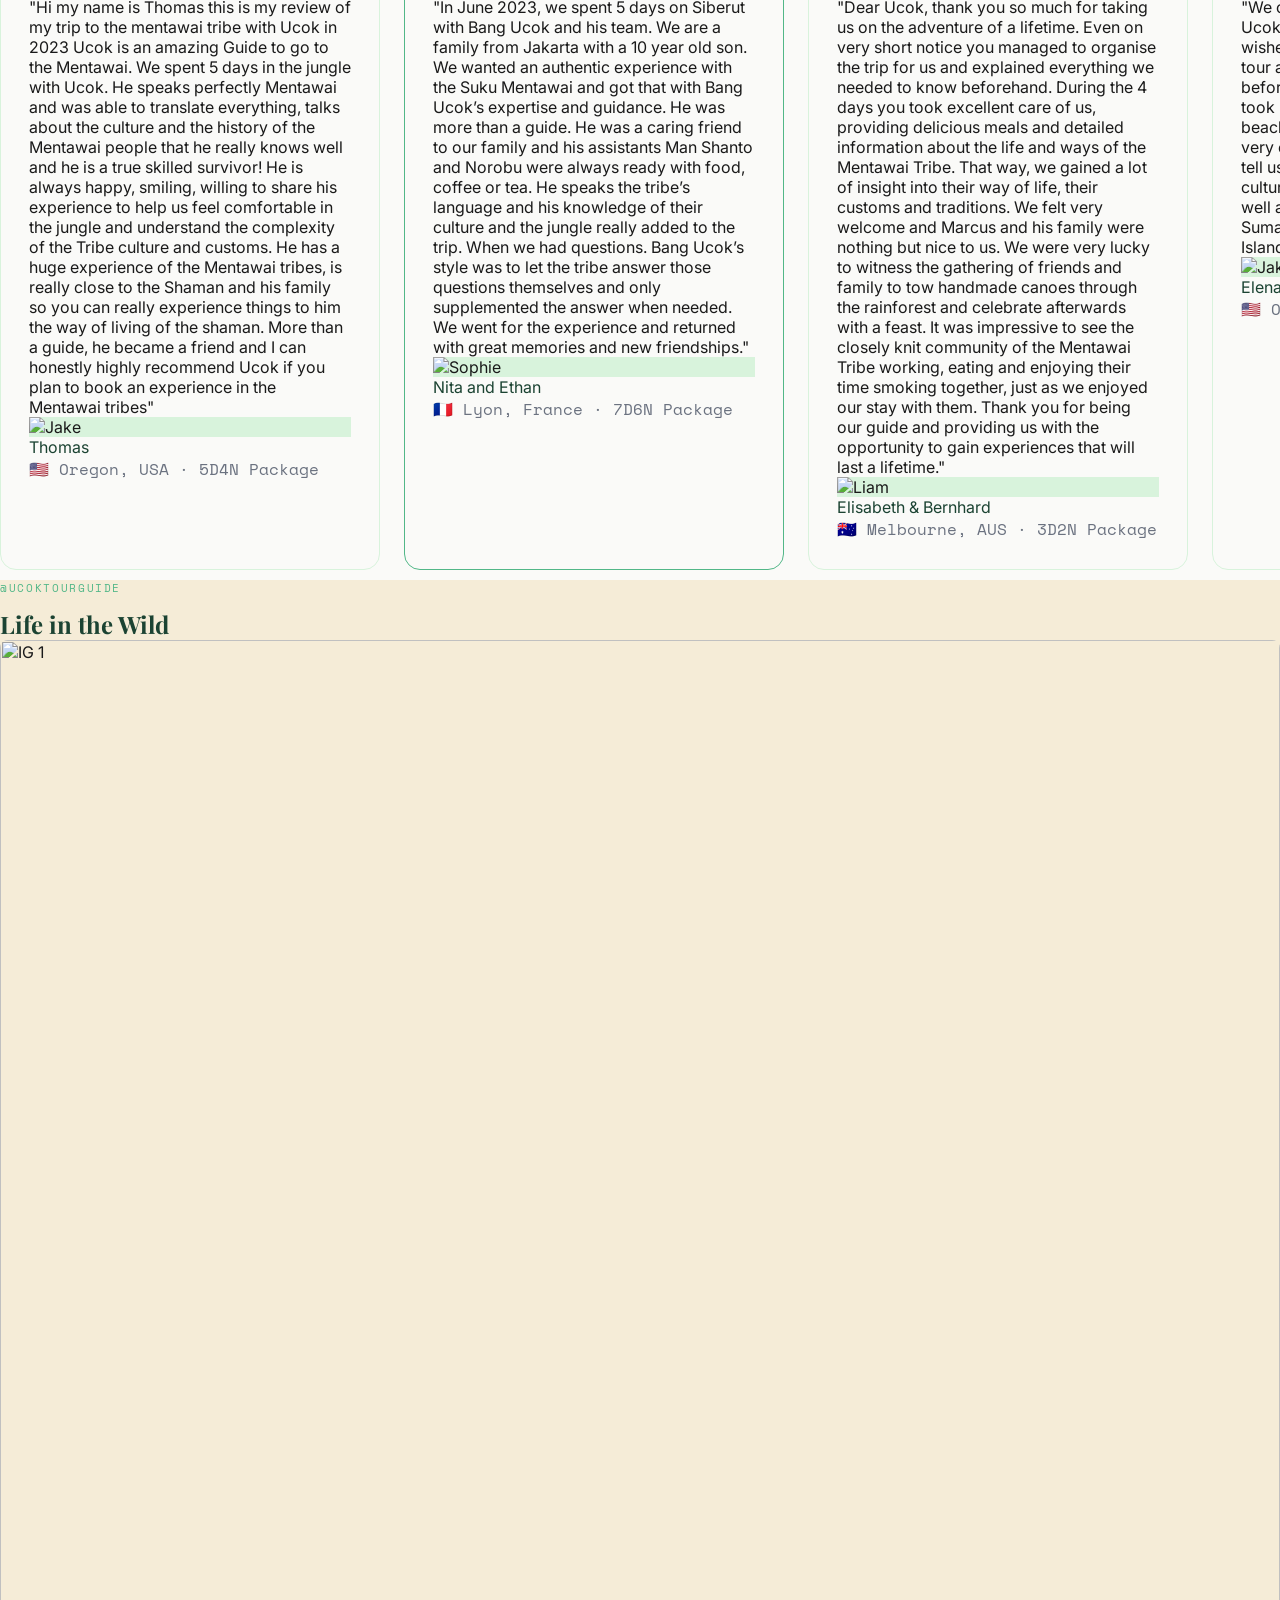
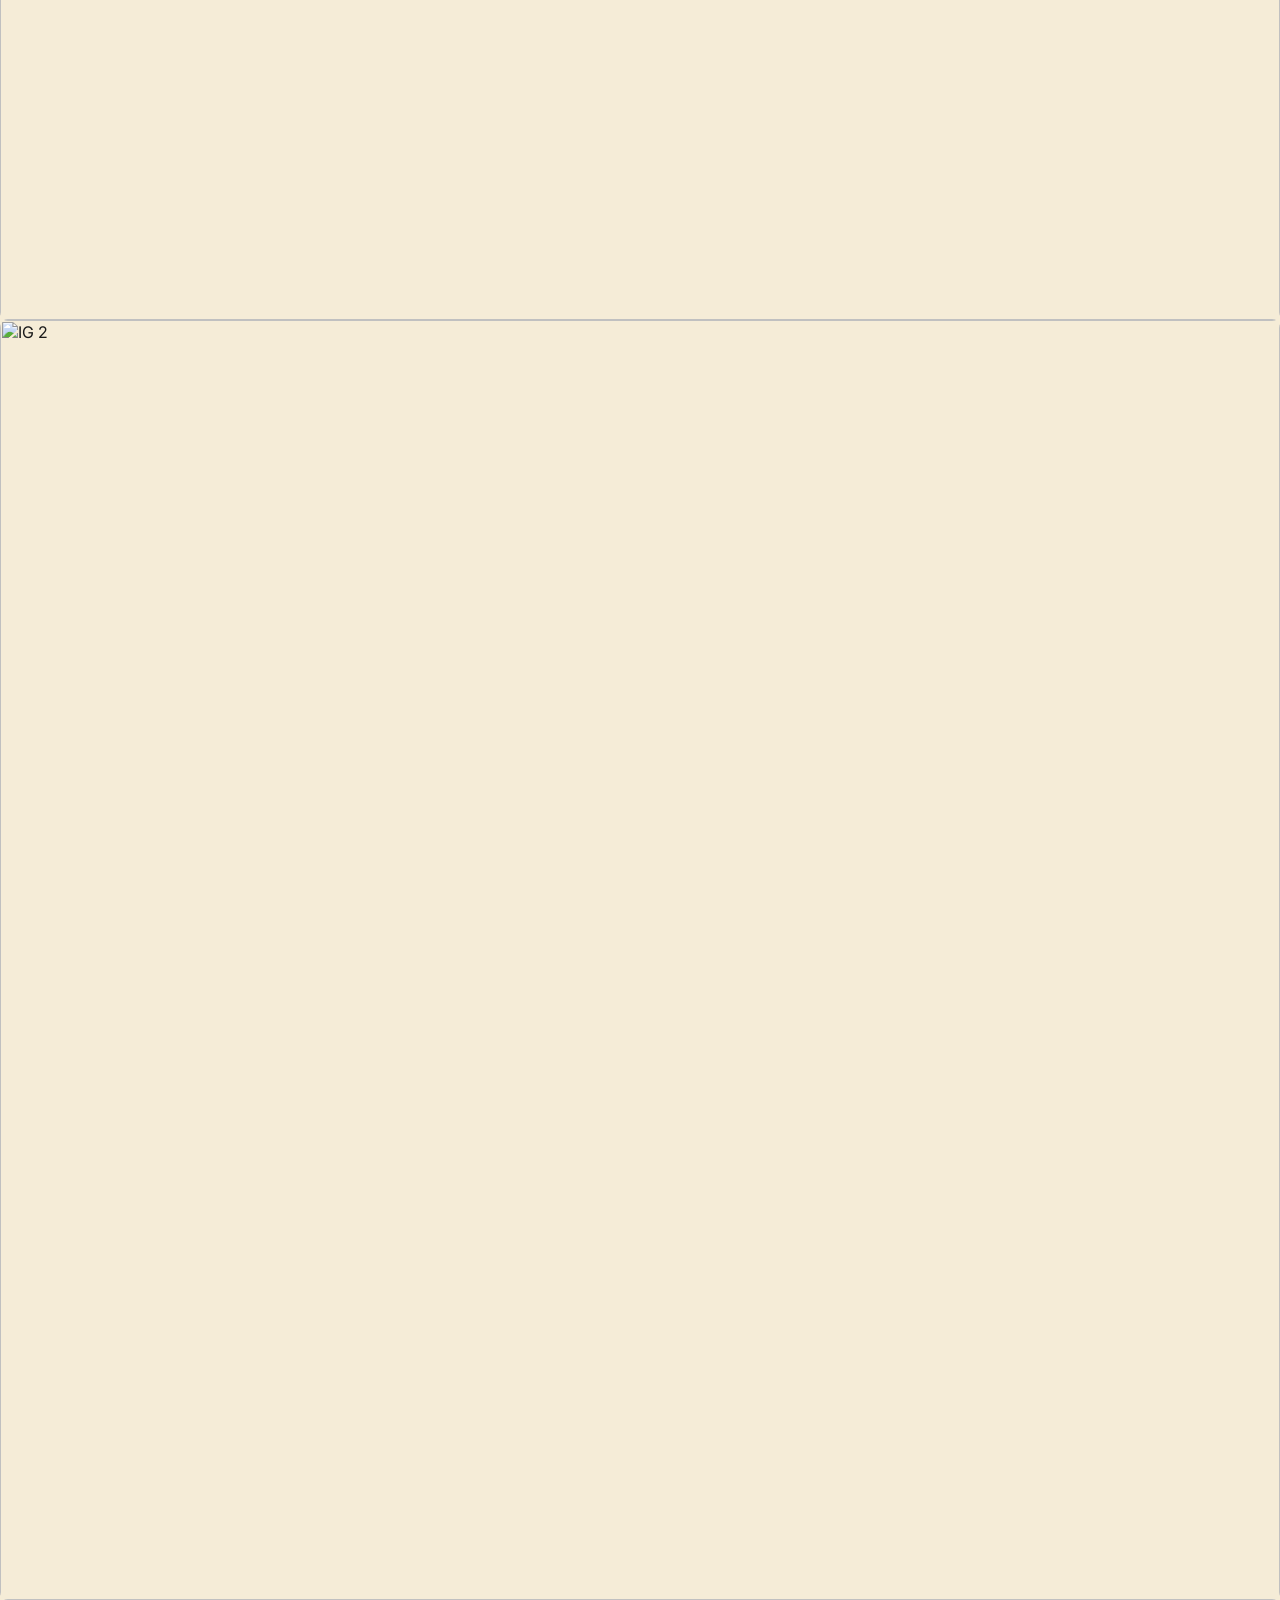
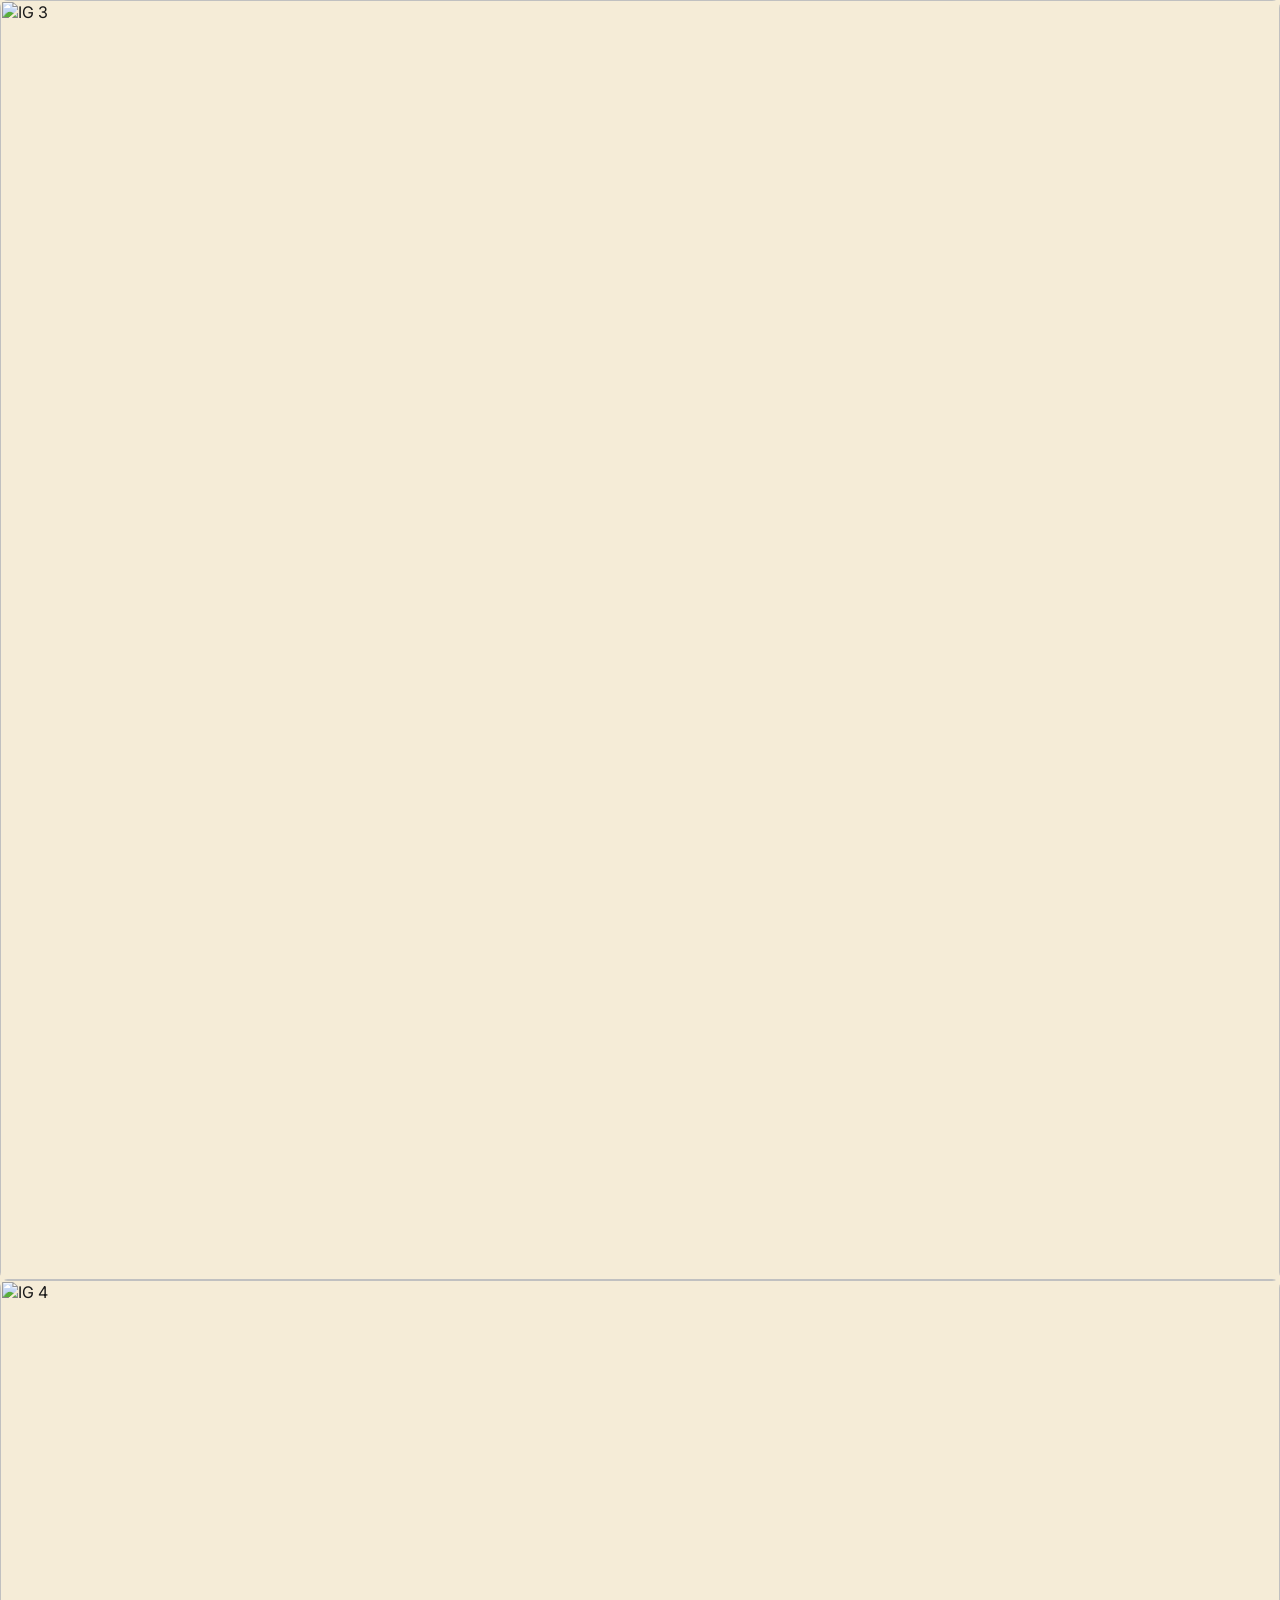
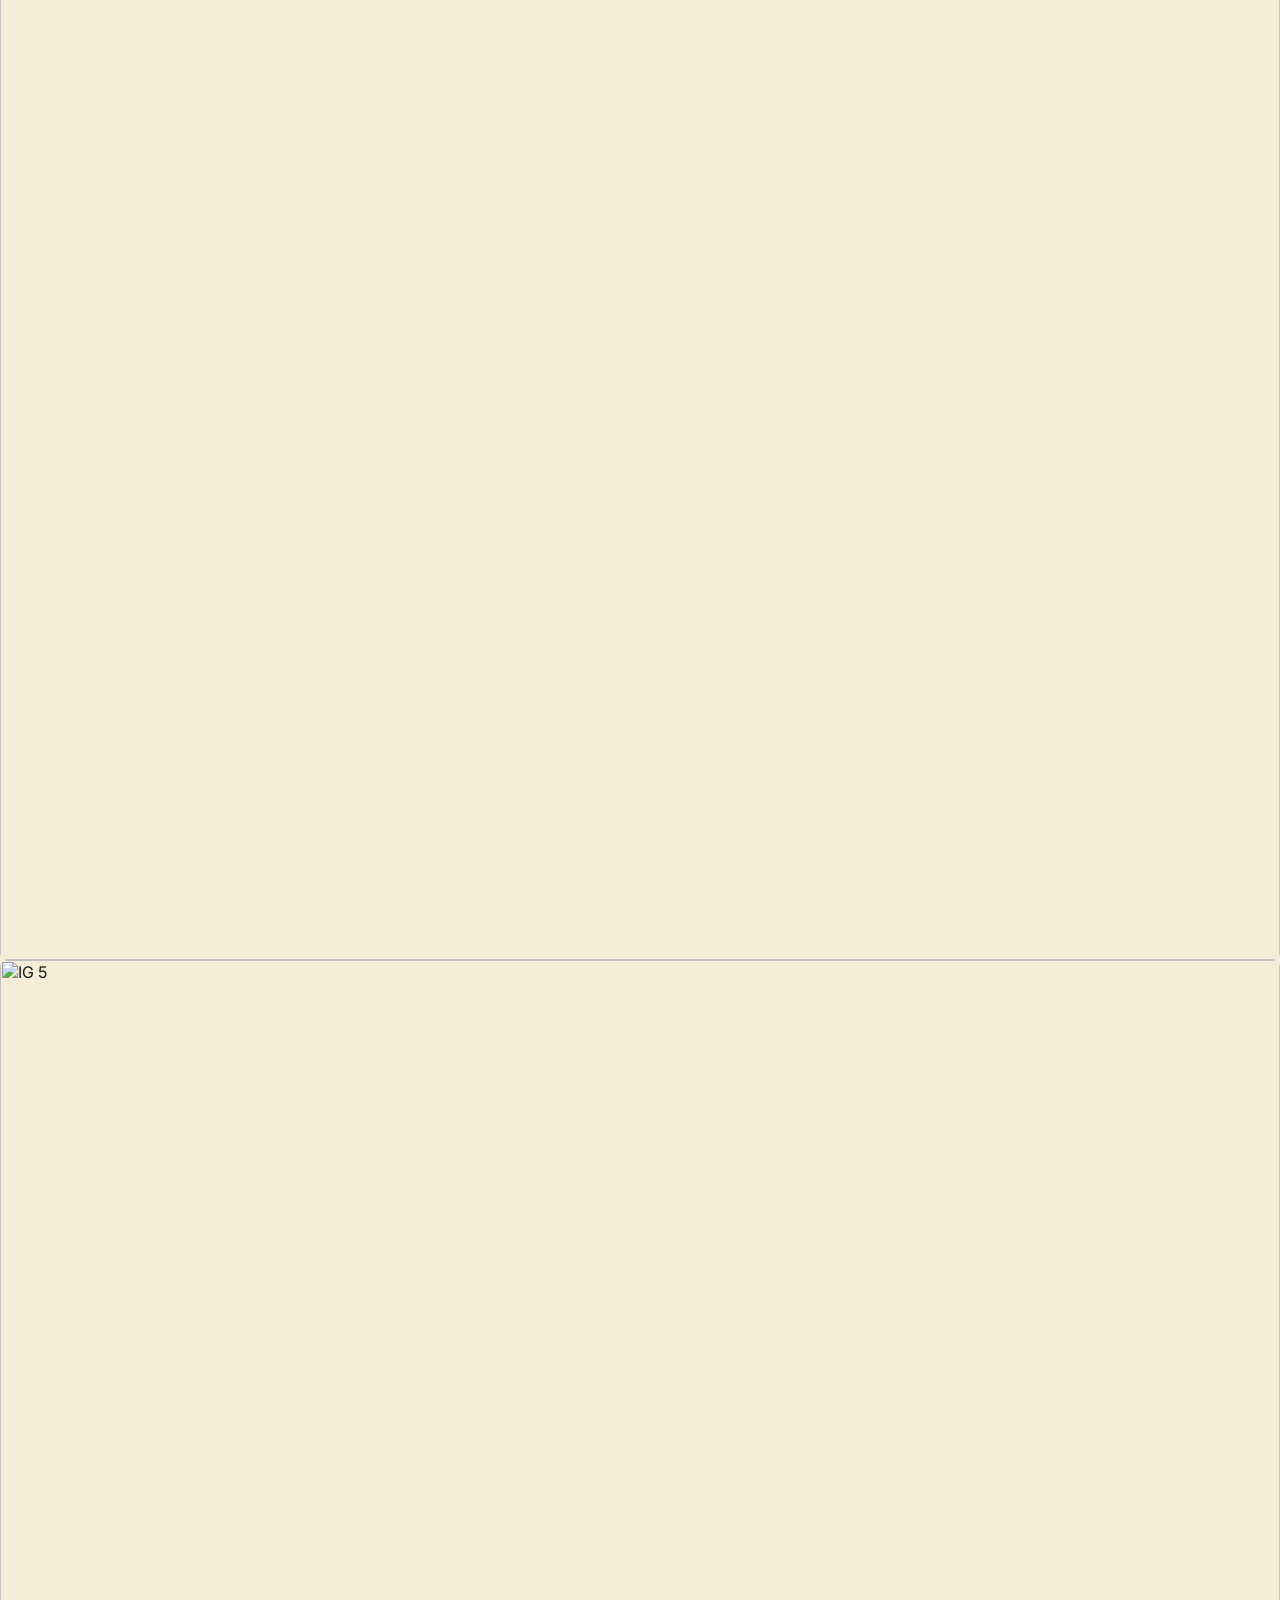
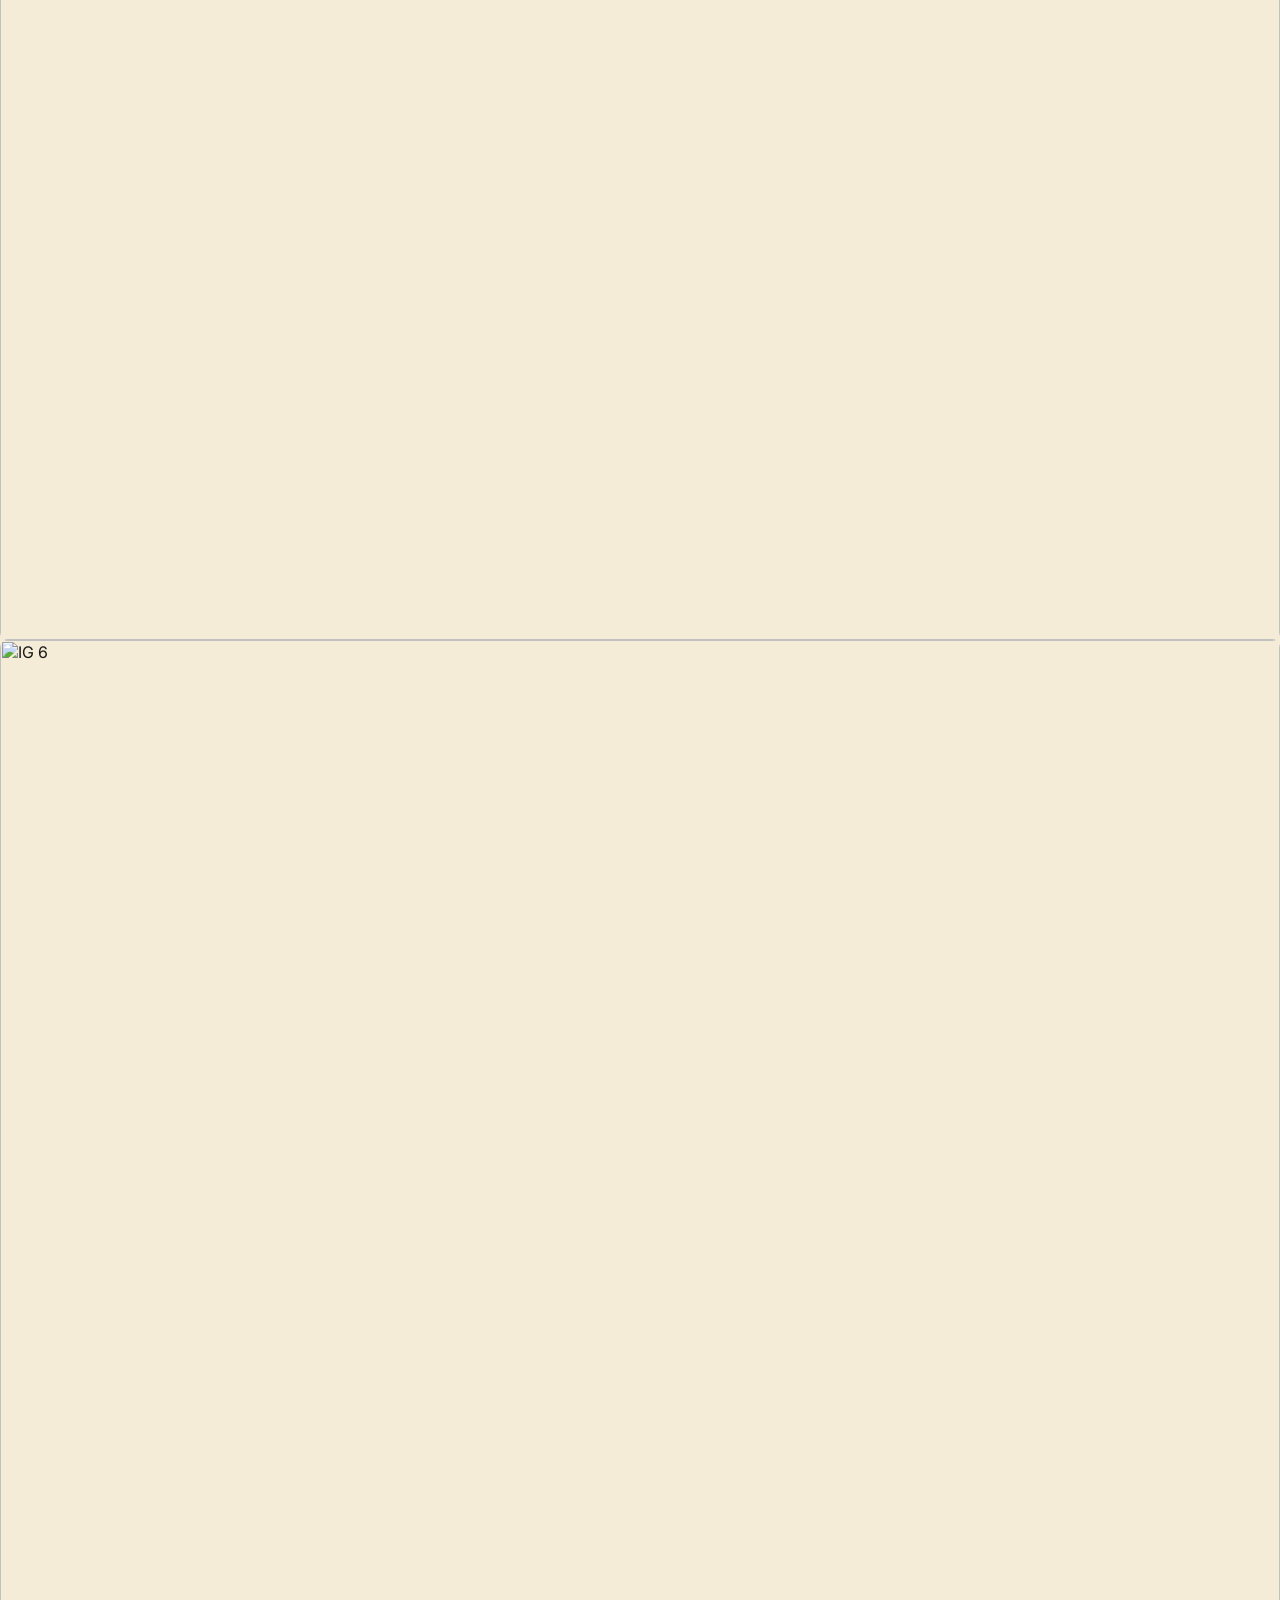
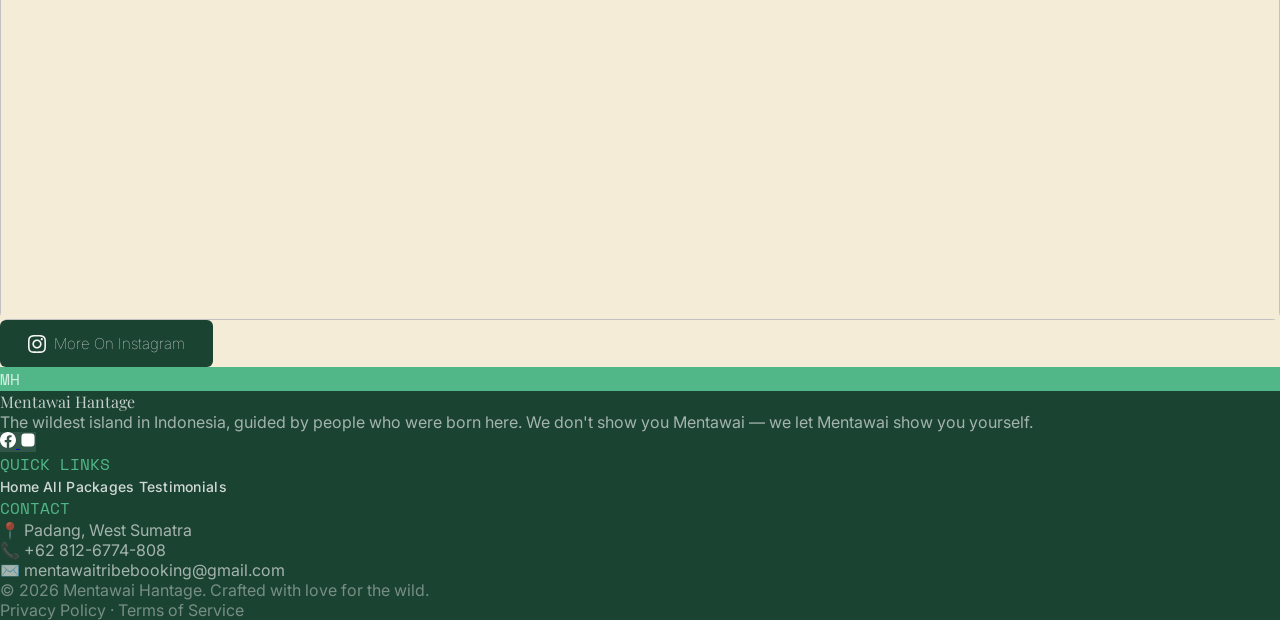
==== commit 66b71579: "Update 4 days trip itinerary" ====
--- a/index.html
+++ b/index.html
@@ -1232,9 +1232,9 @@
               class="flex flex-col gap-3 text-sm"
               style="color: rgba(255, 255, 255, 0.6)"
             >
-              <p>📍 Tuapejat, Kepulauan Mentawai, West Sumatra</p>
-              <p>📞 +62 812-3456-7890</p>
-              <p>✉️ mentwaitourgate@gmail.com</p>
+              <p>📍 Padang, West Sumatra</p>
+              <p>📞 +62 812-6774-808</p>
+              <p>✉️ mentawaitribebooking@gmail.com</p>
             </div>
           </div>
         </div>
@@ -1243,7 +1243,7 @@
           style="border-color: rgba(255, 255, 255, 0.1)"
         >
           <p class="text-xs" style="color: rgba(255, 255, 255, 0.4)">
-            © 2025 Mentawai Odyssey. Crafted with love for the wild.
+            © 2026 Mentawai Hantage. Crafted with love for the wild.
           </p>
           <p class="text-xs" style="color: rgba(255, 255, 255, 0.4)">
             Privacy Policy · Terms of Service
